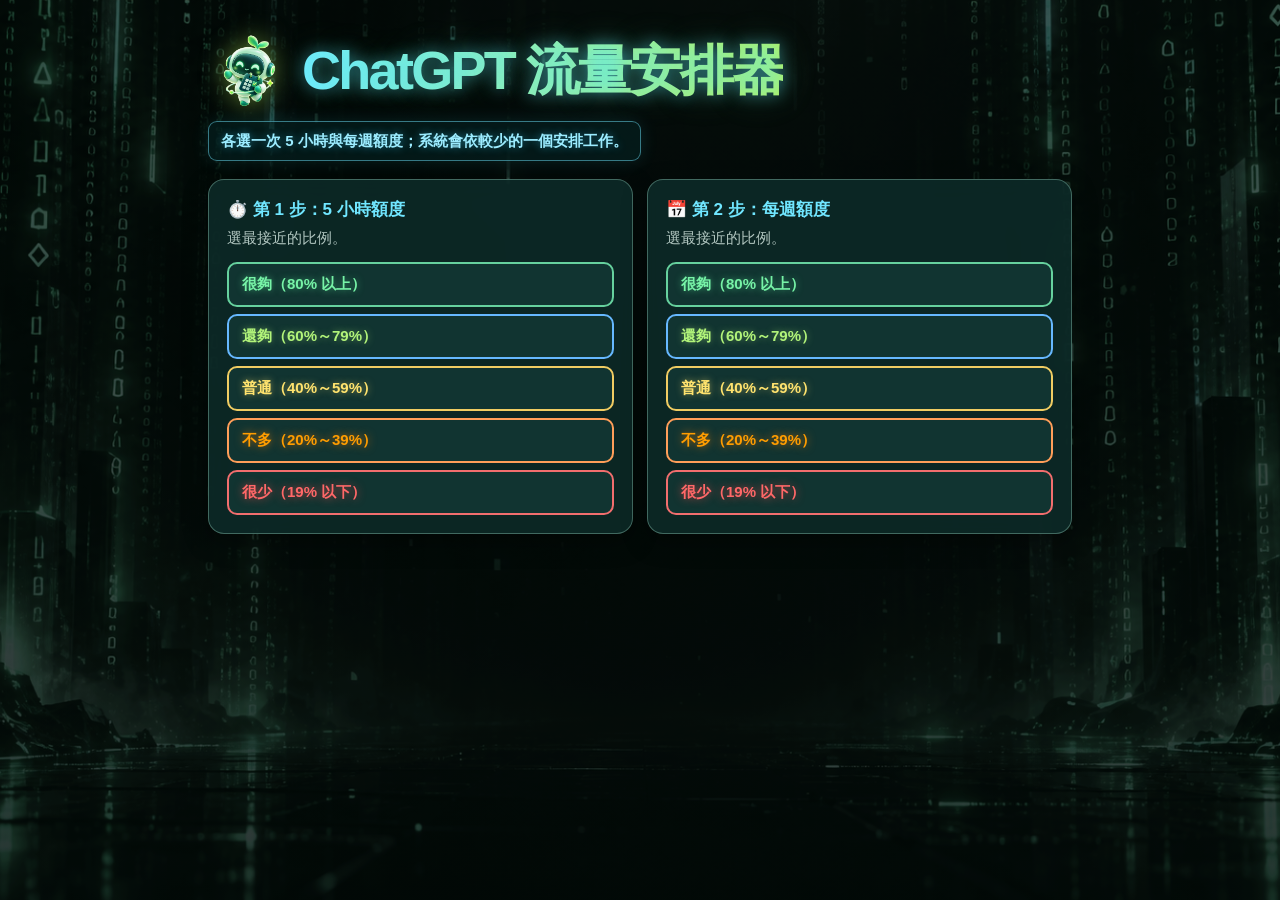
==== index.html @ ed826f5f "Add files via upload" ====
<!doctype html>
<html lang="zh-Hant">
<head>
  <meta charset="UTF-8"><meta name="viewport" content="width=device-width, initial-scale=1.0">
  <title>ChatGPT 流量安排器</title>
  <style>
    :root{--ink:#edf8f2;--paper:#061817;--panel:#0d2b29;--line:#29504b;--lime:#b8f25b;--muted:#b1c6c0}*{box-sizing:border-box}body{position:relative;isolation:isolate;margin:0;background:#061817;color:var(--ink);font-family:ui-sans-serif,-apple-system,BlinkMacSystemFont,"Noto Sans TC","Microsoft JhengHei",sans-serif;font-size:15px;line-height:1.45}body::before{content:"";position:fixed;inset:0;background:linear-gradient(rgba(2,13,10,.5),rgba(2,13,10,.68)),url('./assets/digital-rain-background.png') center/cover no-repeat;filter:saturate(.7) brightness(.75);opacity:.88;z-index:0;pointer-events:none}.page{position:relative;z-index:1;max-width:900px;margin:auto;padding:30px 18px}h1{display:flex;align-items:center;gap:12px;font-size:clamp(27px,4vw,40px);line-height:1.1;letter-spacing:-.05em;margin:0 0 6px}.title-mascot{width:82px;height:82px;object-fit:contain;filter:drop-shadow(0 0 12px rgba(184,242,91,.5))}p{margin:0;color:var(--muted)}.steps,.plans-grid{display:grid;grid-template-columns:1fr 1fr;gap:14px}.card{margin-top:18px;background:rgba(13,43,41,.87);border:1px solid rgba(90,137,126,.68);backdrop-filter:blur(12px);border-radius:16px;padding:18px;box-shadow:0 8px 24px rgba(0,0,0,.34)}h2{font-size:17px;margin:0 0 5px}.choices{display:grid;gap:7px;margin-top:13px}.choice{width:100%;text-align:left;border:2px solid var(--line);border-radius:10px;background:rgba(18,54,51,.9);padding:11px 13px;color:var(--ink);font-weight:800;font-size:15px;transition:.18s ease}.choice:nth-child(1){border-color:#66d19e}.choice:nth-child(2){border-color:#66b8ff}.choice:nth-child(3){border-color:#f0cc62}.choice:nth-child(4){border-color:#ff9e59}.choice:nth-child(5){border-color:#f26e6e}.choice.selected{background:#285747!important;border-color:#d4ff7d!important;box-shadow:0 0 0 2px rgba(184,242,91,.3),0 0 16px rgba(184,242,91,.52);transform:translateY(-1px)}.choice:hover,.choice:focus{border-color:var(--lime);background:#19443d;outline:none}.choice small{display:block;color:var(--muted);font-weight:400;font-size:13px;margin-top:2px}.result{margin-top:18px;background:rgba(3,17,16,.9);color:#fff;border:1px solid #3b7163;backdrop-filter:blur(12px);border-radius:16px;padding:18px;display:none}.result.show{display:block}.level{color:var(--lime);font-size:12px;font-weight:800;letter-spacing:.08em}.urgency{margin:9px 0 13px;border-radius:8px;padding:8px 10px;font-weight:800}.result h2{font-size:18px;margin:4px 0 10px}.result h3{font-size:16px;color:var(--lime);margin:0 0 7px}.result ul{margin:0;padding-left:19px}.result li{margin:5px 0}.plan-box{background:rgba(11,38,36,.86);border:1px solid #29504b;border-radius:10px;padding:13px}.avoid{margin-top:12px;padding-top:11px;border-top:1px solid rgba(255,255,255,.22);color:#d0ded9;font-size:14px}@media(max-width:640px){.page{padding:24px 14px}.steps,.plans-grid{grid-template-columns:1fr}.card{padding:16px}.choice{font-size:15px}}
  </style>
  <style>
    :root{--ink:#70e6ff}
    h1{font-size:clamp(34px,5vw,54px)!important;font-weight:900;text-shadow:0 0 16px rgba(85,231,255,.5),0 0 34px rgba(118,244,160,.25)}
    h1 span{background:linear-gradient(90deg,#73edff 0%,#b8f25b 100%);-webkit-background-clip:text;background-clip:text;color:transparent}
    .intro-copy{display:inline-block;margin-top:3px;padding:8px 12px;border:1px solid rgba(112,230,255,.48);border-radius:9px;background:rgba(5,34,35,.62);color:#9cecff;font-weight:800;text-shadow:0 0 8px rgba(57,207,255,.48);box-shadow:0 0 18px rgba(68,228,255,.12)}
    .choice:nth-child(1){color:#77f3a7;text-shadow:0 0 7px rgba(88,238,151,.55)}
    .choice:nth-child(2){color:#b2f47a;text-shadow:0 0 7px rgba(178,244,122,.45)}
    .choice:nth-child(3){color:#ffe36e;text-shadow:0 0 7px rgba(255,227,110,.5)}
    .choice:nth-child(4){color:#ff9d00;text-shadow:0 0 8px rgba(255,130,0,.68)}
    .choice:nth-child(5){color:#ff6868;text-shadow:0 0 8px rgba(255,75,75,.68)}
    .urgency-level-1 .plan-box:first-child h2,.urgency-level-1 .plan-box:first-child li,.urgency-level-2 .plan-box:first-child h2,.urgency-level-2 .plan-box:first-child li,.urgency-level-3 .plan-box:first-child h2,.urgency-level-3 .plan-box:first-child li{color:#70e6ff;text-shadow:0 0 8px rgba(50,203,255,.7)}
    .urgency-level-4 .plan-box:first-child h2,.urgency-level-4 .plan-box:first-child li{color:#ff9d00;text-shadow:0 0 8px rgba(255,130,0,.78)}
    .urgency-level-5 .plan-box:first-child h2,.urgency-level-5 .plan-box:first-child li{color:#ff70b7;text-shadow:0 0 8px rgba(255,62,160,.72)}
    .urgency-level-4 .urgency{color:#ffd08a;text-shadow:0 0 8px rgba(255,130,0,.78)}
    .urgency-level-5 .urgency{color:#ffd0e7;text-shadow:0 0 8px rgba(255,62,160,.72)}
  </style>
</head>
<body>
  <main class="page">
    <h1><img class="title-mascot" src="./assets/chatgpt-flow-mascot.png" alt="可愛 AI 助手"><span>ChatGPT 流量安排器</span></h1>
    <p class="intro-copy">各選一次 5 小時與每週額度；系統會依較少的一個安排工作。</p>
    <div class="steps">
    <section class="card">
      <h2>⏱️ 第 1 步：5 小時額度</h2>
      <p>選最接近的比例。</p>
      <div class="choices" id="shortChoices">
        <button class="choice" data-short="1">很夠（80% 以上）</button><button class="choice" data-short="2">還夠（60%～79%）</button><button class="choice" data-short="3">普通（40%～59%）</button><button class="choice" data-short="4">不多（20%～39%）</button><button class="choice" data-short="5">很少（19% 以下）</button>
      </div>
    </section>
    <section class="card">
      <h2>📅 第 2 步：每週額度</h2>
      <p>選最接近的比例。</p>
      <div class="choices" id="weekChoices">
        <button class="choice" data-week="1">很夠（80% 以上）</button><button class="choice" data-week="2">還夠（60%～79%）</button><button class="choice" data-week="3">普通（40%～59%）</button><button class="choice" data-week="4">不多（20%～39%）</button><button class="choice" data-week="5">很少（19% 以下）</button>
      </div>
    </section>
    </div>
    <section class="card result" id="result"></section>
  </main>
  <script>
    const plans={
      1:{title:'今天安排：先完成最難、最重要的工作',items:['主管：年度規劃、經營分析、完整簡報','財務／資料：大型報表、預算或異常趨勢分析','行銷／業務：提案、競品研究、客戶策略','人資／行政：制度文件、教育訓練教材','專案／採購：專案計畫、多份文件整合'],avoid:'完成一項大型工作後，再開始下一項。'},
      2:{title:'今天安排：完成重要日常工作',items:['主管：月報、部門 KPI、工作會議簡報','業務／客服：客戶提案、重要回覆、案件摘要','財務／採購：請款、報價或合約重點整理','人資／行政：職缺資料、公告、教育安排','行銷／專案：活動規劃、專案進度、內容草稿'],avoid:'先完成手上工作，暫時不要開太多新專案。'},
      3:{title:'今天安排：處理必要的一般工作',items:['行政：會議紀錄、週報、文件校對','業務／客服：一般 Email、客戶問題回覆','主管／專案：待辦整理、進度更新','財務／採購：小型資料整理、單據說明','人資／行銷：通知文案、社群貼文初稿'],avoid:'大型分析或長篇文件，先排到額度較充足時再做。'},
      4:{title:'今天安排：只處理今天必交的事',items:['所有部門：今天必須交付的文件','業務／客服：緊急客戶回覆','主管：臨時交辦與重要錯誤修正','財務／採購：到期付款、報價或合約急件','人資／行政：當日公告或必須回覆事項'],avoid:'不要做研究、長文件或新的大型專案。'},
      5:{title:'今天安排：先不使用 AI 做大工作',items:['行政／專案：整理待辦、蒐集資料、排明日工作','所有部門：人工審閱已完成的文件','業務／行銷：整理客戶或素材，暫不產生新內容','財務／人資：確認資料完整性與需補資料項目'],avoid:'除非是今天不能延後的急件，否則先等待額度重設。'}
    };
    const weekPlans={1:['週一至週二：安排大型分析、提案或跨部門文件','週三：集中處理重要報告與資料驗證','週四至週五：保留時間給修改、會議與臨時急件'],2:['本週先完成既有的重要工作，不新增大型專案','每天保留一段時間處理客戶、主管或跨部門回覆','週五整理進度與下週待辦'],3:['本週以會議紀錄、Email、例行報表與文件修改為主','大型工作只先列大綱或蒐集資料，留待額度較多時','每天只安排一項需要 AI 協助的重點工作'],4:['本週只處理有明確交期的工作','其他分析、研究、長文件與新企劃全部延後','每天先確認急件，再決定是否使用 AI'],5:['本週以人工整理、審閱與資料蒐集為主','建立下次可直接使用的提示詞與工作清單','等待額度重設後再安排 AI 協助的工作']};
    const urgency={1:{text:'🟢 不急｜可安排深度或大型工作',color:'#173e31'},2:{text:'🔵 一般｜優先完成重要日常工作',color:'#17354b'},3:{text:'🟡 優先｜先完成必要的一般工作',color:'#4b4215'},4:{text:'🟠 急件｜只處理有明確交期的工作',color:'#51331b'},5:{text:'🔴 很急｜僅保留給無法延後的急件',color:'#4d2022'}};
    let shortLevel=null,weekLevel=null;
    function choose(group,value,button){document.querySelectorAll(`#${group} .choice`).forEach(x=>x.classList.remove('selected'));button.classList.add('selected');if(group==='shortChoices')shortLevel=value;else weekLevel=value;if(shortLevel&&weekLevel){const active=Math.max(shortLevel,weekLevel),p=plans[active],u=urgency[active],r=document.getElementById('result');r.innerHTML=`<div class="level">🎯 工作安排｜今日採用較少的額度</div><div class="urgency" style="background:${u.color}">${u.text}</div><div class="plans-grid"><section class="plan-box"><h3>📌 今天工作安排</h3><h2>${p.title}</h2><ul>${p.items.map(x=>`<li>${x}</li>`).join('')}</ul><div class="avoid">⚠️ ${p.avoid}</div></section><section class="plan-box"><h3>📅 本週工作安排</h3><ul>${weekPlans[weekLevel].map(x=>`<li>${x}</li>`).join('')}</ul></section></div>`;r.className=`card result show urgency-level-${active}`;r.scrollIntoView({behavior:'smooth',block:'nearest'});}}
    document.querySelectorAll('[data-short]').forEach(b=>b.addEventListener('click',()=>choose('shortChoices',+b.dataset.short,b)));
    document.querySelectorAll('[data-week]').forEach(b=>b.addEventListener('click',()=>choose('weekChoices',+b.dataset.week,b)));
  </script>
</body>
</html>
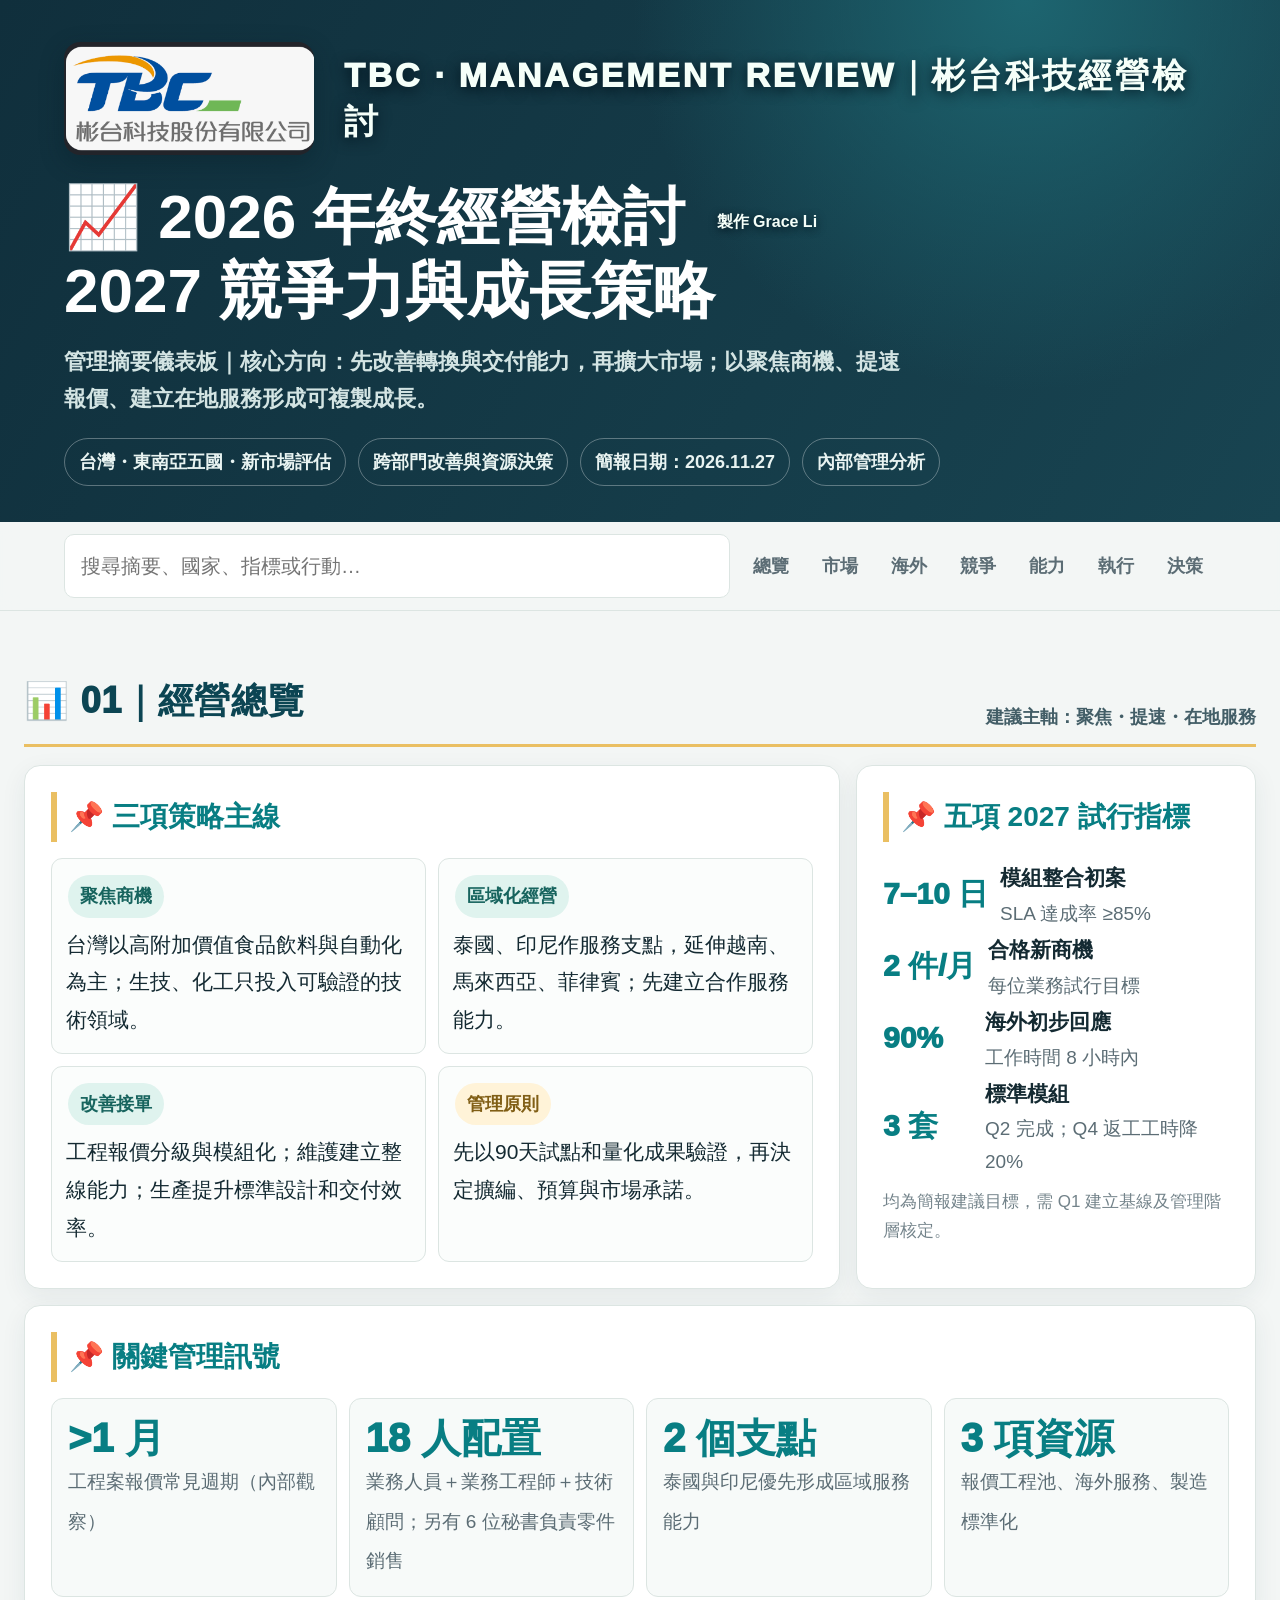
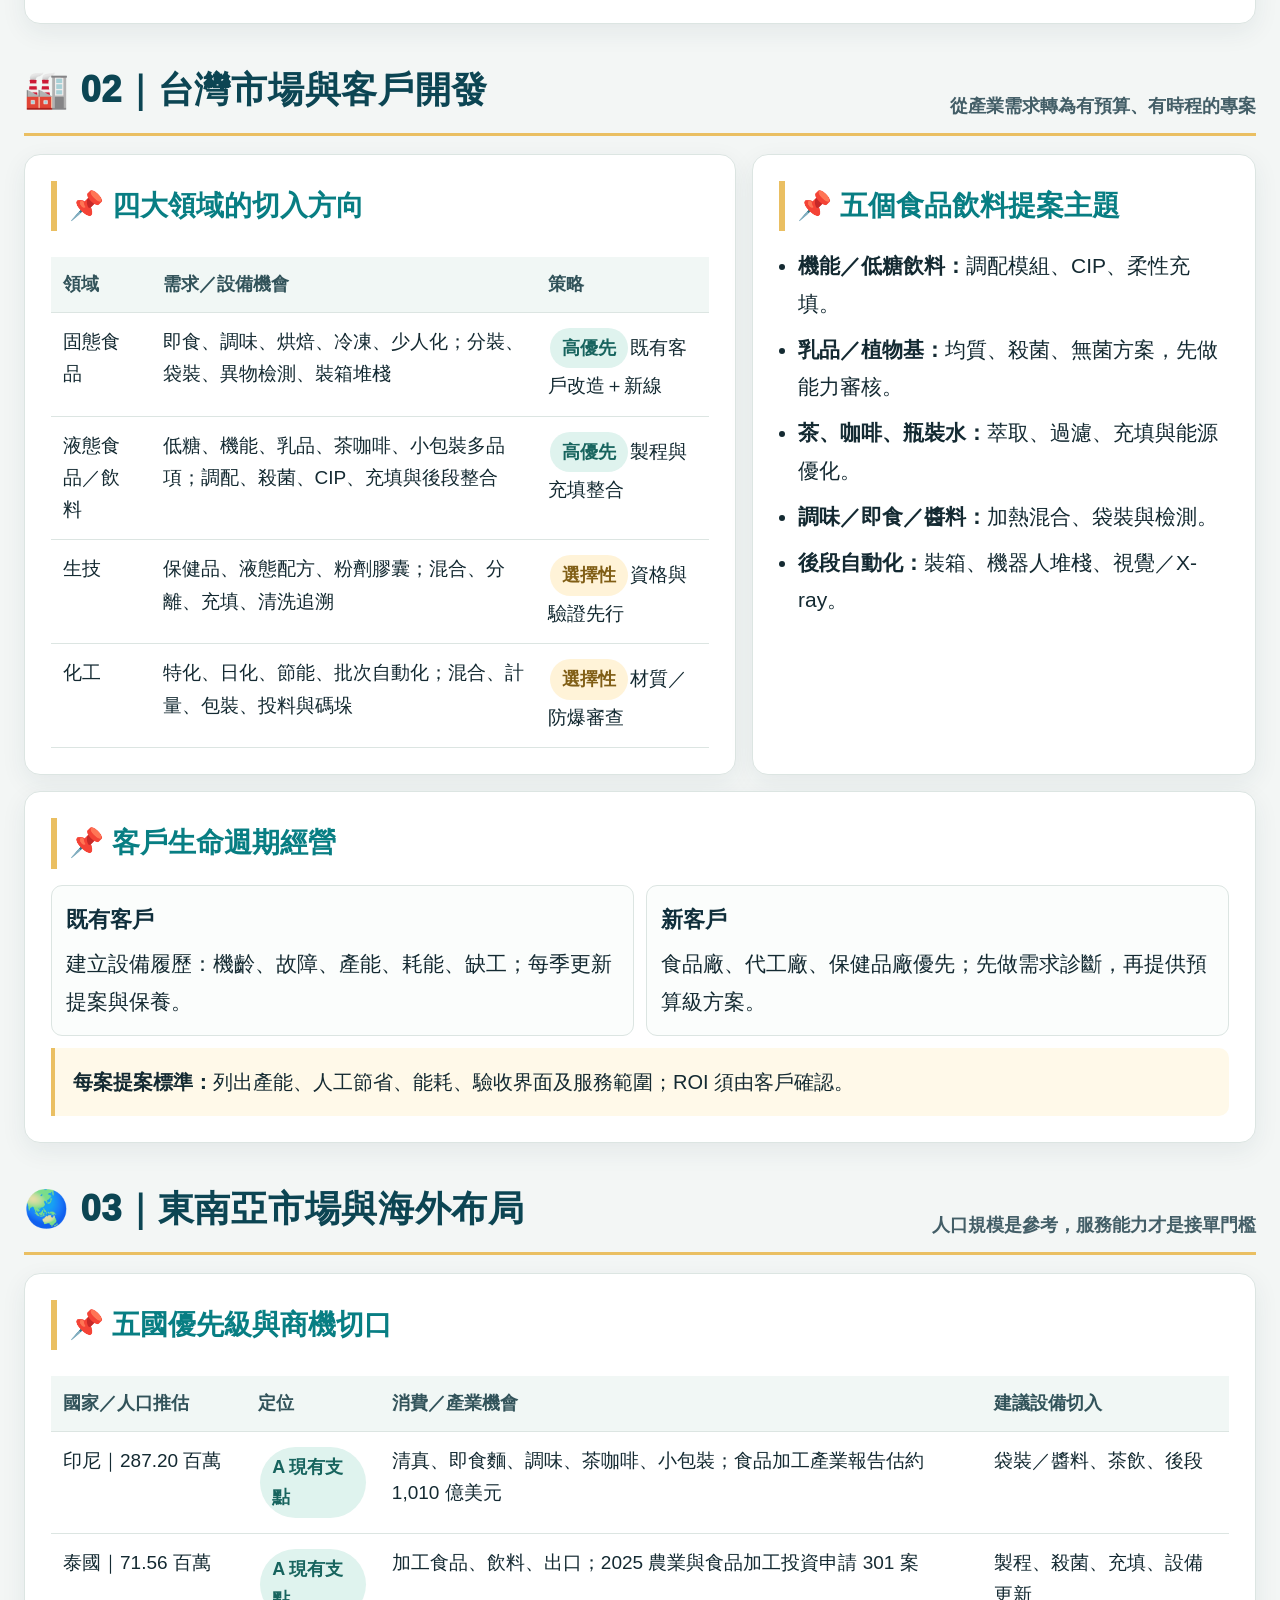
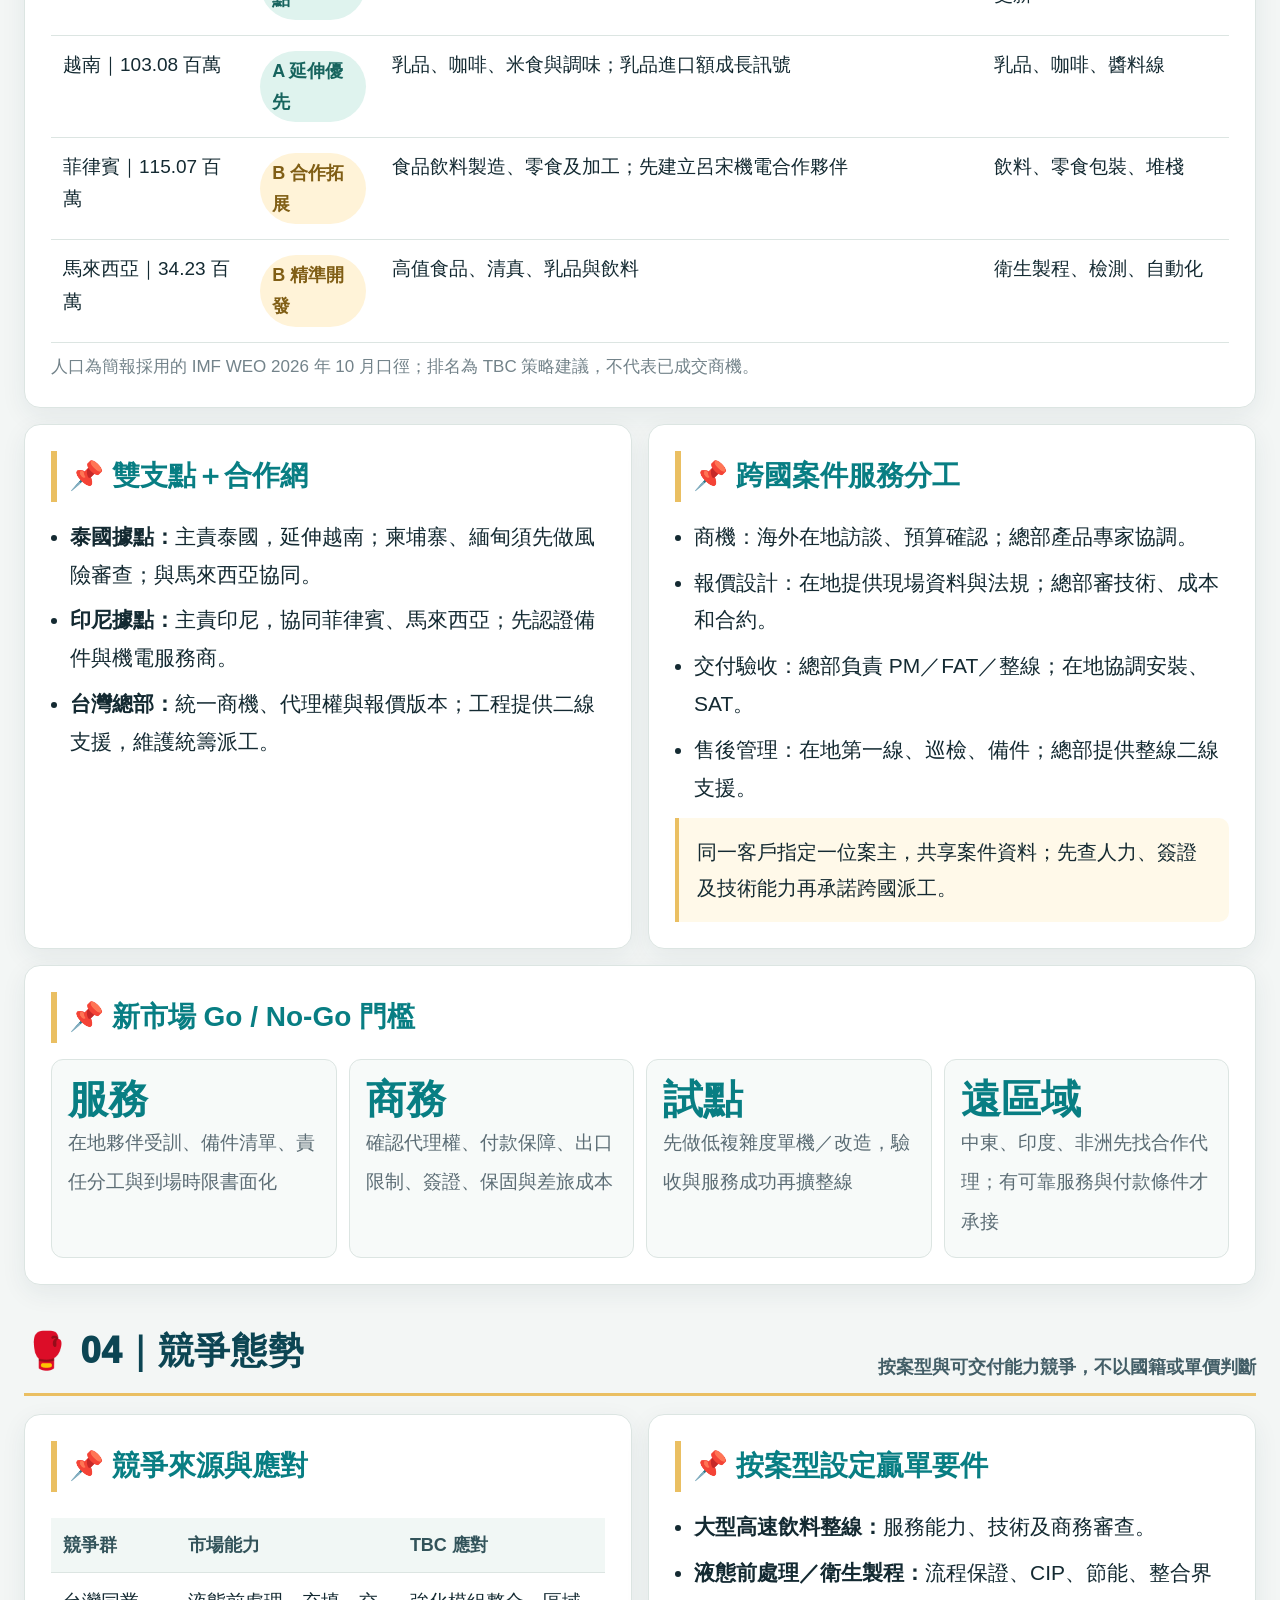
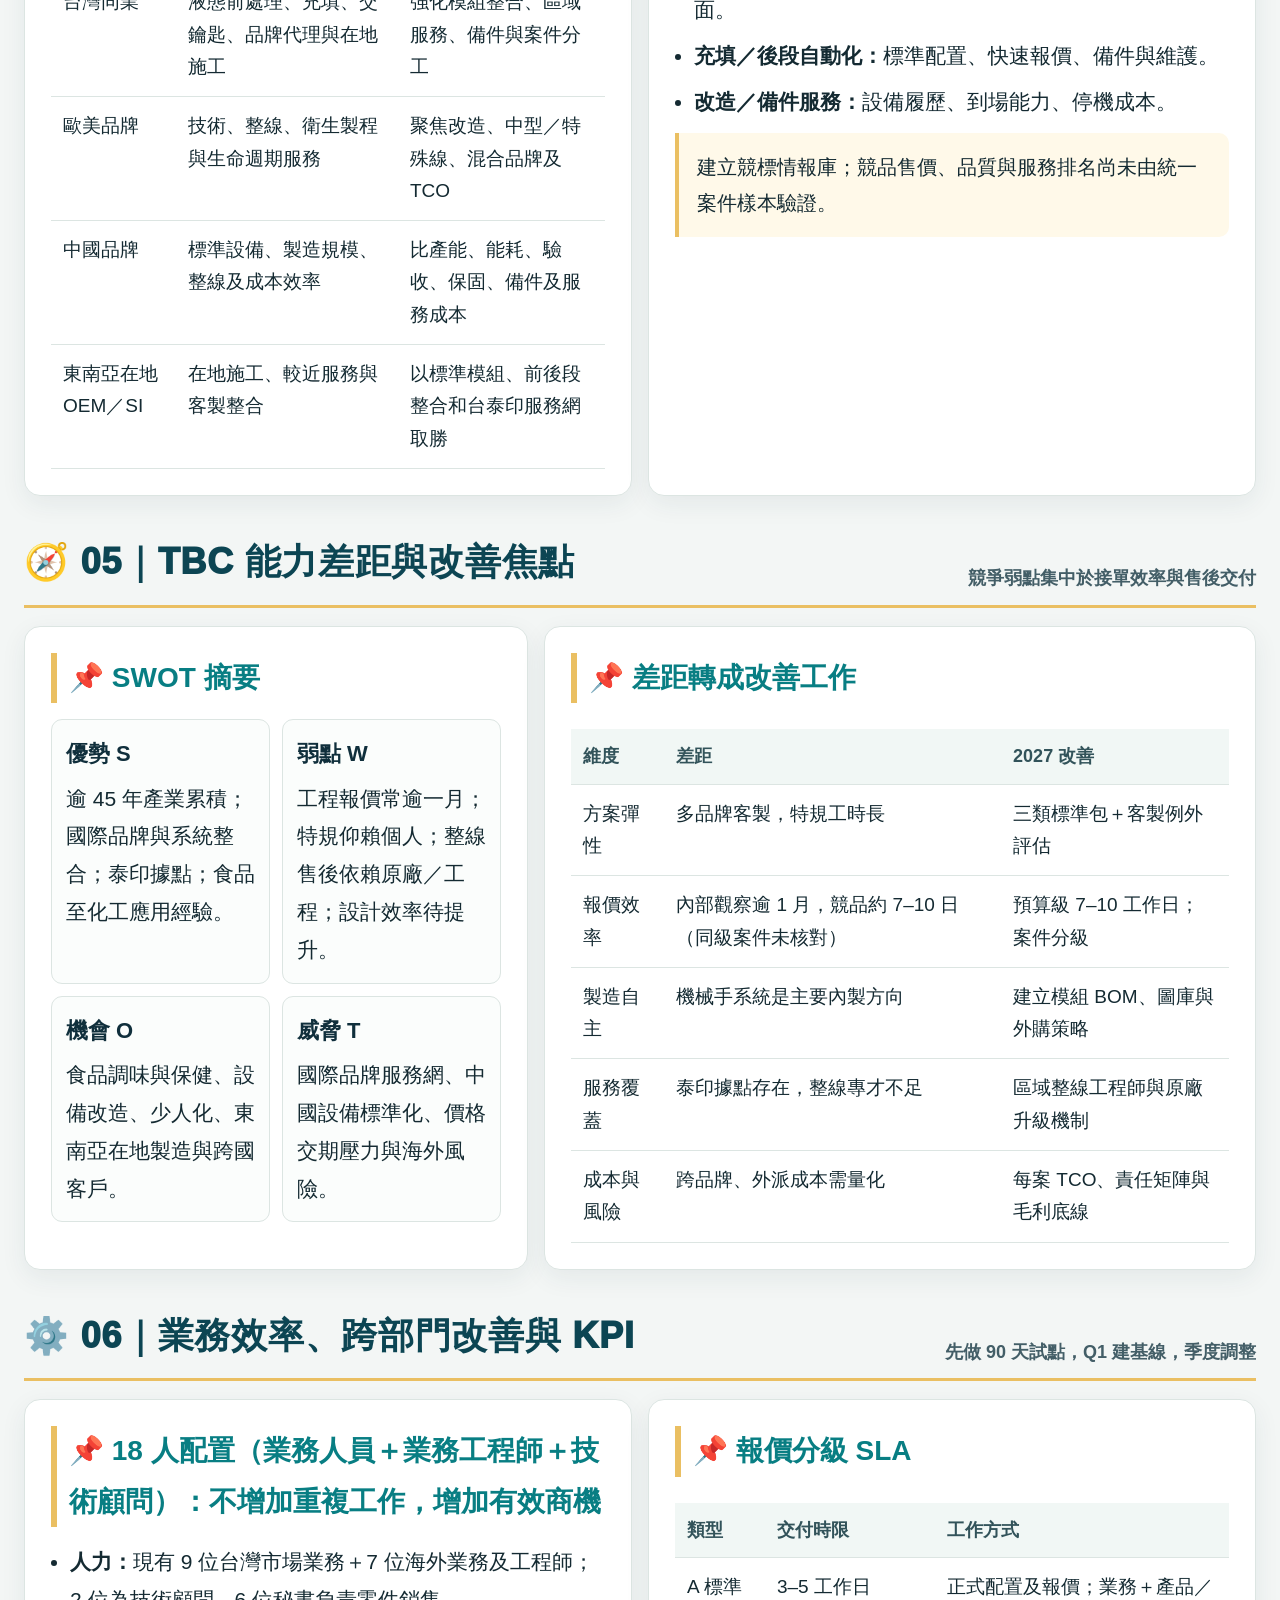
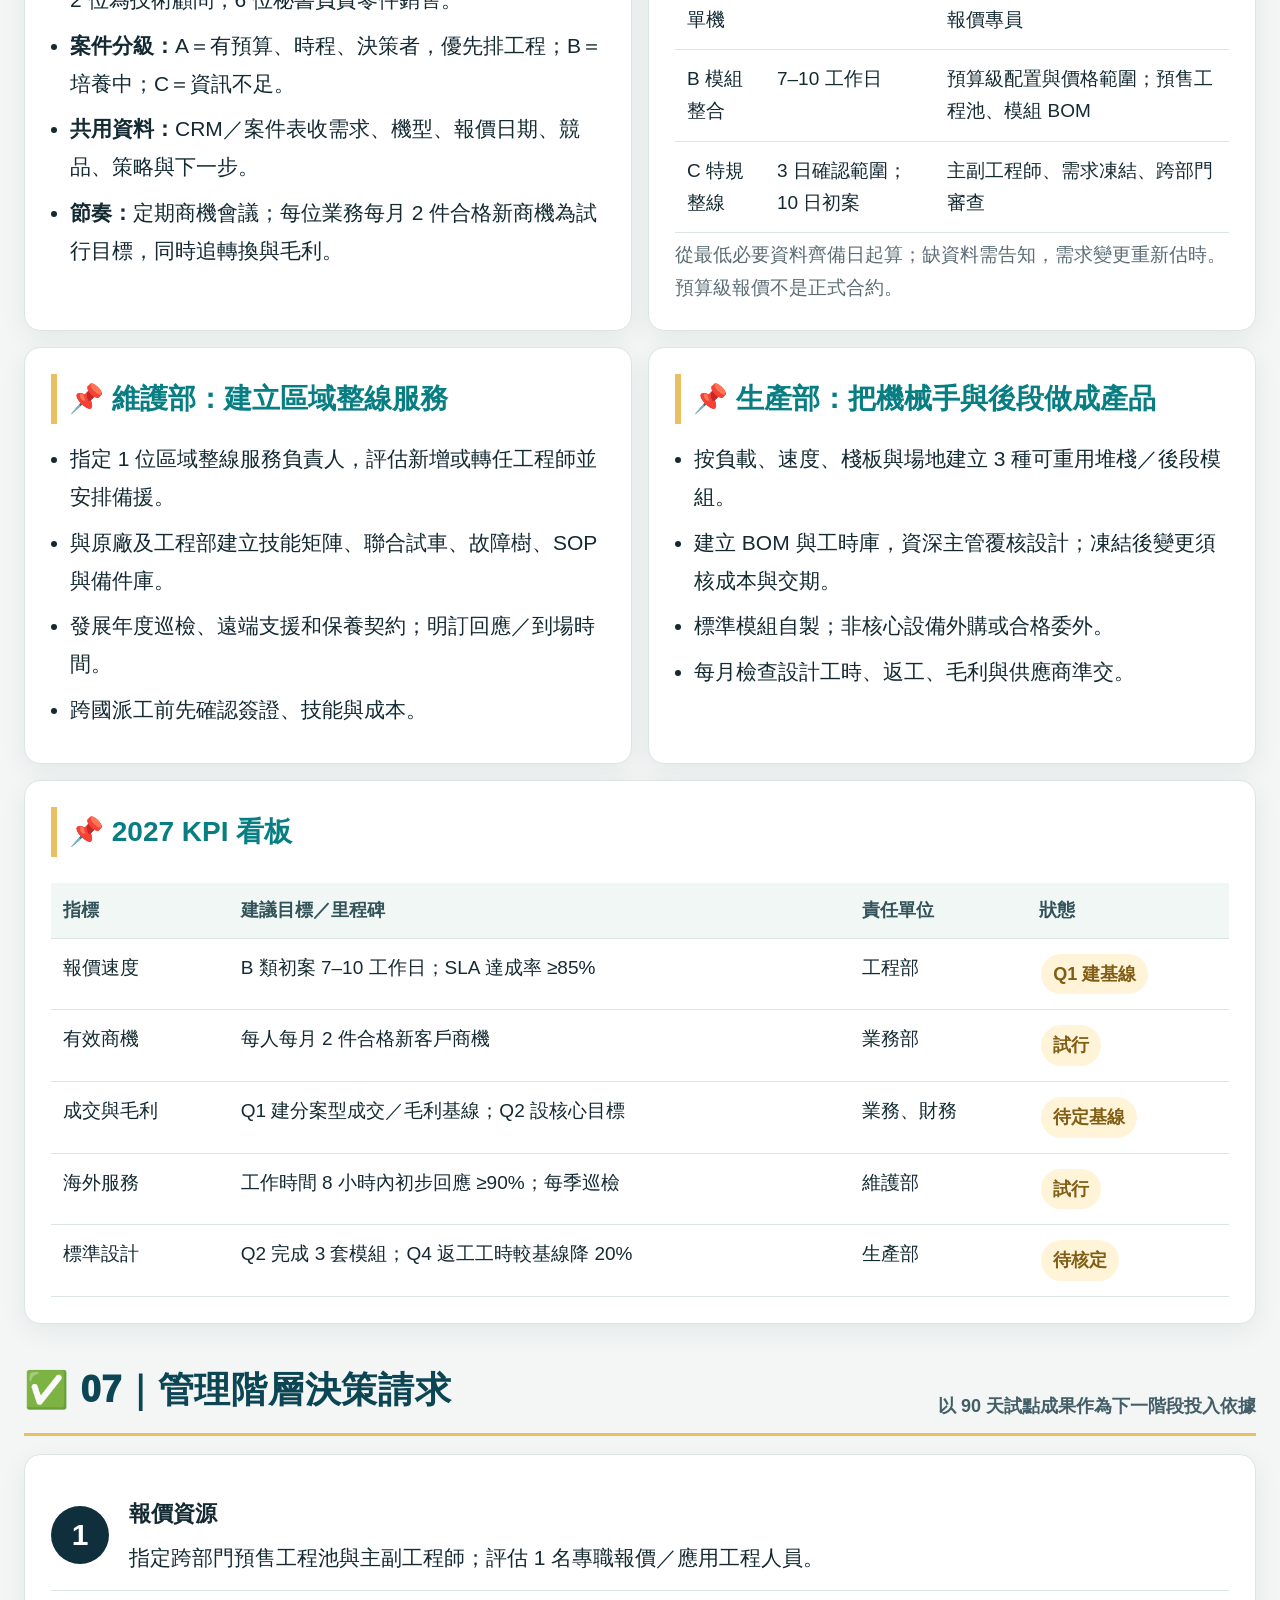
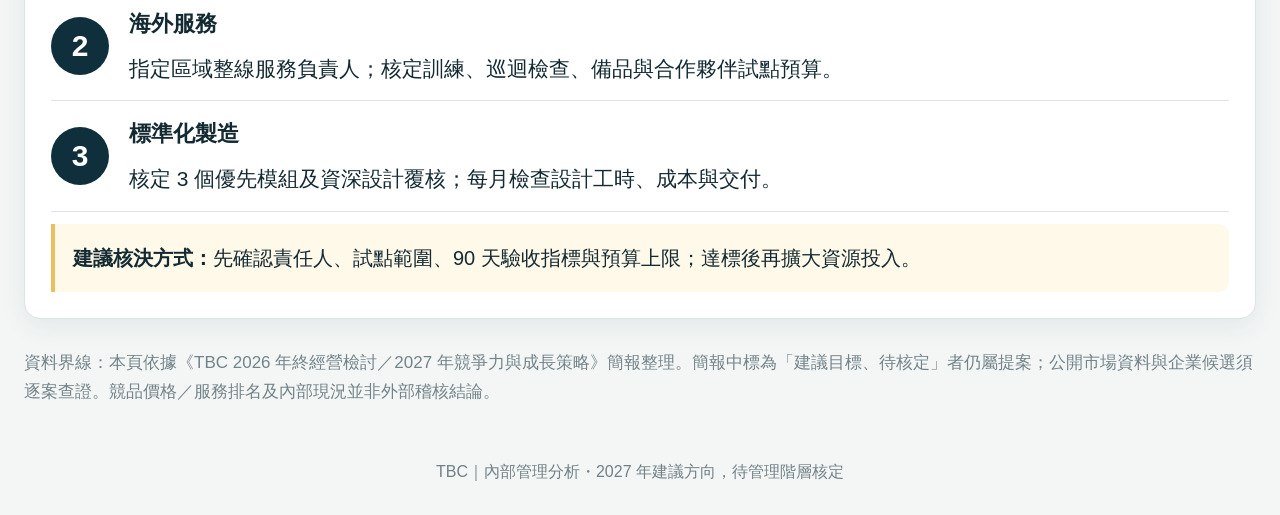
==== commit 04631031: "上傳 TBC Management Dashboard 原始部署檔" ====
--- a/index.html
+++ b/index.html
@@ -1,64 +1,98 @@
 <!doctype html>
 <html lang="zh-Hant">
 <head>
-  <meta charset="UTF-8"><meta name="viewport" content="width=device-width, initial-scale=1.0">
-  <title>ChatGPT 流量安排器</title>
-  <style>
-    :root{--ink:#edf8f2;--paper:#061817;--panel:#0d2b29;--line:#29504b;--lime:#b8f25b;--muted:#b1c6c0}*{box-sizing:border-box}body{position:relative;isolation:isolate;margin:0;background:#061817;color:var(--ink);font-family:ui-sans-serif,-apple-system,BlinkMacSystemFont,"Noto Sans TC","Microsoft JhengHei",sans-serif;font-size:15px;line-height:1.45}body::before{content:"";position:fixed;inset:0;background:linear-gradient(rgba(2,13,10,.5),rgba(2,13,10,.68)),url('./assets/digital-rain-background.png') center/cover no-repeat;filter:saturate(.7) brightness(.75);opacity:.88;z-index:0;pointer-events:none}.page{position:relative;z-index:1;max-width:900px;margin:auto;padding:30px 18px}h1{display:flex;align-items:center;gap:12px;font-size:clamp(27px,4vw,40px);line-height:1.1;letter-spacing:-.05em;margin:0 0 6px}.title-mascot{width:82px;height:82px;object-fit:contain;filter:drop-shadow(0 0 12px rgba(184,242,91,.5))}p{margin:0;color:var(--muted)}.steps,.plans-grid{display:grid;grid-template-columns:1fr 1fr;gap:14px}.card{margin-top:18px;background:rgba(13,43,41,.87);border:1px solid rgba(90,137,126,.68);backdrop-filter:blur(12px);border-radius:16px;padding:18px;box-shadow:0 8px 24px rgba(0,0,0,.34)}h2{font-size:17px;margin:0 0 5px}.choices{display:grid;gap:7px;margin-top:13px}.choice{width:100%;text-align:left;border:2px solid var(--line);border-radius:10px;background:rgba(18,54,51,.9);padding:11px 13px;color:var(--ink);font-weight:800;font-size:15px;transition:.18s ease}.choice:nth-child(1){border-color:#66d19e}.choice:nth-child(2){border-color:#66b8ff}.choice:nth-child(3){border-color:#f0cc62}.choice:nth-child(4){border-color:#ff9e59}.choice:nth-child(5){border-color:#f26e6e}.choice.selected{background:#285747!important;border-color:#d4ff7d!important;box-shadow:0 0 0 2px rgba(184,242,91,.3),0 0 16px rgba(184,242,91,.52);transform:translateY(-1px)}.choice:hover,.choice:focus{border-color:var(--lime);background:#19443d;outline:none}.choice small{display:block;color:var(--muted);font-weight:400;font-size:13px;margin-top:2px}.result{margin-top:18px;background:rgba(3,17,16,.9);color:#fff;border:1px solid #3b7163;backdrop-filter:blur(12px);border-radius:16px;padding:18px;display:none}.result.show{display:block}.level{color:var(--lime);font-size:12px;font-weight:800;letter-spacing:.08em}.urgency{margin:9px 0 13px;border-radius:8px;padding:8px 10px;font-weight:800}.result h2{font-size:18px;margin:4px 0 10px}.result h3{font-size:16px;color:var(--lime);margin:0 0 7px}.result ul{margin:0;padding-left:19px}.result li{margin:5px 0}.plan-box{background:rgba(11,38,36,.86);border:1px solid #29504b;border-radius:10px;padding:13px}.avoid{margin-top:12px;padding-top:11px;border-top:1px solid rgba(255,255,255,.22);color:#d0ded9;font-size:14px}@media(max-width:640px){.page{padding:24px 14px}.steps,.plans-grid{grid-template-columns:1fr}.card{padding:16px}.choice{font-size:15px}}
-  </style>
-  <style>
-    :root{--ink:#70e6ff}
-    h1{font-size:clamp(34px,5vw,54px)!important;font-weight:900;text-shadow:0 0 16px rgba(85,231,255,.5),0 0 34px rgba(118,244,160,.25)}
-    h1 span{background:linear-gradient(90deg,#73edff 0%,#b8f25b 100%);-webkit-background-clip:text;background-clip:text;color:transparent}
-    .intro-copy{display:inline-block;margin-top:3px;padding:8px 12px;border:1px solid rgba(112,230,255,.48);border-radius:9px;background:rgba(5,34,35,.62);color:#9cecff;font-weight:800;text-shadow:0 0 8px rgba(57,207,255,.48);box-shadow:0 0 18px rgba(68,228,255,.12)}
-    .choice:nth-child(1){color:#77f3a7;text-shadow:0 0 7px rgba(88,238,151,.55)}
-    .choice:nth-child(2){color:#b2f47a;text-shadow:0 0 7px rgba(178,244,122,.45)}
-    .choice:nth-child(3){color:#ffe36e;text-shadow:0 0 7px rgba(255,227,110,.5)}
-    .choice:nth-child(4){color:#ff9d00;text-shadow:0 0 8px rgba(255,130,0,.68)}
-    .choice:nth-child(5){color:#ff6868;text-shadow:0 0 8px rgba(255,75,75,.68)}
-    .urgency-level-1 .plan-box:first-child h2,.urgency-level-1 .plan-box:first-child li,.urgency-level-2 .plan-box:first-child h2,.urgency-level-2 .plan-box:first-child li,.urgency-level-3 .plan-box:first-child h2,.urgency-level-3 .plan-box:first-child li{color:#70e6ff;text-shadow:0 0 8px rgba(50,203,255,.7)}
-    .urgency-level-4 .plan-box:first-child h2,.urgency-level-4 .plan-box:first-child li{color:#ff9d00;text-shadow:0 0 8px rgba(255,130,0,.78)}
-    .urgency-level-5 .plan-box:first-child h2,.urgency-level-5 .plan-box:first-child li{color:#ff70b7;text-shadow:0 0 8px rgba(255,62,160,.72)}
-    .urgency-level-4 .urgency{color:#ffd08a;text-shadow:0 0 8px rgba(255,130,0,.78)}
-    .urgency-level-5 .urgency{color:#ffd0e7;text-shadow:0 0 8px rgba(255,62,160,.72)}
-  </style>
-</head>
+<meta charset="utf-8"><meta name="viewport" content="width=device-width,initial-scale=1">
+<title>TBC｜2026 年終經營檢討暨 2027 策略儀表板</title>
+<style>
+:root{--ink:#17252d;--muted:#5c6d75;--navy:#102f3c;--teal:#087e83;--mint:#dff3ee;--gold:#eabf62;--bg:#f3f6f5;--line:#dce5e2;--white:#fff;--red:#a53d3d;--shadow:0 8px 26px #18394612}*{box-sizing:border-box}body{margin:0;background:var(--bg);color:var(--ink);font-family:Arial,"Noto Sans TC","Microsoft JhengHei",sans-serif;line-height:1.55}.brand-row{display:flex;align-items:center;gap:30px;margin:0 0 25px}.brand-logo{display:block;width:min(250px,28vw);height:auto;margin:0;border-radius:16px;box-shadow:0 8px 24px #061c2455;flex:0 0 auto}
+@media(max-width:700px){.brand-row{align-items:flex-start;gap:16px}.brand-logo{width:min(210px,32vw)}.hero .eyebrow{font-size:19px;letter-spacing:.06em}}
+@media(max-width:560px){.brand-row{flex-direction:column;gap:14px}.brand-logo{width:min(210px,70vw)}.hero .eyebrow{margin-bottom:0;font-size:18px}}
+.hero{background:radial-gradient(circle at 80% 0,#1d6570,transparent 34%),linear-gradient(120deg,#102f3c,#184451);color:white;padding:36px max(5vw,24px) 28px}.eyebrow{display:block;font-size:28px;line-height:1.25;letter-spacing:.09em;text-transform:none;color:#e5fff8;font-weight:900;padding:0;margin:0;border:0;border-radius:0;background:transparent;text-shadow:0 2px 10px #031b24aa;box-shadow:none}.hero h1{font-size:clamp(27px,4vw,43px);line-height:1.15;margin:12px 0}.hero p{color:#d3e4e3;max-width:850px;margin:0}.hero-meta{display:flex;gap:10px;flex-wrap:wrap;margin-top:20px}.pill{border:1px solid #ffffff50;border-radius:99px;padding:5px 11px;font-size:14px;color:#e8f3f1}.wrap{max-width:1440px;margin:auto;padding:24px}.toolbar{position:sticky;top:0;z-index:5;background:#f3f6f5ed;backdrop-filter:blur(10px);border-bottom:1px solid var(--line);padding:12px max(5vw,24px);display:flex;gap:10px;align-items:center;flex-wrap:wrap}.toolbar input{flex:1;min-width:210px;padding:10px 14px;border:1px solid var(--line);border-radius:10px;background:white;font:inherit}.nav{display:flex;gap:7px;overflow:auto}.nav a{white-space:nowrap;text-decoration:none;color:var(--muted);font-size:15px;padding:9px 11px;border-radius:8px}.nav a:hover{background:var(--mint);color:var(--navy)}.grid{display:grid;grid-template-columns:repeat(12,1fr);gap:16px}.card{background:var(--white);border:1px solid var(--line);border-radius:15px;padding:20px;box-shadow:var(--shadow);min-width:0}.span12{grid-column:span 12}.span8{grid-column:span 8}.span7{grid-column:span 7}.span6{grid-column:span 6}.span5{grid-column:span 5}.span4{grid-column:span 4}.section{scroll-margin-top:96px;margin:14px 0 22px}.section-title{display:flex;align-items:flex-end;justify-content:space-between;gap:15px;margin:28px 0 12px}.section-title h2{font-size:27px;font-weight:800;margin:0;color:var(--navy)}.section-title small{color:var(--muted)}h3{font-size:20px;font-weight:800;margin:0 0 12px;color:var(--navy)}p{margin:6px 0 0}.lead{font-size:17px;color:var(--navy);font-weight:700}.muted{color:var(--muted);font-size:15px}.statrow{display:grid;grid-template-columns:repeat(4,1fr);gap:12px}.stat{padding:16px;border-radius:12px;background:#f7faf9;border:1px solid var(--line)}.stat strong{display:block;font-size:25px;color:var(--teal);line-height:1.15}.stat span{font-size:14px;color:var(--muted)}.tag{display:inline-block;padding:3px 8px;border-radius:99px;font-size:13px;font-weight:700;background:var(--mint);color:#17645e;margin:2px}.tag.gold{background:#fff3d8;color:#805e15}.tag.red{background:#fae8e6;color:#8c3030}.twocol{display:grid;grid-template-columns:1fr 1fr;gap:12px}.mini{padding:14px;border:1px solid var(--line);border-radius:11px;background:#fbfdfc}.mini b{color:var(--navy)}ul{padding-left:19px;margin:8px 0 0}li{margin:4px 0}.callout{border-left:4px solid var(--gold);padding:12px 15px;background:#fff9e9;border-radius:0 10px 10px 0;margin-top:12px;font-size:15px}table{width:100%;border-collapse:collapse;font-size:15px;margin-top:10px}th,td{text-align:left;padding:9px 10px;border-bottom:1px solid var(--line);vertical-align:top}th{background:#f1f7f5;color:#32535a;font-size:14px}tbody tr:hover{background:#fbfdfc}.table-wrap{overflow:auto} .kpi{display:flex;align-items:center;gap:12px}.kpi .num{font-size:22px;font-weight:800;color:var(--teal);min-width:90px}.kpi .bar{height:8px;background:#e5eeeb;border-radius:10px;flex:1;overflow:hidden}.kpi .bar i{display:block;height:100%;background:linear-gradient(90deg,#087e83,#69bbaa);border-radius:10px}.decision{counter-reset:dec}.decision-item{display:grid;grid-template-columns:38px 1fr;gap:12px;padding:13px 0;border-bottom:1px solid var(--line)}.decision-item:last-child{border:0}.decision-item:before{counter-increment:dec;content:counter(dec);width:32px;height:32px;border-radius:50%;display:grid;place-items:center;background:var(--navy);color:#fff;font-weight:700}.foot{color:#718087;font-size:13px;text-align:center;padding:28px}.hidden{display:none!important}.source{color:#73838a;font-size:13px;margin-top:10px} @media(max-width:900px){.span8,.span7,.span6,.span5,.span4{grid-column:span 12}.statrow{grid-template-columns:repeat(2,1fr)}}@media(max-width:560px){.wrap{padding:14px}.twocol{grid-template-columns:1fr}.toolbar{padding:10px 14px}.stat strong{font-size:21px}}
+
+/* High-visibility typography update */
+body{font-size:22px;line-height:1.8;color:#142a32}
+.hero{padding-top:42px;padding-bottom:36px}
+.hero .eyebrow{font-size:34px;line-height:1.35;letter-spacing:.08em;color:#f5fff9;font-weight:950;text-shadow:0 3px 14px #00141e}
+.hero h1{font-size:clamp(42px,5vw,62px);font-weight:900;line-height:1.18;margin:20px 0 16px}
+.hero p{font-size:22px;font-weight:600;line-height:1.7}
+.hero-meta{gap:12px}.pill{font-size:18px;font-weight:700;padding:7px 14px}
+.toolbar input{font-size:20px;padding:13px 16px}.nav a{font-size:18px;font-weight:700;padding:10px 13px}
+.section{margin:20px 0 30px;scroll-margin-top:110px}
+.section-title{margin:34px 0 18px;padding-bottom:10px;border-bottom:3px solid #eabf62}
+.section-title h2{font-size:36px;font-weight:950;letter-spacing:.02em;color:#0c4553}
+.section-title small{font-size:18px;font-weight:700;color:#435e67}
+.card{padding:26px;border-radius:16px}
+h3{font-size:28px;font-weight:900;color:#087e83;border-left:6px solid #eabf62;padding-left:12px;margin-bottom:16px}
+p,li{font-size:21px;line-height:1.8}
+li{margin:8px 0}
+.lead{font-size:24px}.muted{font-size:19px;line-height:1.7}
+.tag{font-size:18px;font-weight:800;padding:5px 12px}
+table{font-size:19px;line-height:1.7}th{font-size:18px;font-weight:900;padding:12px}
+td{padding:13px 12px}
+.stat strong{font-size:40px;font-weight:950}.stat span{font-size:19px;line-height:1.65}
+.kpi .num{font-size:30px;font-weight:950}.kpi b{font-size:21px}
+.callout{font-size:20px;line-height:1.8;padding:16px 18px}
+.source{font-size:17px;line-height:1.7}
+.foot{font-size:16px}
+@media(max-width:700px){.hero .eyebrow{font-size:25px}.section-title h2{font-size:30px}h3{font-size:24px}.card{padding:20px}}
+@media(max-width:560px){.hero .eyebrow{font-size:22px}.hero h1{font-size:40px}body{font-size:20px}p,li{font-size:19px}.section-title h2{font-size:27px}}
+
+/* Center decision number badges precisely */
+.decision-item{grid-template-columns:58px minmax(0,1fr);align-items:center;gap:20px}
+.decision-item::before{display:flex;align-items:center;justify-content:center;box-sizing:border-box;width:58px;height:58px;min-width:58px;padding:0;line-height:1;text-align:center;font-size:30px;font-weight:900}
+
+
+/* Creator credit at the right of the main title */
+.hero-title-row{display:flex;align-items:center;justify-content:space-between;gap:24px}
+.hero-title-row h1{flex:1;min-width:0}
+.creator-credit{flex:0 0 auto;color:#f5fff9;font-size:12pt;font-weight:700;white-space:nowrap;text-align:right;text-shadow:0 2px 8px #00141e}
+@media(max-width:700px){.hero-title-row{align-items:flex-end;gap:14px}.creator-credit{font-size:12pt}}
+@media(max-width:560px){.hero-title-row{display:block}.creator-credit{text-align:right;margin:-4px 0 14px}}
+
+
+/* Place creator credit immediately after the main title */
+.hero-title-row{display:block}
+.hero-title-row h1{display:block;flex:none}
+.creator-credit{display:inline-block;vertical-align:middle;margin-left:14px;color:#f5fff9;font-size:12pt;font-weight:700;white-space:nowrap;text-align:left;text-shadow:0 2px 8px #00141e}
+
+</style></head>
 <body>
-  <main class="page">
-    <h1><img class="title-mascot" src="./assets/chatgpt-flow-mascot.png" alt="可愛 AI 助手"><span>ChatGPT 流量安排器</span></h1>
-    <p class="intro-copy">各選一次 5 小時與每週額度；系統會依較少的一個安排工作。</p>
-    <div class="steps">
-    <section class="card">
-      <h2>⏱️ 第 1 步：5 小時額度</h2>
-      <p>選最接近的比例。</p>
-      <div class="choices" id="shortChoices">
-        <button class="choice" data-short="1">很夠（80% 以上）</button><button class="choice" data-short="2">還夠（60%～79%）</button><button class="choice" data-short="3">普通（40%～59%）</button><button class="choice" data-short="4">不多（20%～39%）</button><button class="choice" data-short="5">很少（19% 以下）</button>
-      </div>
-    </section>
-    <section class="card">
-      <h2>📅 第 2 步：每週額度</h2>
-      <p>選最接近的比例。</p>
-      <div class="choices" id="weekChoices">
-        <button class="choice" data-week="1">很夠（80% 以上）</button><button class="choice" data-week="2">還夠（60%～79%）</button><button class="choice" data-week="3">普通（40%～59%）</button><button class="choice" data-week="4">不多（20%～39%）</button><button class="choice" data-week="5">很少（19% 以下）</button>
-      </div>
-    </section>
-    </div>
-    <section class="card result" id="result"></section>
-  </main>
-  <script>
-    const plans={
-      1:{title:'今天安排：先完成最難、最重要的工作',items:['主管：年度規劃、經營分析、完整簡報','財務／資料：大型報表、預算或異常趨勢分析','行銷／業務：提案、競品研究、客戶策略','人資／行政：制度文件、教育訓練教材','專案／採購：專案計畫、多份文件整合'],avoid:'完成一項大型工作後，再開始下一項。'},
-      2:{title:'今天安排：完成重要日常工作',items:['主管：月報、部門 KPI、工作會議簡報','業務／客服：客戶提案、重要回覆、案件摘要','財務／採購：請款、報價或合約重點整理','人資／行政：職缺資料、公告、教育安排','行銷／專案：活動規劃、專案進度、內容草稿'],avoid:'先完成手上工作，暫時不要開太多新專案。'},
-      3:{title:'今天安排：處理必要的一般工作',items:['行政：會議紀錄、週報、文件校對','業務／客服：一般 Email、客戶問題回覆','主管／專案：待辦整理、進度更新','財務／採購：小型資料整理、單據說明','人資／行銷：通知文案、社群貼文初稿'],avoid:'大型分析或長篇文件，先排到額度較充足時再做。'},
-      4:{title:'今天安排：只處理今天必交的事',items:['所有部門：今天必須交付的文件','業務／客服：緊急客戶回覆','主管：臨時交辦與重要錯誤修正','財務／採購：到期付款、報價或合約急件','人資／行政：當日公告或必須回覆事項'],avoid:'不要做研究、長文件或新的大型專案。'},
-      5:{title:'今天安排：先不使用 AI 做大工作',items:['行政／專案：整理待辦、蒐集資料、排明日工作','所有部門：人工審閱已完成的文件','業務／行銷：整理客戶或素材，暫不產生新內容','財務／人資：確認資料完整性與需補資料項目'],avoid:'除非是今天不能延後的急件，否則先等待額度重設。'}
-    };
-    const weekPlans={1:['週一至週二：安排大型分析、提案或跨部門文件','週三：集中處理重要報告與資料驗證','週四至週五：保留時間給修改、會議與臨時急件'],2:['本週先完成既有的重要工作，不新增大型專案','每天保留一段時間處理客戶、主管或跨部門回覆','週五整理進度與下週待辦'],3:['本週以會議紀錄、Email、例行報表與文件修改為主','大型工作只先列大綱或蒐集資料，留待額度較多時','每天只安排一項需要 AI 協助的重點工作'],4:['本週只處理有明確交期的工作','其他分析、研究、長文件與新企劃全部延後','每天先確認急件，再決定是否使用 AI'],5:['本週以人工整理、審閱與資料蒐集為主','建立下次可直接使用的提示詞與工作清單','等待額度重設後再安排 AI 協助的工作']};
-    const urgency={1:{text:'🟢 不急｜可安排深度或大型工作',color:'#173e31'},2:{text:'🔵 一般｜優先完成重要日常工作',color:'#17354b'},3:{text:'🟡 優先｜先完成必要的一般工作',color:'#4b4215'},4:{text:'🟠 急件｜只處理有明確交期的工作',color:'#51331b'},5:{text:'🔴 很急｜僅保留給無法延後的急件',color:'#4d2022'}};
-    let shortLevel=null,weekLevel=null;
-    function choose(group,value,button){document.querySelectorAll(`#${group} .choice`).forEach(x=>x.classList.remove('selected'));button.classList.add('selected');if(group==='shortChoices')shortLevel=value;else weekLevel=value;if(shortLevel&&weekLevel){const active=Math.max(shortLevel,weekLevel),p=plans[active],u=urgency[active],r=document.getElementById('result');r.innerHTML=`<div class="level">🎯 工作安排｜今日採用較少的額度</div><div class="urgency" style="background:${u.color}">${u.text}</div><div class="plans-grid"><section class="plan-box"><h3>📌 今天工作安排</h3><h2>${p.title}</h2><ul>${p.items.map(x=>`<li>${x}</li>`).join('')}</ul><div class="avoid">⚠️ ${p.avoid}</div></section><section class="plan-box"><h3>📅 本週工作安排</h3><ul>${weekPlans[weekLevel].map(x=>`<li>${x}</li>`).join('')}</ul></section></div>`;r.className=`card result show urgency-level-${active}`;r.scrollIntoView({behavior:'smooth',block:'nearest'});}}
-    document.querySelectorAll('[data-short]').forEach(b=>b.addEventListener('click',()=>choose('shortChoices',+b.dataset.short,b)));
-    document.querySelectorAll('[data-week]').forEach(b=>b.addEventListener('click',()=>choose('weekChoices',+b.dataset.week,b)));
-  </script>
-</body>
-</html>
+<header class="hero"><div class="brand-row"><img class="brand-logo" src="[data-uri]" alt="彬台科技股份有限公司 TBC 標誌"><div class="eyebrow">TBC · MANAGEMENT REVIEW｜彬台科技經營檢討</div></div><div class="hero-title-row"><h1>📈 2026 年終經營檢討 <span class="creator-credit">製作 Grace Li</span><br>2027 競爭力與成長策略</h1></div><p>管理摘要儀表板｜核心方向：先改善轉換與交付能力，再擴大市場；以聚焦商機、提速報價、建立在地服務形成可複製成長。</p><div class="hero-meta"><span class="pill">台灣・東南亞五國・新市場評估</span><span class="pill">跨部門改善與資源決策</span><span class="pill">簡報日期：2026.11.27</span><span class="pill">內部管理分析</span></div></header>
+<div class="toolbar"><input id="search" type="search" placeholder="搜尋摘要、國家、指標或行動…"><nav class="nav"><a href="#summary">總覽</a><a href="#market">市場</a><a href="#region">海外</a><a href="#competition">競爭</a><a href="#capability">能力</a><a href="#execution">執行</a><a href="#decision">決策</a></nav></div>
+<main class="wrap">
+<section id="summary" class="section"><div class="section-title"><h2>📊 01｜經營總覽</h2><small>建議主軸：聚焦・提速・在地服務</small></div><div class="grid">
+<div class="card span8"><h3>📌 三項策略主線</h3><div class="twocol"><div class="mini"><span class="tag">聚焦商機</span><p>台灣以高附加價值食品飲料與自動化為主；生技、化工只投入可驗證的技術領域。</p></div><div class="mini"><span class="tag">區域化經營</span><p>泰國、印尼作服務支點，延伸越南、馬來西亞、菲律賓；先建立合作服務能力。</p></div><div class="mini"><span class="tag">改善接單</span><p>工程報價分級與模組化；維護建立整線能力；生產提升標準設計和交付效率。</p></div><div class="mini"><span class="tag gold">管理原則</span><p>先以90天試點和量化成果驗證，再決定擴編、預算與市場承諾。</p></div></div></div>
+<div class="card span4"><h3>📌 五項 2027 試行指標</h3><div class="kpi"><div class="num">7–10 日</div><div><b>模組整合初案</b><div class="muted">SLA 達成率 ≥85%</div></div></div><div class="kpi"><div class="num">2 件/月</div><div><b>合格新商機</b><div class="muted">每位業務試行目標</div></div></div><div class="kpi"><div class="num">90%</div><div><b>海外初步回應</b><div class="muted">工作時間 8 小時內</div></div></div><div class="kpi"><div class="num">3 套</div><div><b>標準模組</b><div class="muted">Q2 完成；Q4 返工工時降 20%</div></div></div><p class="source">均為簡報建議目標，需 Q1 建立基線及管理階層核定。</p></div>
+<div class="card span12"><h3>📌 關鍵管理訊號</h3><div class="statrow"><div class="stat"><strong>&gt;1 月</strong><span>工程案報價常見週期（內部觀察）</span></div><div class="stat"><strong>18 人配置</strong><span>業務人員＋業務工程師＋技術顧問；另有 6 位秘書負責零件銷售</span></div><div class="stat"><strong>2 個支點</strong><span>泰國與印尼優先形成區域服務能力</span></div><div class="stat"><strong>3 項資源</strong><span>報價工程池、海外服務、製造標準化</span></div></div></div>
+</div></section>
+<section id="market" class="section"><div class="section-title"><h2>🏭 02｜台灣市場與客戶開發</h2><small>從產業需求轉為有預算、有時程的專案</small></div><div class="grid">
+<div class="card span7"><h3>📌 四大領域的切入方向</h3><div class="table-wrap"><table><thead><tr><th>領域</th><th>需求／設備機會</th><th>策略</th></tr></thead><tbody><tr><td>固態食品</td><td>即食、調味、烘焙、冷凍、少人化；分裝、袋裝、異物檢測、裝箱堆棧</td><td><span class="tag">高優先</span>既有客戶改造＋新線</td></tr><tr><td>液態食品／飲料</td><td>低糖、機能、乳品、茶咖啡、小包裝多品項；調配、殺菌、CIP、充填與後段整合</td><td><span class="tag">高優先</span>製程與充填整合</td></tr><tr><td>生技</td><td>保健品、液態配方、粉劑膠囊；混合、分離、充填、清洗追溯</td><td><span class="tag gold">選擇性</span>資格與驗證先行</td></tr><tr><td>化工</td><td>特化、日化、節能、批次自動化；混合、計量、包裝、投料與碼垛</td><td><span class="tag gold">選擇性</span>材質／防爆審查</td></tr></tbody></table></div></div>
+<div class="card span5"><h3>📌 五個食品飲料提案主題</h3><ul><li><b>機能／低糖飲料：</b>調配模組、CIP、柔性充填。</li><li><b>乳品／植物基：</b>均質、殺菌、無菌方案，先做能力審核。</li><li><b>茶、咖啡、瓶裝水：</b>萃取、過濾、充填與能源優化。</li><li><b>調味／即食／醬料：</b>加熱混合、袋裝與檢測。</li><li><b>後段自動化：</b>裝箱、機器人堆棧、視覺／X-ray。</li></ul></div>
+<div class="card span12"><h3>📌 客戶生命週期經營</h3><div class="twocol"><div class="mini"><b>既有客戶</b><p>建立設備履歷：機齡、故障、產能、耗能、缺工；每季更新提案與保養。</p></div><div class="mini"><b>新客戶</b><p>食品廠、代工廠、保健品廠優先；先做需求診斷，再提供預算級方案。</p></div></div><div class="callout"><b>每案提案標準：</b>列出產能、人工節省、能耗、驗收界面及服務範圍；ROI 須由客戶確認。</div></div>
+</div></section>
+<section id="region" class="section"><div class="section-title"><h2>🌏 03｜東南亞市場與海外布局</h2><small>人口規模是參考，服務能力才是接單門檻</small></div><div class="grid">
+<div class="card span12"><h3>📌 五國優先級與商機切口</h3><div class="table-wrap"><table><thead><tr><th>國家／人口推估</th><th>定位</th><th>消費／產業機會</th><th>建議設備切入</th></tr></thead><tbody><tr><td>印尼｜287.20 百萬</td><td><span class="tag">A 現有支點</span></td><td>清真、即食麵、調味、茶咖啡、小包裝；食品加工產業報告估約 1,010 億美元</td><td>袋裝／醬料、茶飲、後段</td></tr><tr><td>泰國｜71.56 百萬</td><td><span class="tag">A 現有支點</span></td><td>加工食品、飲料、出口；2025 農業與食品加工投資申請 301 案</td><td>製程、殺菌、充填、設備更新</td></tr><tr><td>越南｜103.08 百萬</td><td><span class="tag">A 延伸優先</span></td><td>乳品、咖啡、米食與調味；乳品進口額成長訊號</td><td>乳品、咖啡、醬料線</td></tr><tr><td>菲律賓｜115.07 百萬</td><td><span class="tag gold">B 合作拓展</span></td><td>食品飲料製造、零食及加工；先建立呂宋機電合作夥伴</td><td>飲料、零食包裝、堆棧</td></tr><tr><td>馬來西亞｜34.23 百萬</td><td><span class="tag gold">B 精準開發</span></td><td>高值食品、清真、乳品與飲料</td><td>衛生製程、檢測、自動化</td></tr></tbody></table></div><p class="source">人口為簡報採用的 IMF WEO 2026 年 10 月口徑；排名為 TBC 策略建議，不代表已成交商機。</p></div>
+<div class="card span6"><h3>📌 雙支點＋合作網</h3><ul><li><b>泰國據點：</b>主責泰國，延伸越南；柬埔寨、緬甸須先做風險審查；與馬來西亞協同。</li><li><b>印尼據點：</b>主責印尼，協同菲律賓、馬來西亞；先認證備件與機電服務商。</li><li><b>台灣總部：</b>統一商機、代理權與報價版本；工程提供二線支援，維護統籌派工。</li></ul></div>
+<div class="card span6"><h3>📌 跨國案件服務分工</h3><ul><li>商機：海外在地訪談、預算確認；總部產品專家協調。</li><li>報價設計：在地提供現場資料與法規；總部審技術、成本和合約。</li><li>交付驗收：總部負責 PM／FAT／整線；在地協調安裝、SAT。</li><li>售後管理：在地第一線、巡檢、備件；總部提供整線二線支援。</li></ul><div class="callout">同一客戶指定一位案主，共享案件資料；先查人力、簽證及技術能力再承諾跨國派工。</div></div>
+<div class="card span12"><h3>📌 新市場 Go / No-Go 門檻</h3><div class="statrow"><div class="stat"><strong>服務</strong><span>在地夥伴受訓、備件清單、責任分工與到場時限書面化</span></div><div class="stat"><strong>商務</strong><span>確認代理權、付款保障、出口限制、簽證、保固與差旅成本</span></div><div class="stat"><strong>試點</strong><span>先做低複雜度單機／改造，驗收與服務成功再擴整線</span></div><div class="stat"><strong>遠區域</strong><span>中東、印度、非洲先找合作代理；有可靠服務與付款條件才承接</span></div></div></div>
+</div></section>
+<section id="competition" class="section"><div class="section-title"><h2>🥊 04｜競爭態勢</h2><small>按案型與可交付能力競爭，不以國籍或單價判斷</small></div><div class="grid">
+<div class="card span6"><h3>📌 競爭來源與應對</h3><div class="table-wrap"><table><thead><tr><th>競爭群</th><th>市場能力</th><th>TBC 應對</th></tr></thead><tbody><tr><td>台灣同業</td><td>液態前處理、充填、交鑰匙、品牌代理與在地施工</td><td>強化模組整合、區域服務、備件與案件分工</td></tr><tr><td>歐美品牌</td><td>技術、整線、衛生製程與生命週期服務</td><td>聚焦改造、中型／特殊線、混合品牌及 TCO</td></tr><tr><td>中國品牌</td><td>標準設備、製造規模、整線及成本效率</td><td>比產能、能耗、驗收、保固、備件及服務成本</td></tr><tr><td>東南亞在地 OEM／SI</td><td>在地施工、較近服務與客製整合</td><td>以標準模組、前後段整合和台泰印服務網取勝</td></tr></tbody></table></div></div>
+<div class="card span6"><h3>📌 按案型設定贏單要件</h3><ul><li><b>大型高速飲料整線：</b>服務能力、技術及商務審查。</li><li><b>液態前處理／衛生製程：</b>流程保證、CIP、節能、整合界面。</li><li><b>充填／後段自動化：</b>標準配置、快速報價、備件與維護。</li><li><b>改造／備件服務：</b>設備履歷、到場能力、停機成本。</li></ul><div class="callout">建立競標情報庫；競品售價、品質與服務排名尚未由統一案件樣本驗證。</div></div>
+</div></section>
+<section id="capability" class="section"><div class="section-title"><h2>🧭 05｜TBC 能力差距與改善焦點</h2><small>競爭弱點集中於接單效率與售後交付</small></div><div class="grid">
+<div class="card span5"><h3>📌 SWOT 摘要</h3><div class="twocol"><div class="mini"><b>優勢 S</b><p>逾 45 年產業累積；國際品牌與系統整合；泰印據點；食品至化工應用經驗。</p></div><div class="mini"><b>弱點 W</b><p>工程報價常逾一月；特規仰賴個人；整線售後依賴原廠／工程；設計效率待提升。</p></div><div class="mini"><b>機會 O</b><p>食品調味與保健、設備改造、少人化、東南亞在地製造與跨國客戶。</p></div><div class="mini"><b>威脅 T</b><p>國際品牌服務網、中國設備標準化、價格交期壓力與海外風險。</p></div></div></div>
+<div class="card span7"><h3>📌 差距轉成改善工作</h3><div class="table-wrap"><table><thead><tr><th>維度</th><th>差距</th><th>2027 改善</th></tr></thead><tbody><tr><td>方案彈性</td><td>多品牌客製，特規工時長</td><td>三類標準包＋客製例外評估</td></tr><tr><td>報價效率</td><td>內部觀察逾 1 月，競品約 7–10 日（同級案件未核對）</td><td>預算級 7–10 工作日；案件分級</td></tr><tr><td>製造自主</td><td>機械手系統是主要內製方向</td><td>建立模組 BOM、圖庫與外購策略</td></tr><tr><td>服務覆蓋</td><td>泰印據點存在，整線專才不足</td><td>區域整線工程師與原廠升級機制</td></tr><tr><td>成本與風險</td><td>跨品牌、外派成本需量化</td><td>每案 TCO、責任矩陣與毛利底線</td></tr></tbody></table></div></div>
+</div></section>
+<section id="execution" class="section"><div class="section-title"><h2>⚙️ 06｜業務效率、跨部門改善與 KPI</h2><small>先做 90 天試點，Q1 建基線，季度調整</small></div><div class="grid">
+<div class="card span6"><h3>📌 18 人配置（業務人員＋業務工程師＋技術顧問）：不增加重複工作，增加有效商機</h3><ul><li><b>人力：</b>現有 9 位台灣市場業務＋7 位海外業務及工程師；2 位為技術顧問，6 位秘書負責零件銷售。</li><li><b>案件分級：</b>A＝有預算、時程、決策者，優先排工程；B＝培養中；C＝資訊不足。</li><li><b>共用資料：</b>CRM／案件表收需求、機型、報價日期、競品、策略與下一步。</li><li><b>節奏：</b>定期商機會議；每位業務每月 2 件合格新商機為試行目標，同時追轉換與毛利。</li></ul></div>
+<div class="card span6"><h3>📌 報價分級 SLA</h3><div class="table-wrap"><table><thead><tr><th>類型</th><th>交付時限</th><th>工作方式</th></tr></thead><tbody><tr><td>A 標準單機</td><td>3–5 工作日</td><td>正式配置及報價；業務＋產品／報價專員</td></tr><tr><td>B 模組整合</td><td>7–10 工作日</td><td>預算級配置與價格範圍；預售工程池、模組 BOM</td></tr><tr><td>C 特規整線</td><td>3 日確認範圍；10 日初案</td><td>主副工程師、需求凍結、跨部門審查</td></tr></tbody></table></div><p class="muted">從最低必要資料齊備日起算；缺資料需告知，需求變更重新估時。預算級報價不是正式合約。</p></div>
+<div class="card span6"><h3>📌 維護部：建立區域整線服務</h3><ul><li>指定 1 位區域整線服務負責人，評估新增或轉任工程師並安排備援。</li><li>與原廠及工程部建立技能矩陣、聯合試車、故障樹、SOP 與備件庫。</li><li>發展年度巡檢、遠端支援和保養契約；明訂回應／到場時間。</li><li>跨國派工前先確認簽證、技能與成本。</li></ul></div>
+<div class="card span6"><h3>📌 生產部：把機械手與後段做成產品</h3><ul><li>按負載、速度、棧板與場地建立 3 種可重用堆棧／後段模組。</li><li>建立 BOM 與工時庫，資深主管覆核設計；凍結後變更須核成本與交期。</li><li>標準模組自製；非核心設備外購或合格委外。</li><li>每月檢查設計工時、返工、毛利與供應商準交。</li></ul></div>
+<div class="card span12"><h3>📌 2027 KPI 看板</h3><div class="table-wrap"><table><thead><tr><th>指標</th><th>建議目標／里程碑</th><th>責任單位</th><th>狀態</th></tr></thead><tbody><tr><td>報價速度</td><td>B 類初案 7–10 工作日；SLA 達成率 ≥85%</td><td>工程部</td><td><span class="tag gold">Q1 建基線</span></td></tr><tr><td>有效商機</td><td>每人每月 2 件合格新客戶商機</td><td>業務部</td><td><span class="tag gold">試行</span></td></tr><tr><td>成交與毛利</td><td>Q1 建分案型成交／毛利基線；Q2 設核心目標</td><td>業務、財務</td><td><span class="tag gold">待定基線</span></td></tr><tr><td>海外服務</td><td>工作時間 8 小時內初步回應 ≥90%；每季巡檢</td><td>維護部</td><td><span class="tag gold">試行</span></td></tr><tr><td>標準設計</td><td>Q2 完成 3 套模組；Q4 返工工時較基線降 20%</td><td>生產部</td><td><span class="tag gold">待核定</span></td></tr></tbody></table></div></div>
+</div></section>
+<section id="decision" class="section"><div class="section-title"><h2>✅ 07｜管理階層決策請求</h2><small>以 90 天試點成果作為下一階段投入依據</small></div><div class="card decision"><div class="decision-item"><div><b>報價資源</b><p>指定跨部門預售工程池與主副工程師；評估 1 名專職報價／應用工程人員。</p></div></div><div class="decision-item"><div><b>海外服務</b><p>指定區域整線服務負責人；核定訓練、巡迴檢查、備品與合作夥伴試點預算。</p></div></div><div class="decision-item"><div><b>標準化製造</b><p>核定 3 個優先模組及資深設計覆核；每月檢查設計工時、成本與交付。</p></div></div><div class="callout"><b>建議核決方式：</b>先確認責任人、試點範圍、90 天驗收指標與預算上限；達標後再擴大資源投入。</div></div></section>
+<p class="source">資料界線：本頁依據《TBC 2026 年終經營檢討／2027 年競爭力與成長策略》簡報整理。簡報中標為「建議目標、待核定」者仍屬提案；公開市場資料與企業候選須逐案查證。競品價格／服務排名及內部現況並非外部稽核結論。</p>
+</main><footer class="foot">TBC｜內部管理分析・2027 年建議方向，待管理階層核定</footer>
+<script>const q=document.getElementById('search');q.addEventListener('input',()=>{const term=q.value.trim().toLowerCase();document.querySelectorAll('main .card, main .section-title').forEach(el=>{el.classList.toggle('hidden',!!term&&!el.innerText.toLowerCase().includes(term))});document.querySelectorAll('main .section').forEach(s=>{const any=[...s.querySelectorAll('.card,.section-title')].some(x=>!x.classList.contains('hidden'));s.classList.toggle('hidden',!any)})});</script>
+</body></html>
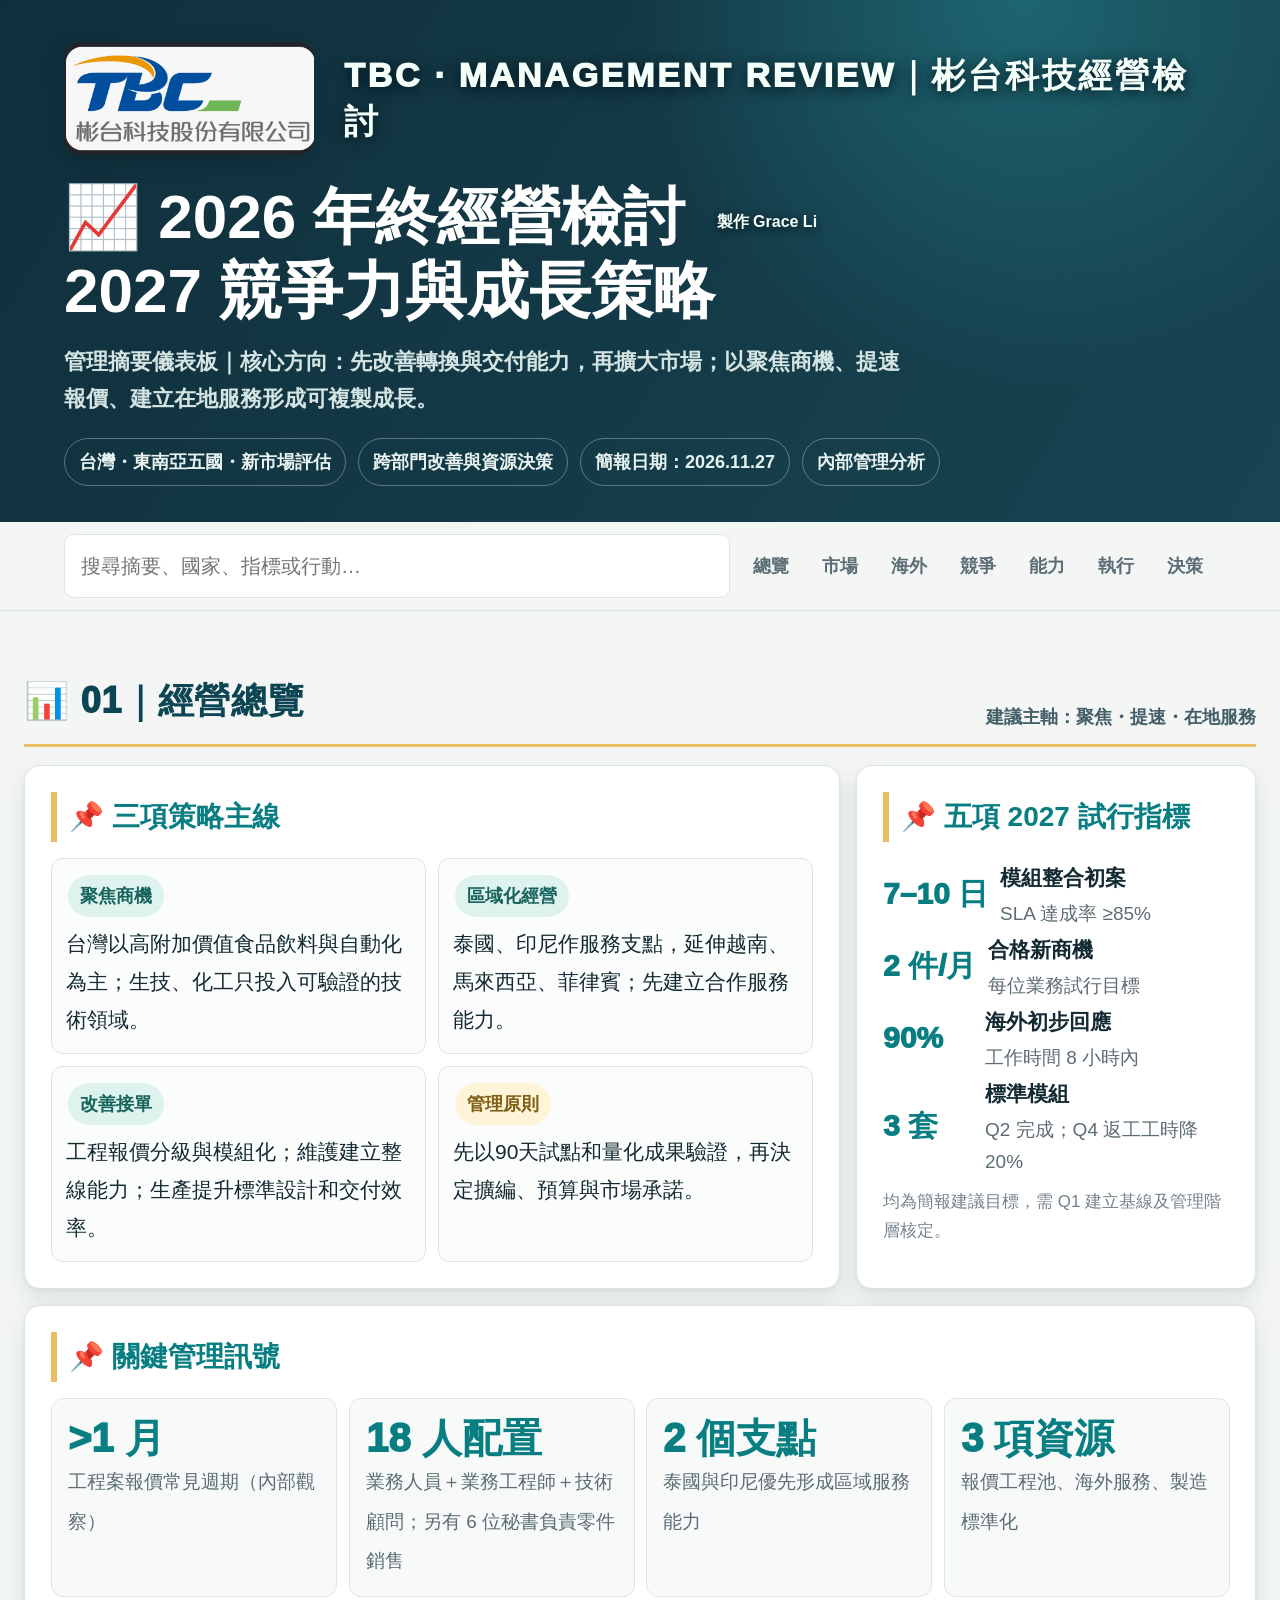
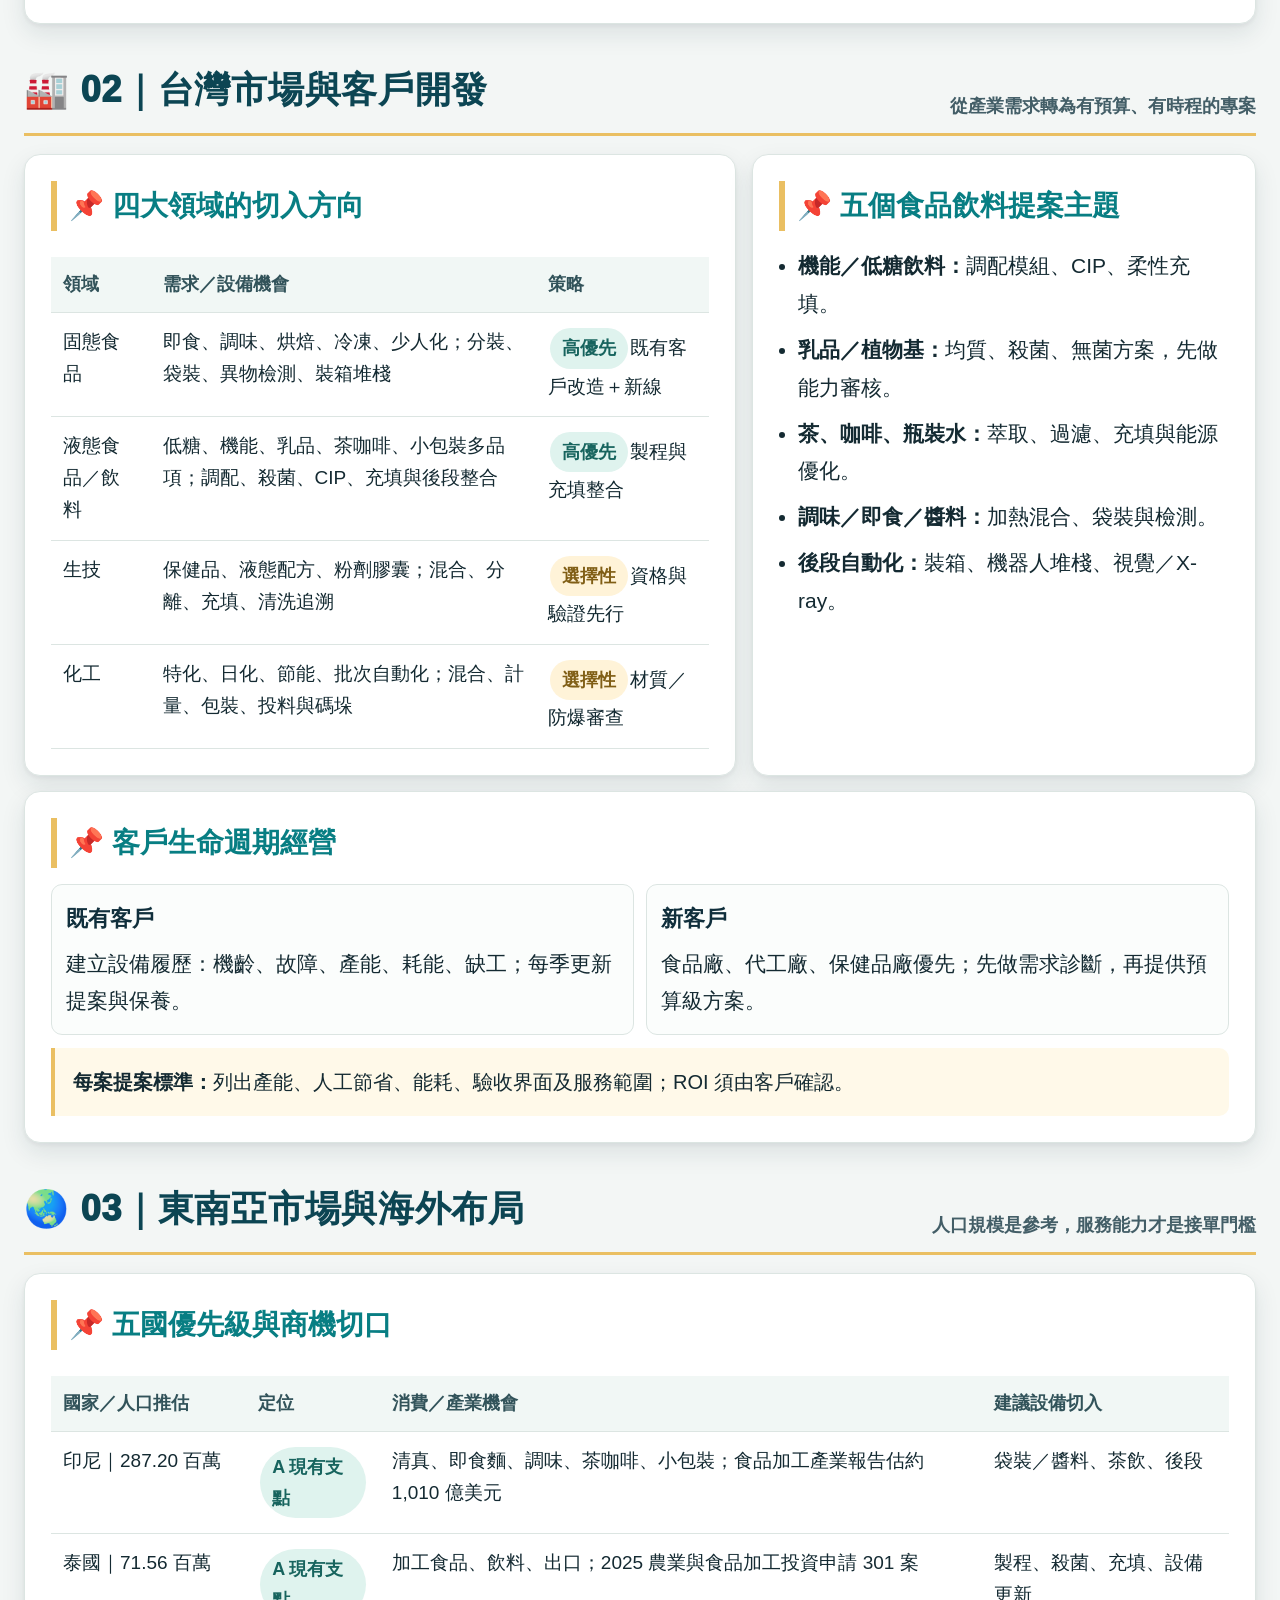
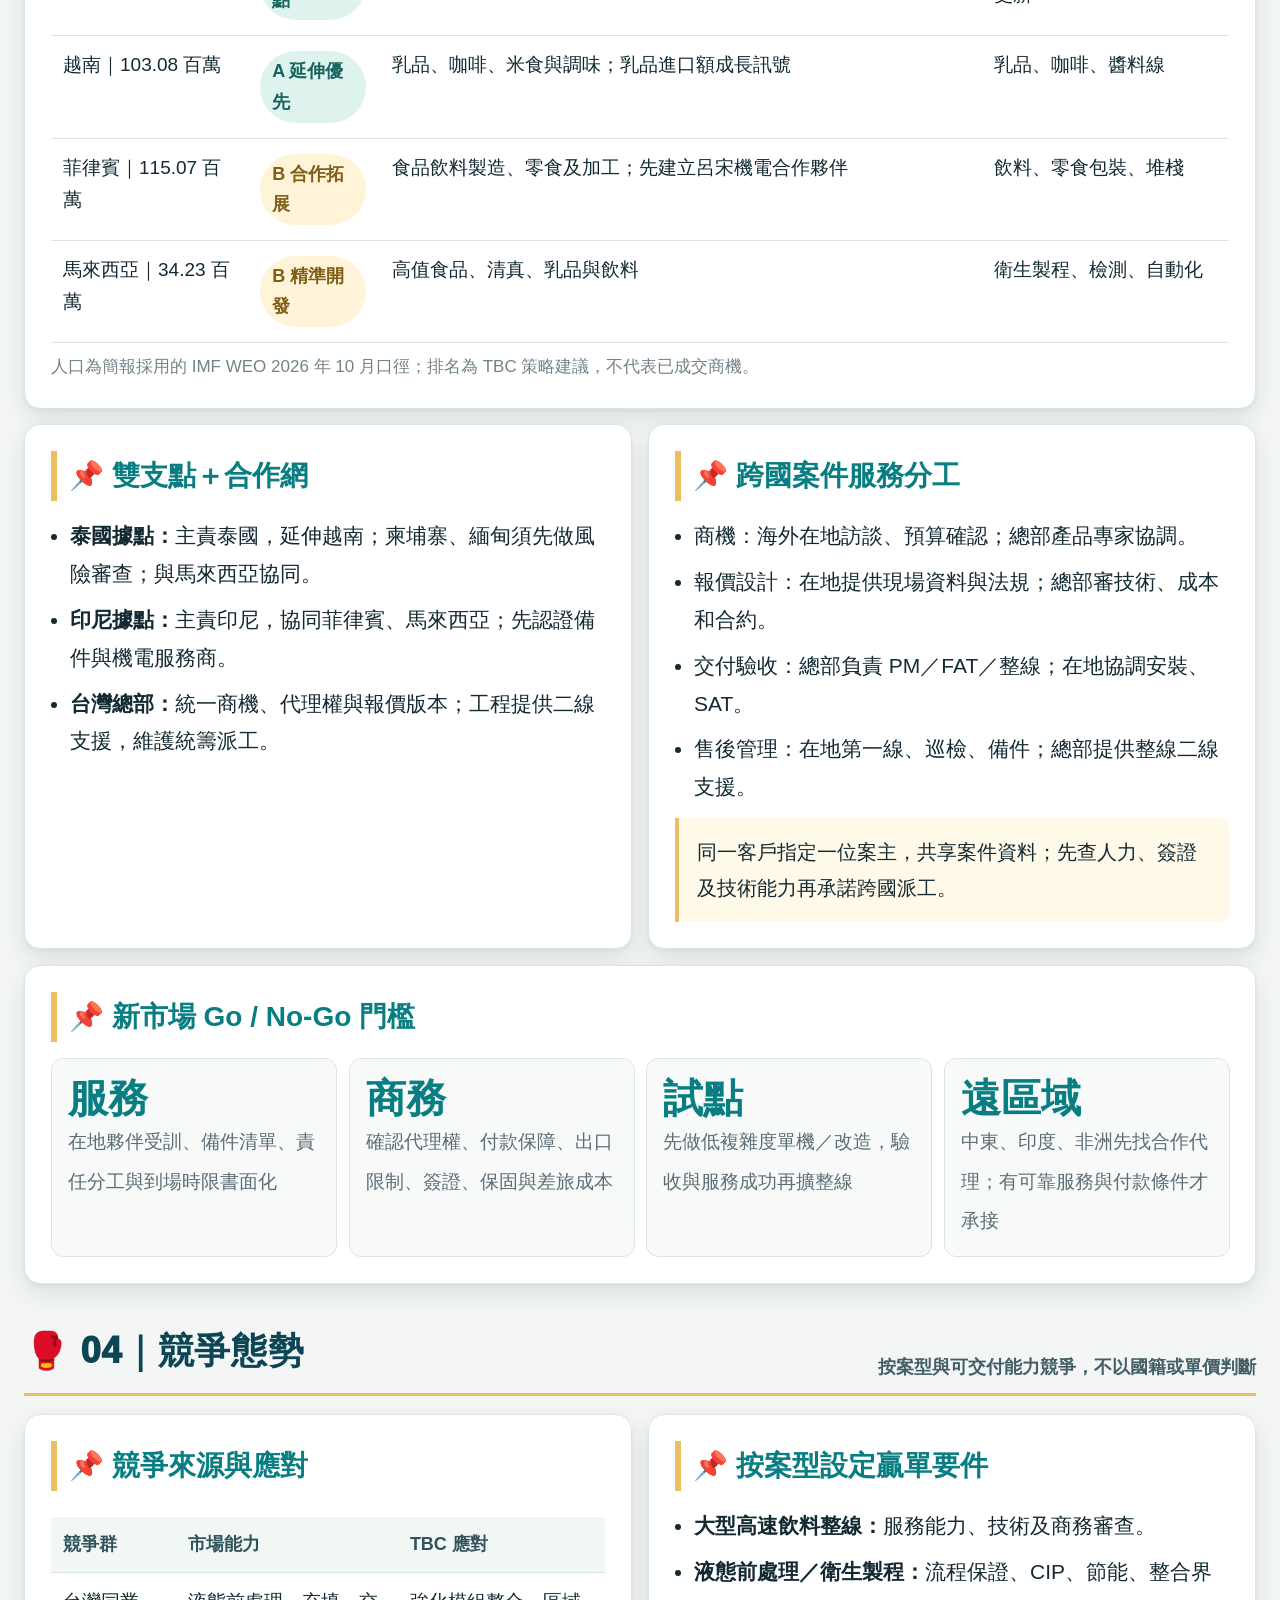
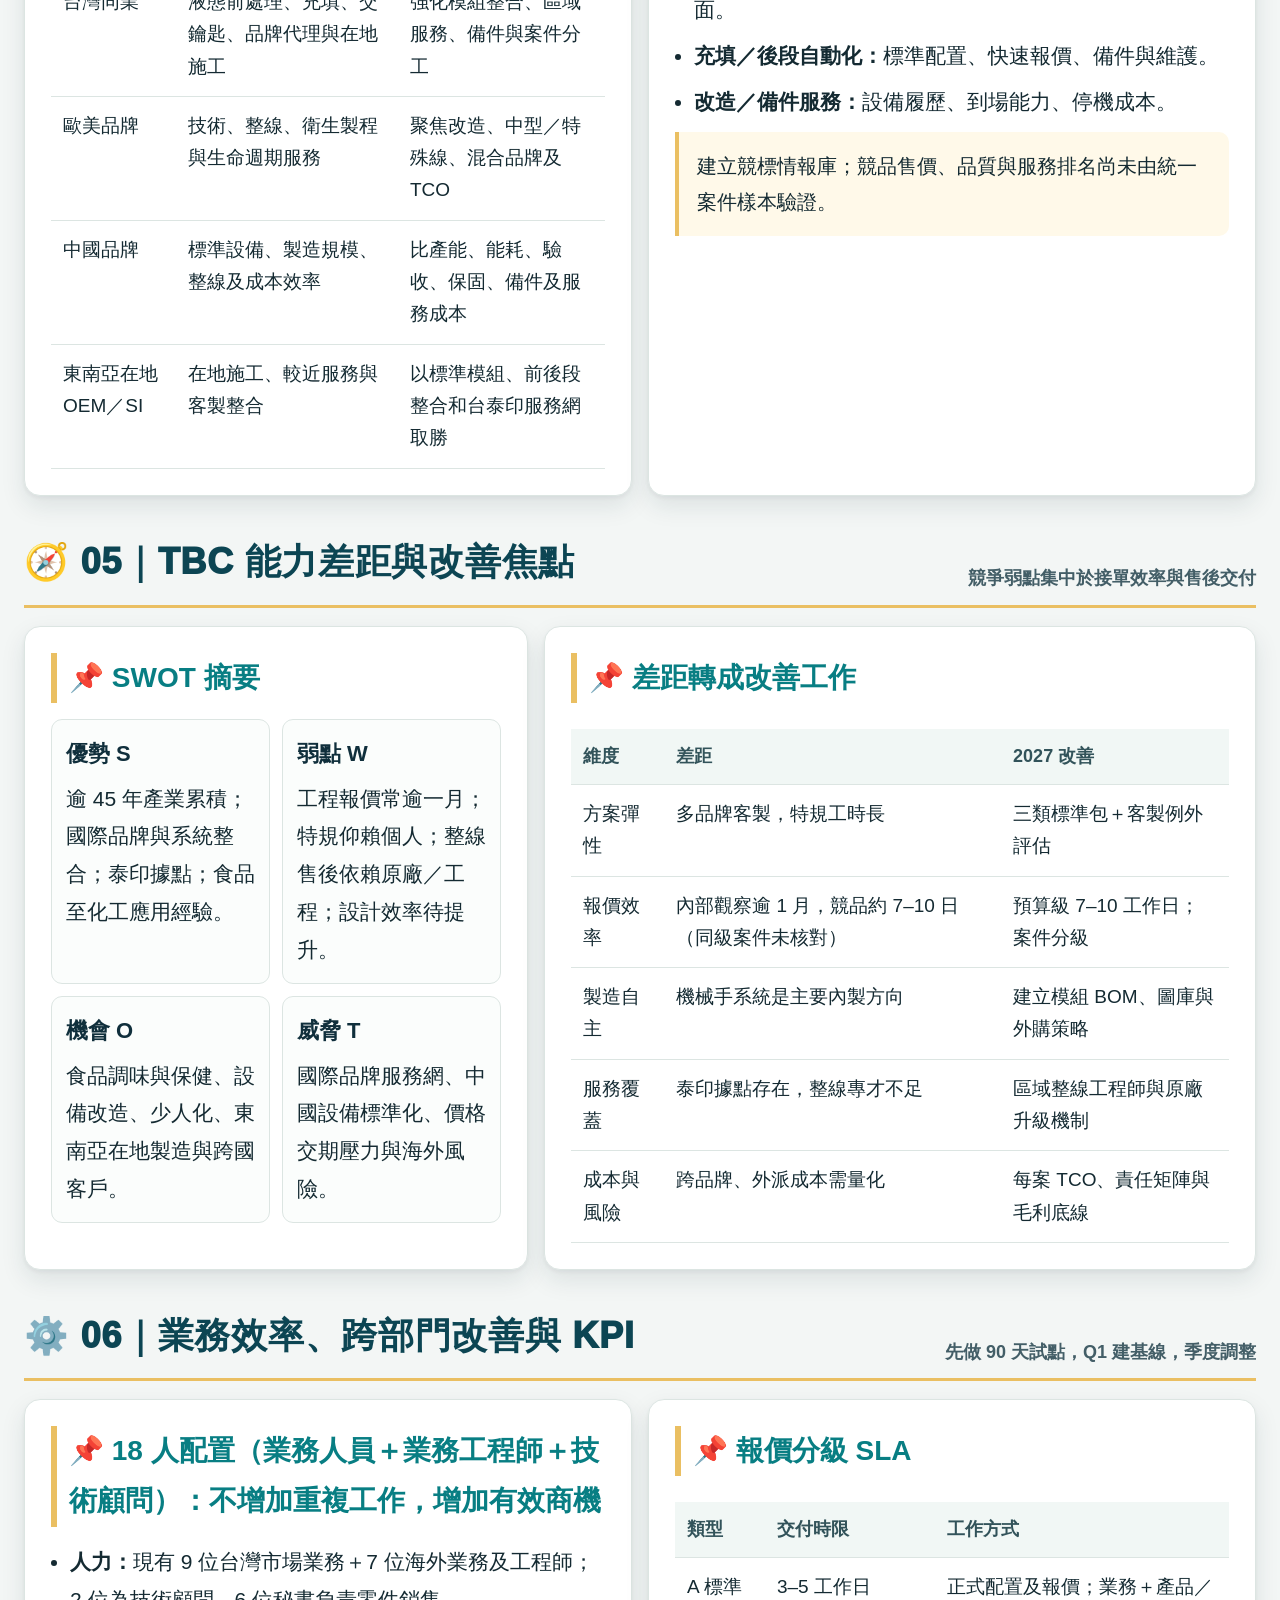
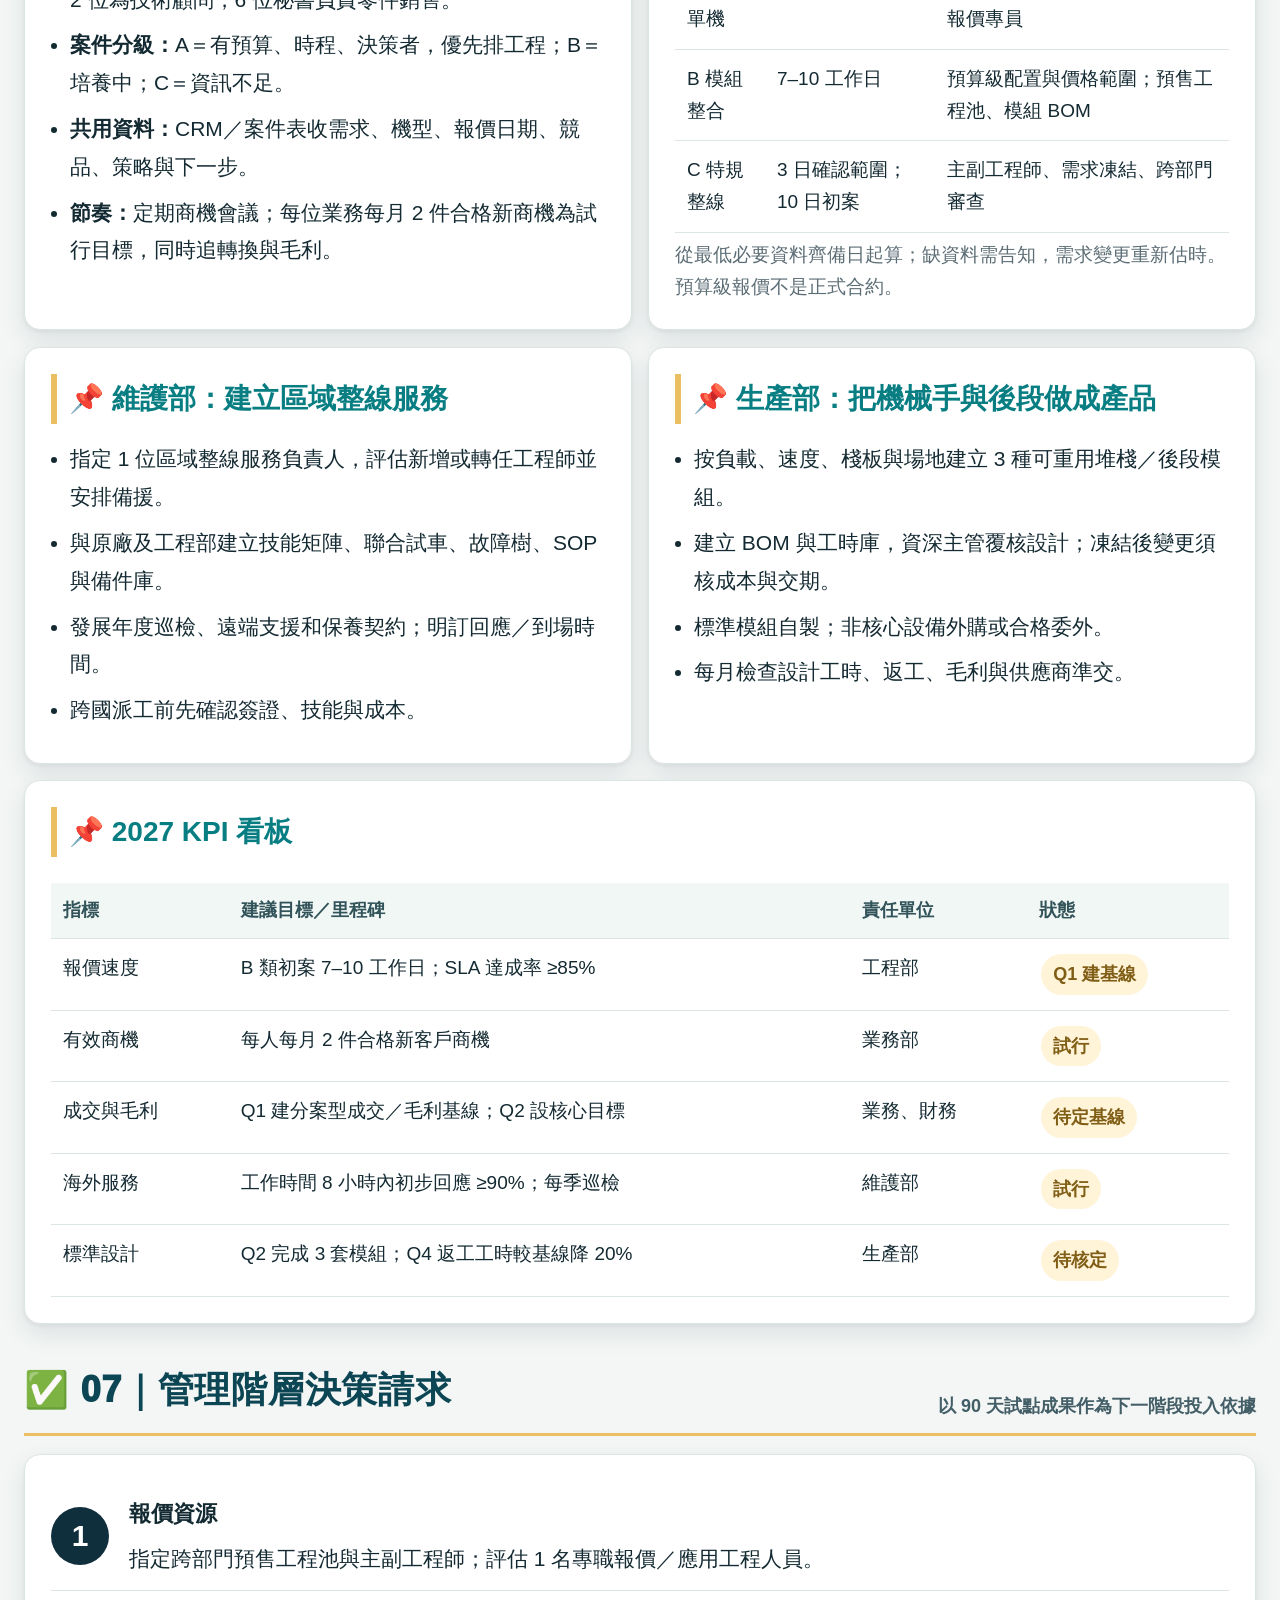
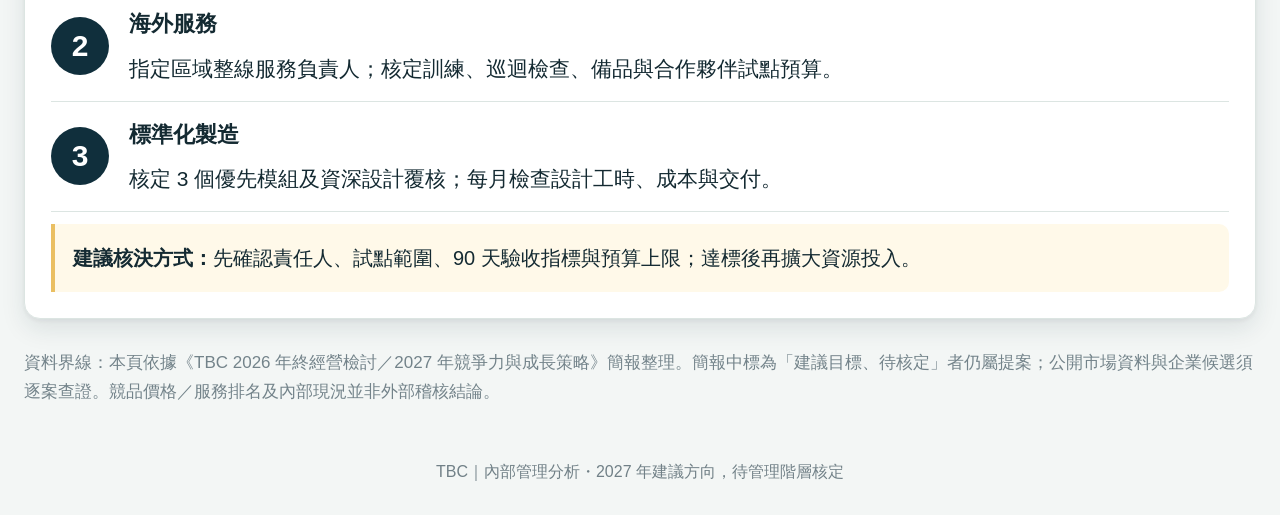
==== commit ee014953: "新增區塊立體浮動與滑入加粗效果" ====
--- a/index.html
+++ b/index.html
@@ -55,6 +55,15 @@
 .hero-title-row h1{display:block;flex:none}
 .creator-credit{display:inline-block;vertical-align:middle;margin-left:14px;color:#f5fff9;font-size:12pt;font-weight:700;white-space:nowrap;text-align:left;text-shadow:0 2px 8px #00141e}
 
+</style>
+<style>
+/* 3D hover cards: clear depth and stronger text on pointer hover */
+.card,.mini,.stat{position:relative;transition:transform .22s ease,box-shadow .22s ease,border-color .22s ease;transform:translateY(0);will-change:transform,box-shadow}
+.card{box-shadow:0 10px 24px rgba(16,47,60,.10),0 2px 5px rgba(16,47,60,.06)}
+.card:hover,.mini:hover,.stat:hover{transform:translateY(-8px);border-color:#8fc8c1;box-shadow:0 18px 34px rgba(16,47,60,.20),0 5px 10px rgba(16,47,60,.10);z-index:2}
+.card:hover p,.card:hover li,.card:hover td,.card:hover th,.card:hover b,.card:hover span,.mini:hover p,.mini:hover b,.mini:hover span,.stat:hover span,.stat:hover strong{font-weight:800}
+.card:hover h3,.card:hover .section-title h2{font-weight:950}
+@media (prefers-reduced-motion:reduce){.card,.mini,.stat{transition:none}.card:hover,.mini:hover,.stat:hover{transform:none}}
 </style></head>
 <body>
 <header class="hero"><div class="brand-row"><img class="brand-logo" src="[data-uri]" alt="彬台科技股份有限公司 TBC 標誌"><div class="eyebrow">TBC · MANAGEMENT REVIEW｜彬台科技經營檢討</div></div><div class="hero-title-row"><h1>📈 2026 年終經營檢討 <span class="creator-credit">製作 Grace Li</span><br>2027 競爭力與成長策略</h1></div><p>管理摘要儀表板｜核心方向：先改善轉換與交付能力，再擴大市場；以聚焦商機、提速報價、建立在地服務形成可複製成長。</p><div class="hero-meta"><span class="pill">台灣・東南亞五國・新市場評估</span><span class="pill">跨部門改善與資源決策</span><span class="pill">簡報日期：2026.11.27</span><span class="pill">內部管理分析</span></div></header>
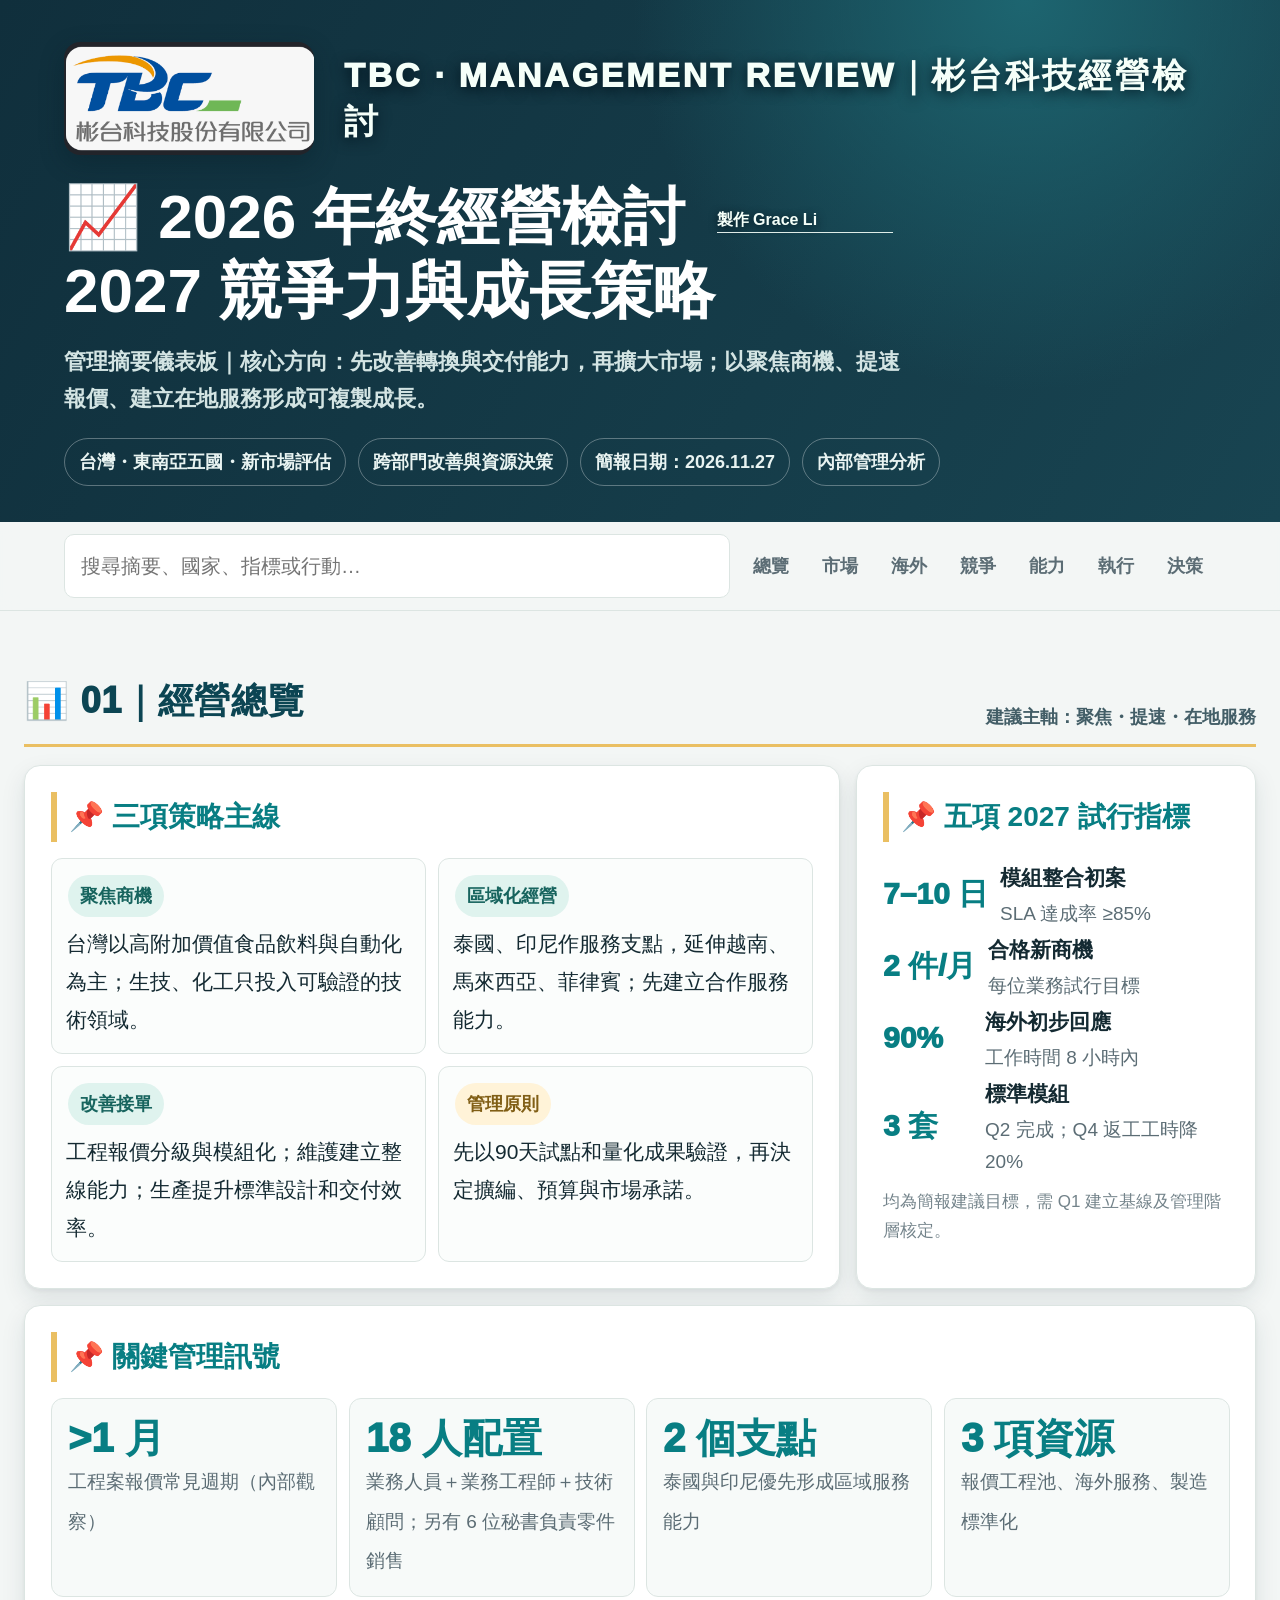
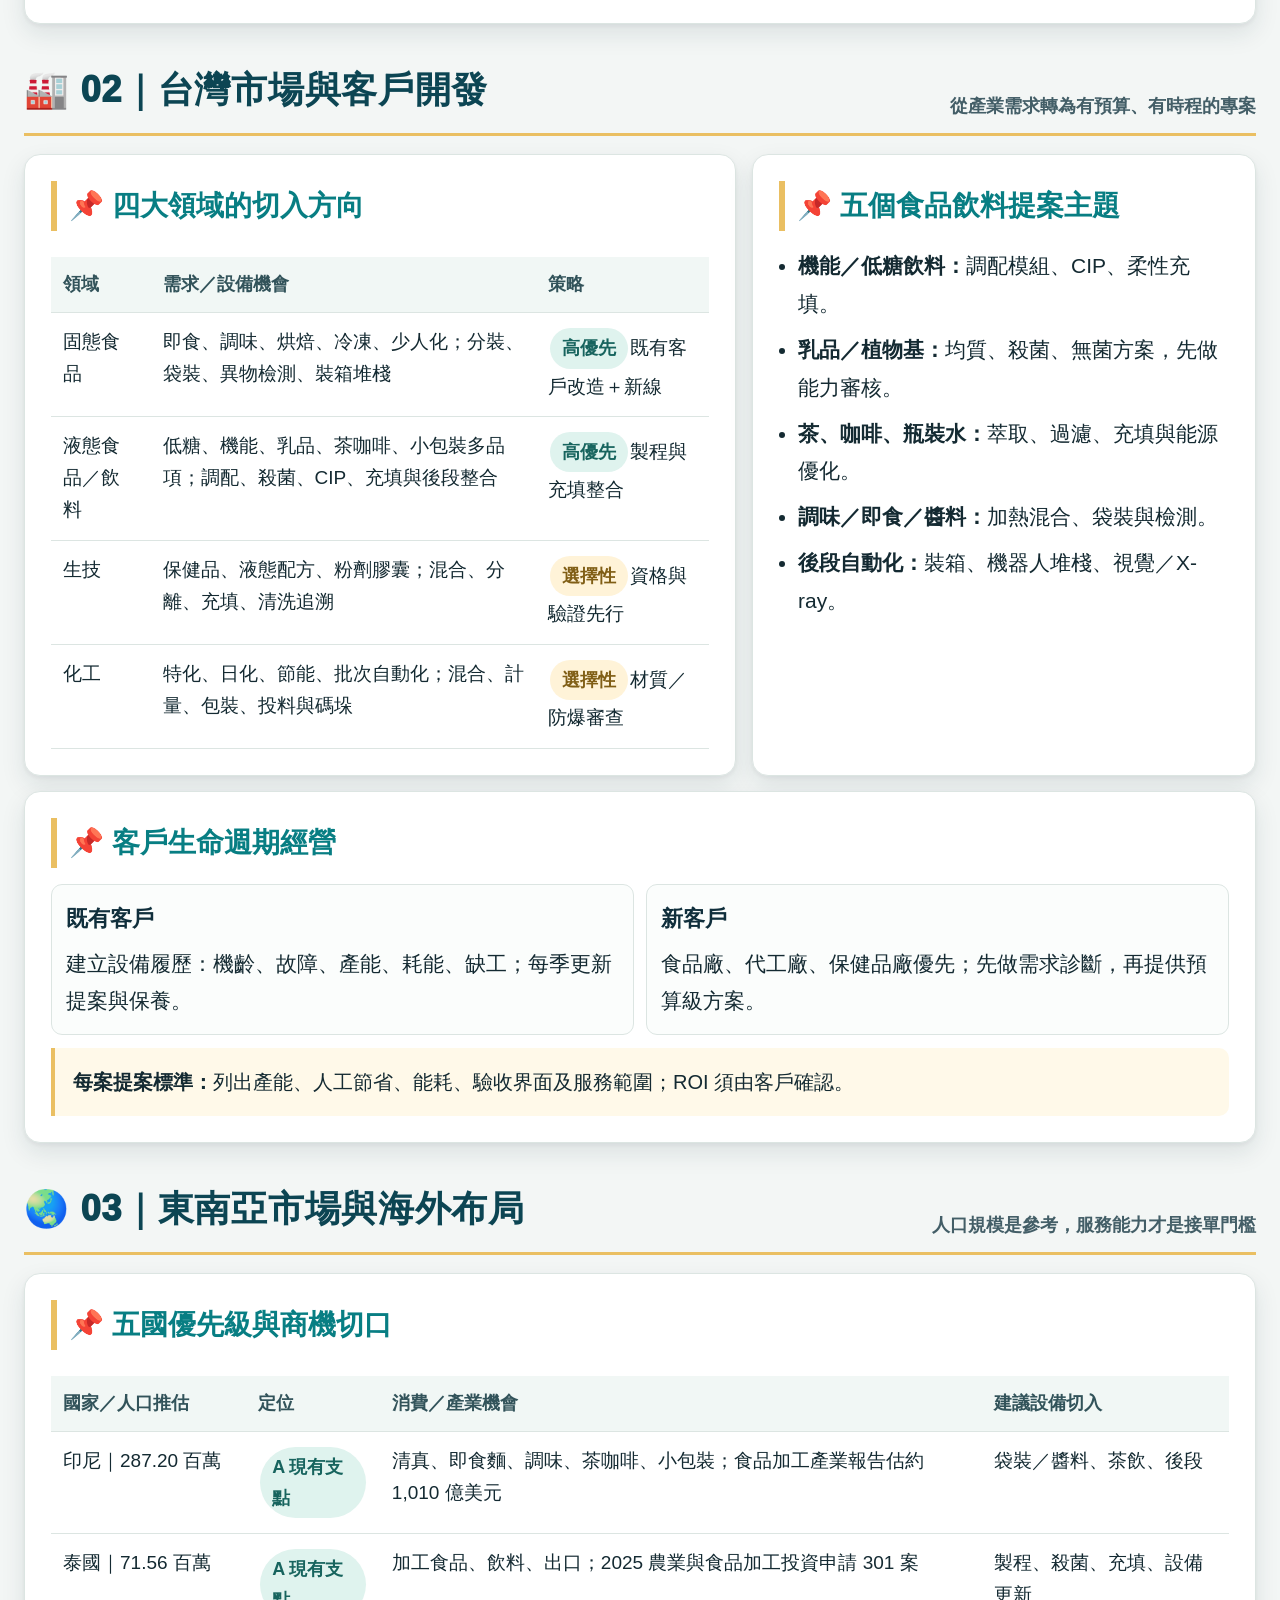
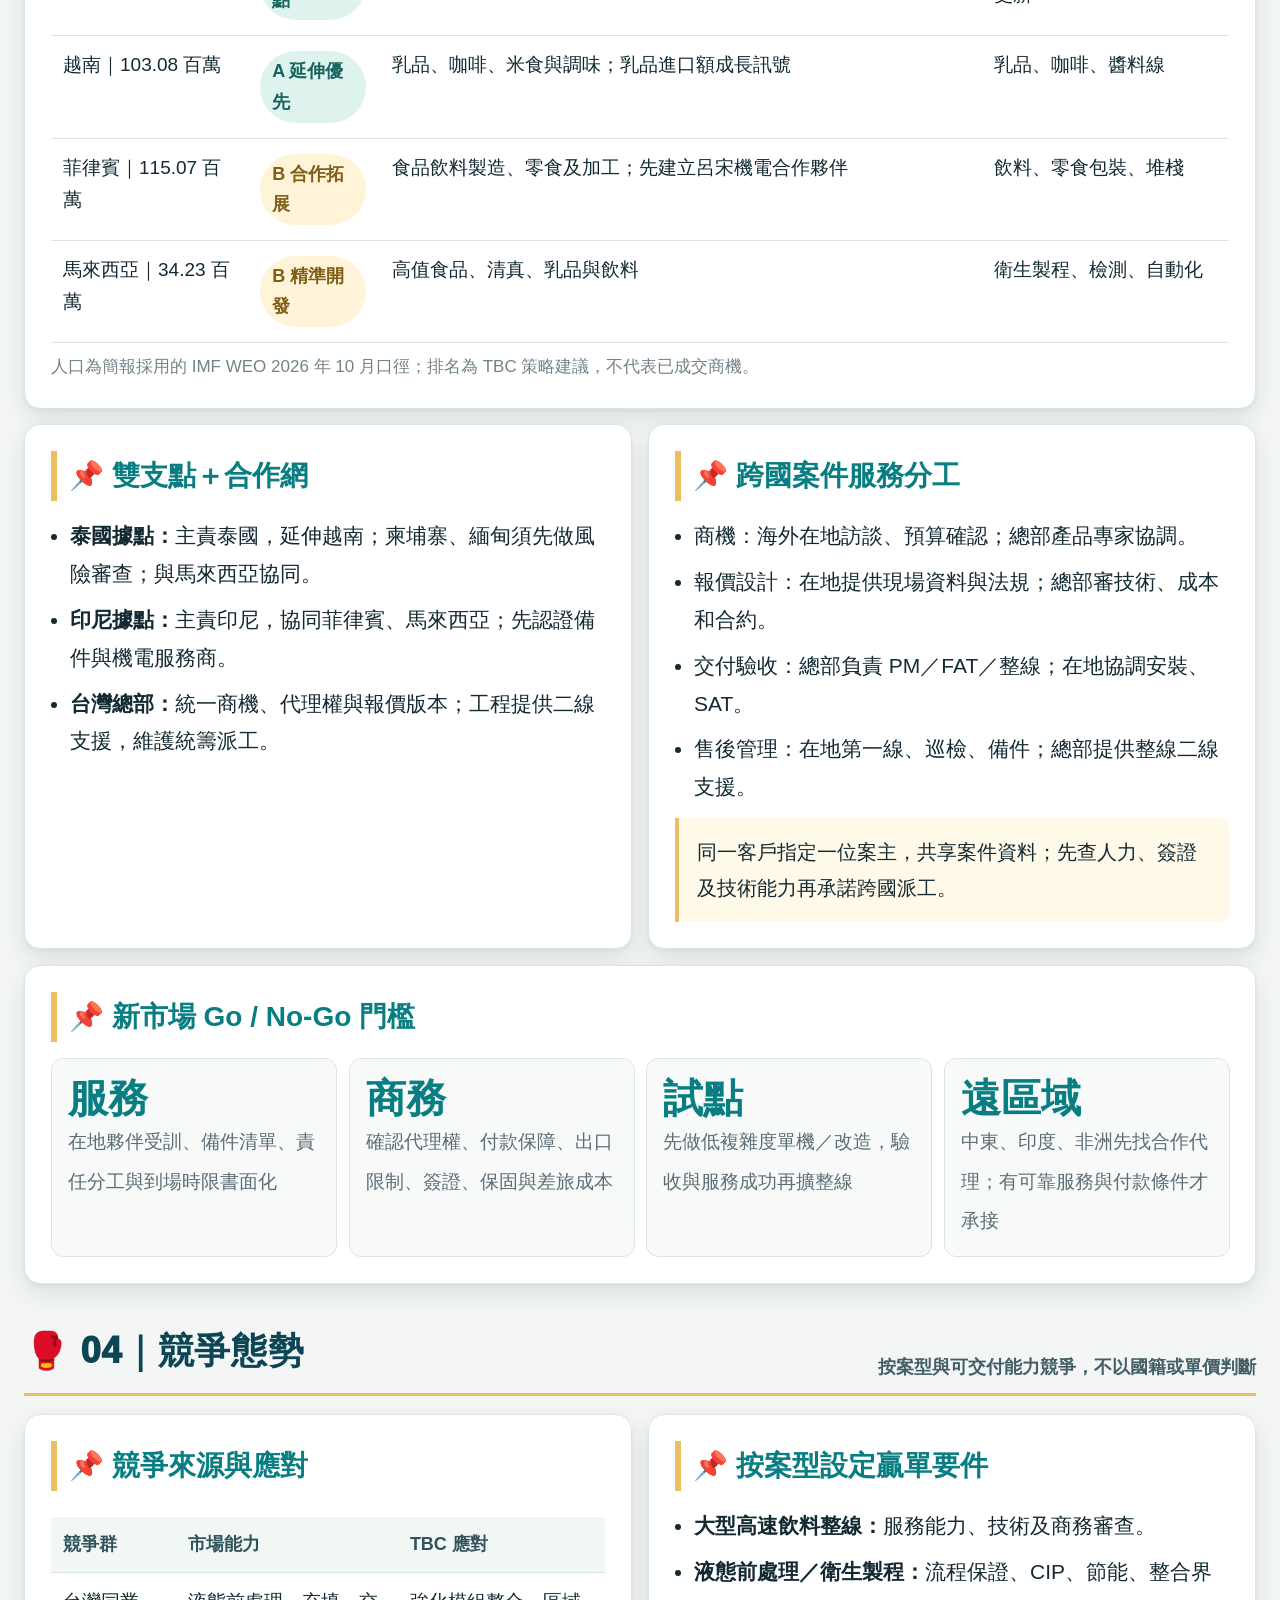
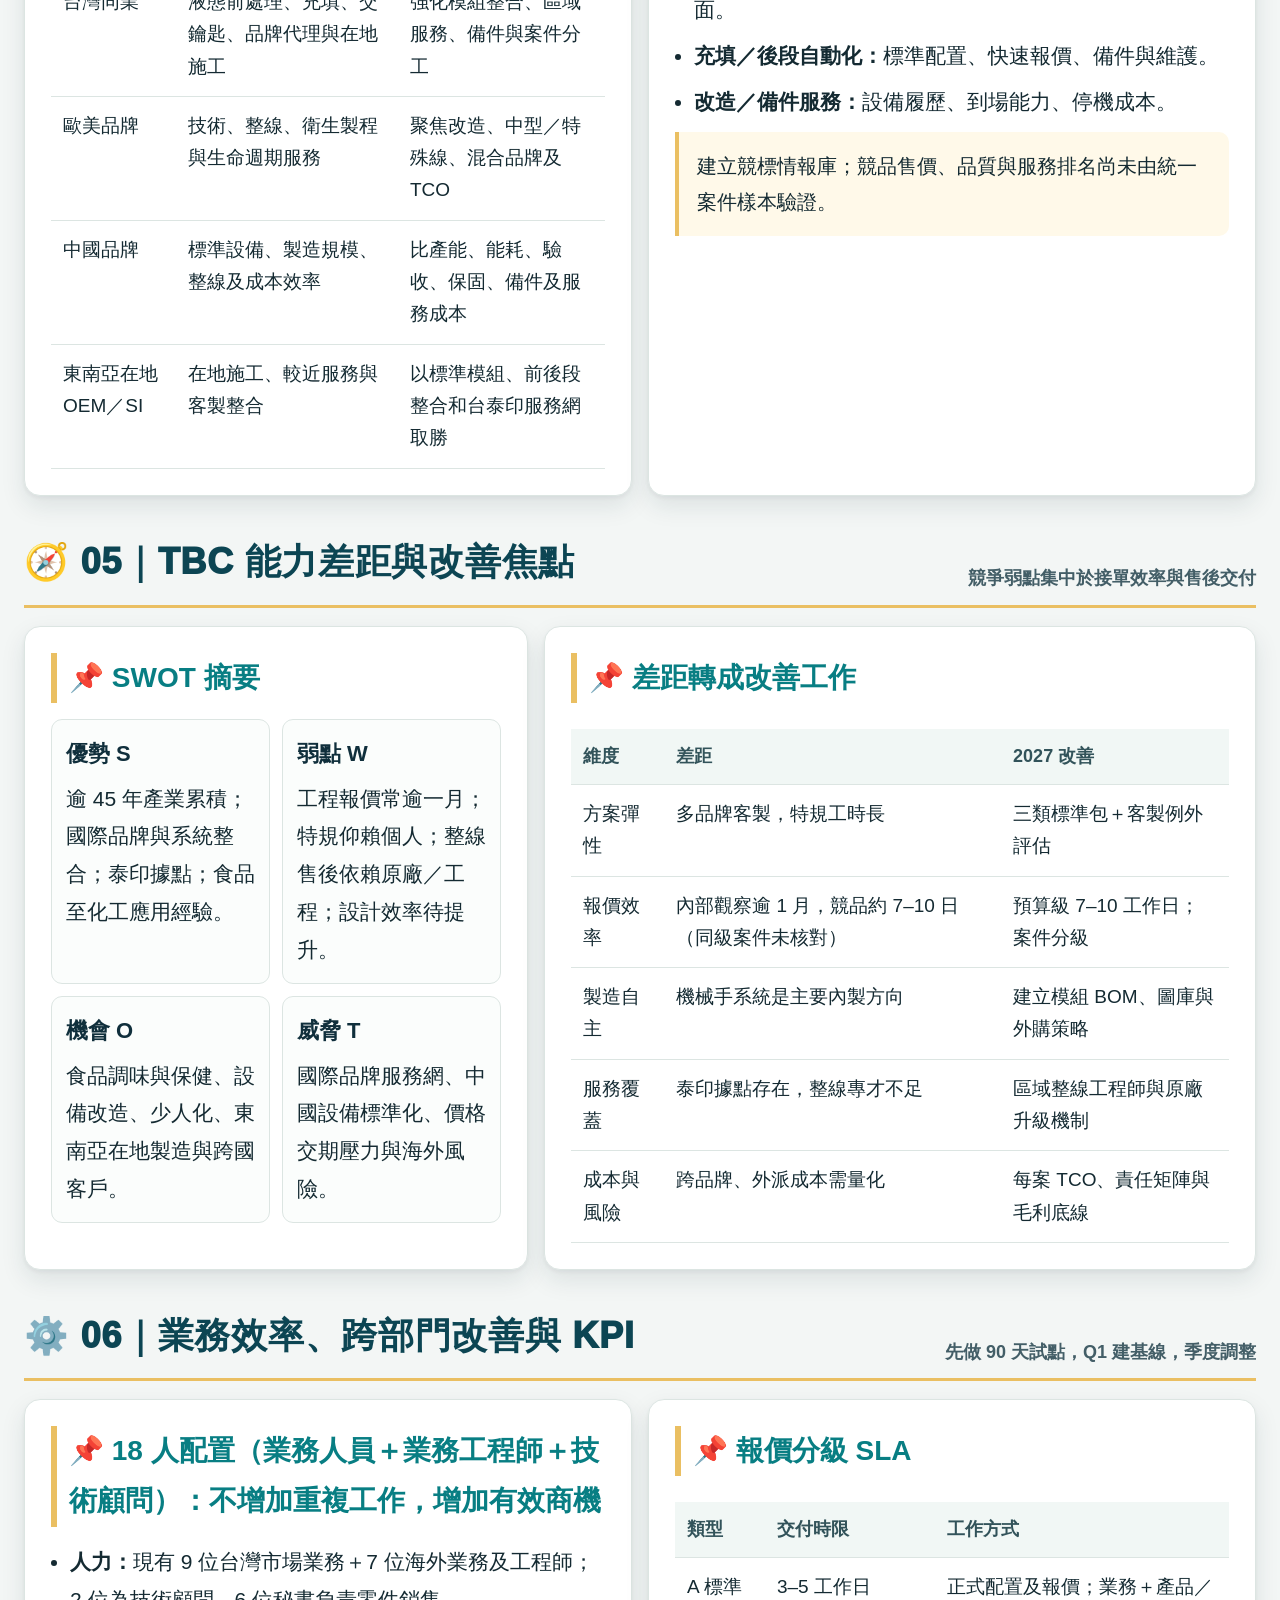
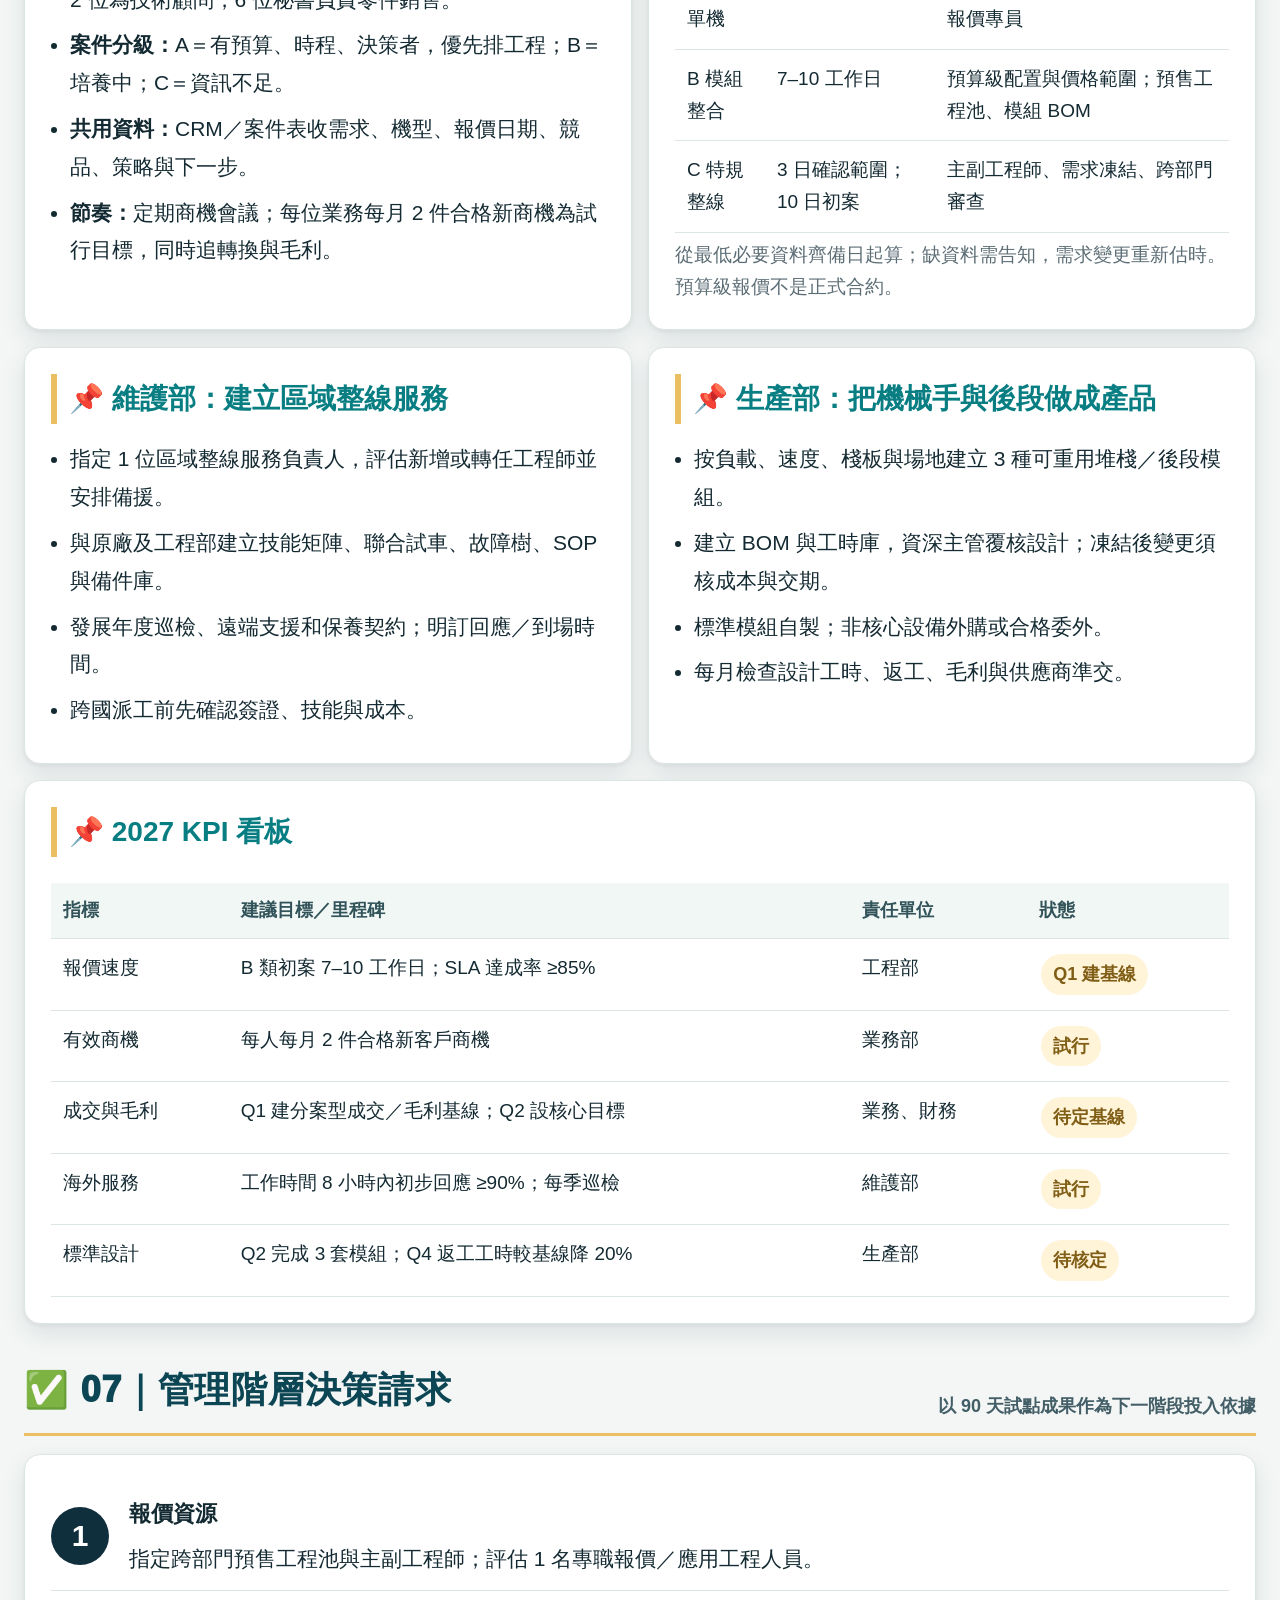
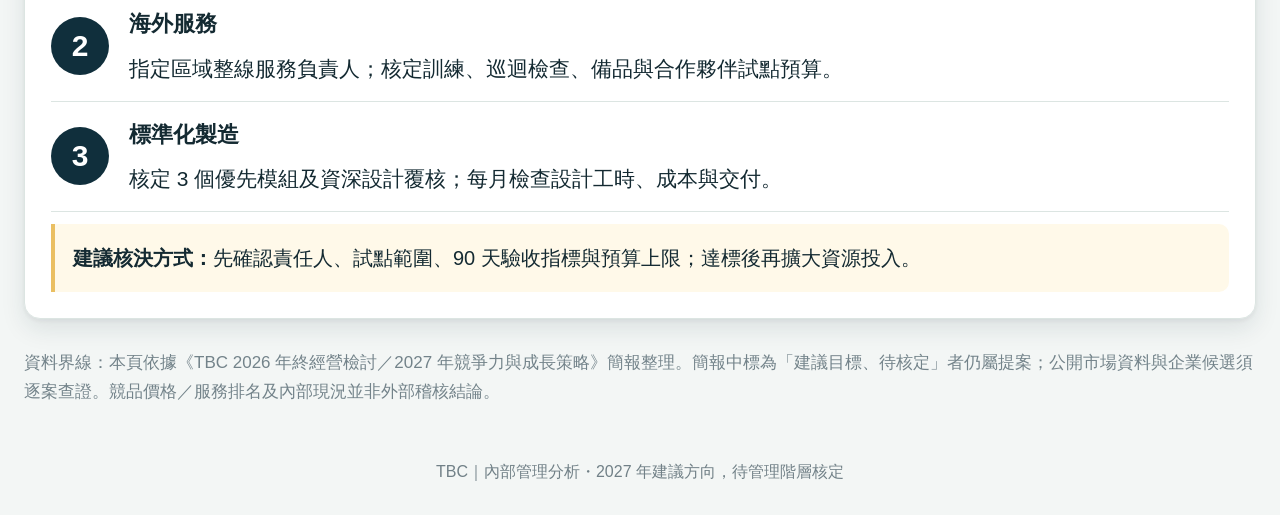
==== commit 640458ba: "為製作 Grace Li 加入延長細底線" ====
--- a/index.html
+++ b/index.html
@@ -48,6 +48,8 @@
 .creator-credit{flex:0 0 auto;color:#f5fff9;font-size:12pt;font-weight:700;white-space:nowrap;text-align:right;text-shadow:0 2px 8px #00141e}
 @media(max-width:700px){.hero-title-row{align-items:flex-end;gap:14px}.creator-credit{font-size:12pt}}
 @media(max-width:560px){.hero-title-row{display:block}.creator-credit{text-align:right;margin:-4px 0 14px}}
+.creator-credit{position:relative;padding-bottom:3px}
+.creator-credit::after{content:"";position:absolute;left:0;right:-2cm;bottom:0;height:1px;background:currentColor;opacity:.9}
 
 
 /* Place creator credit immediately after the main title */
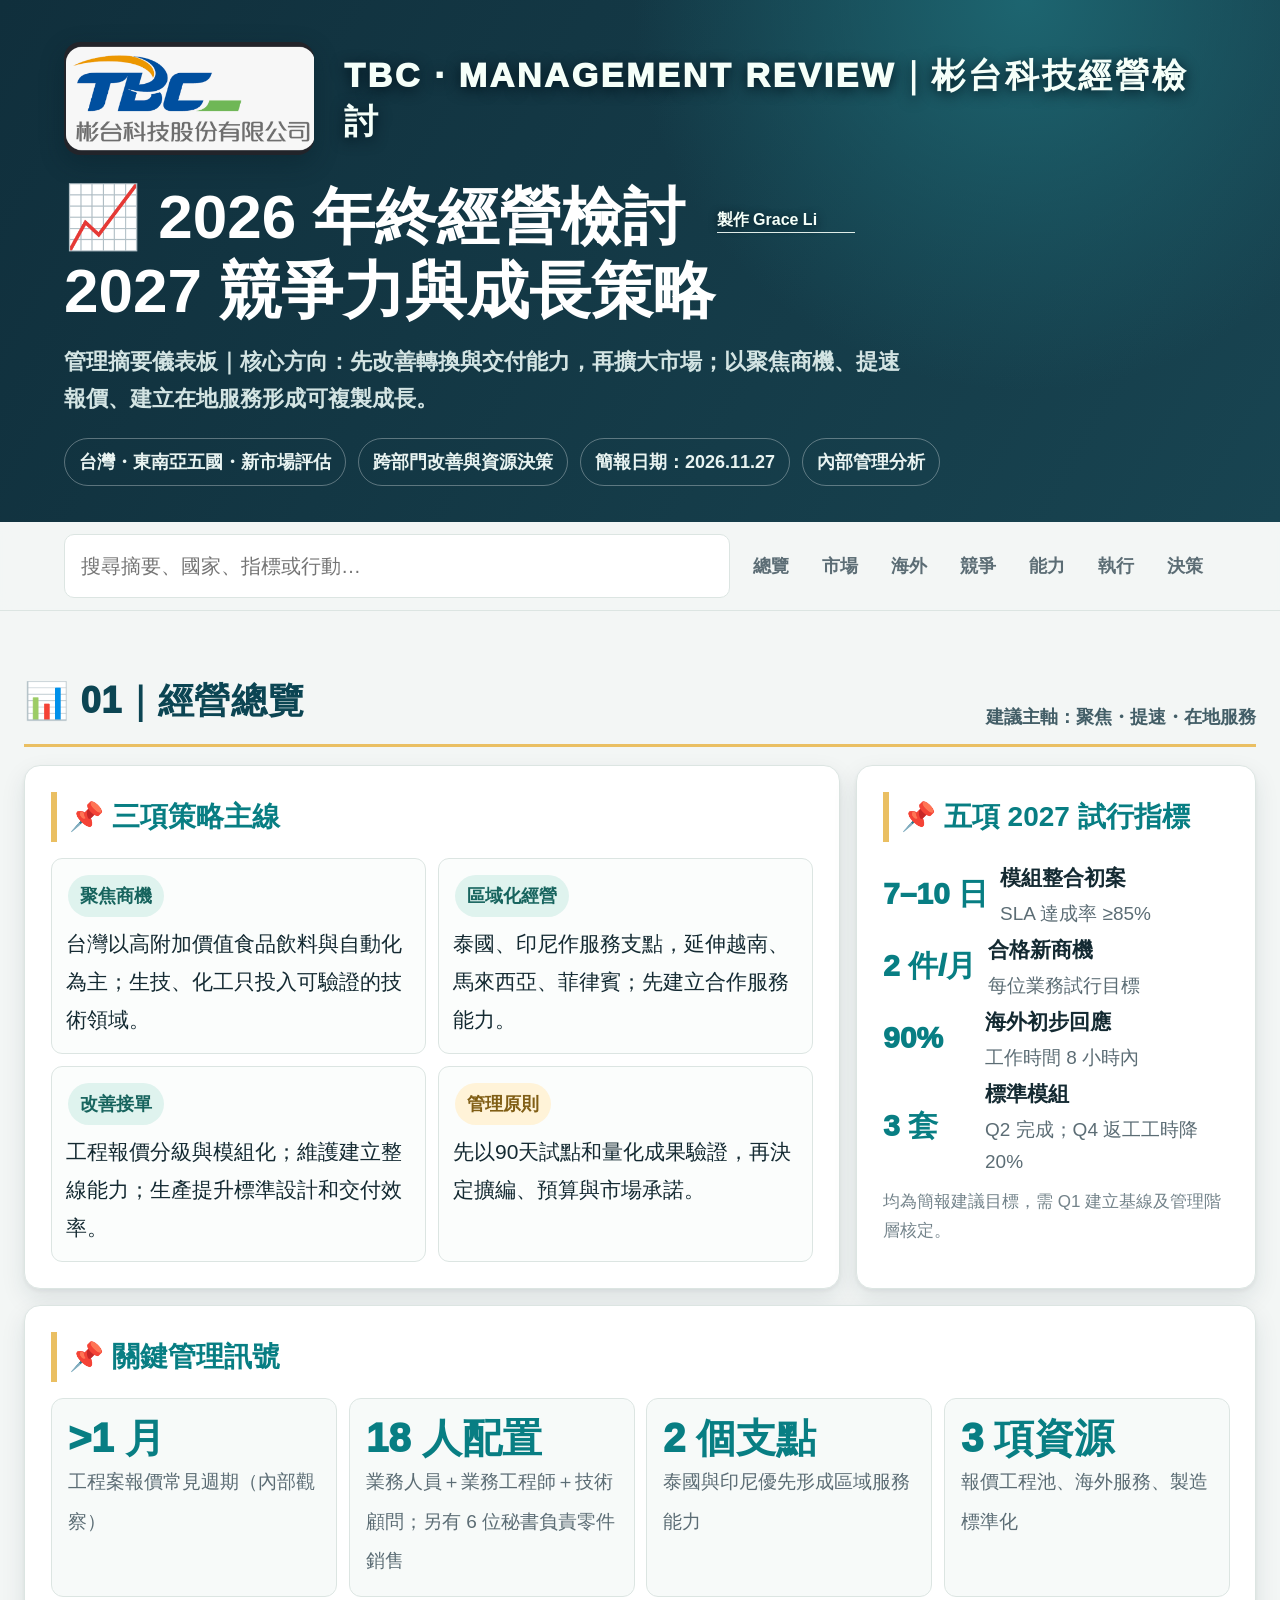
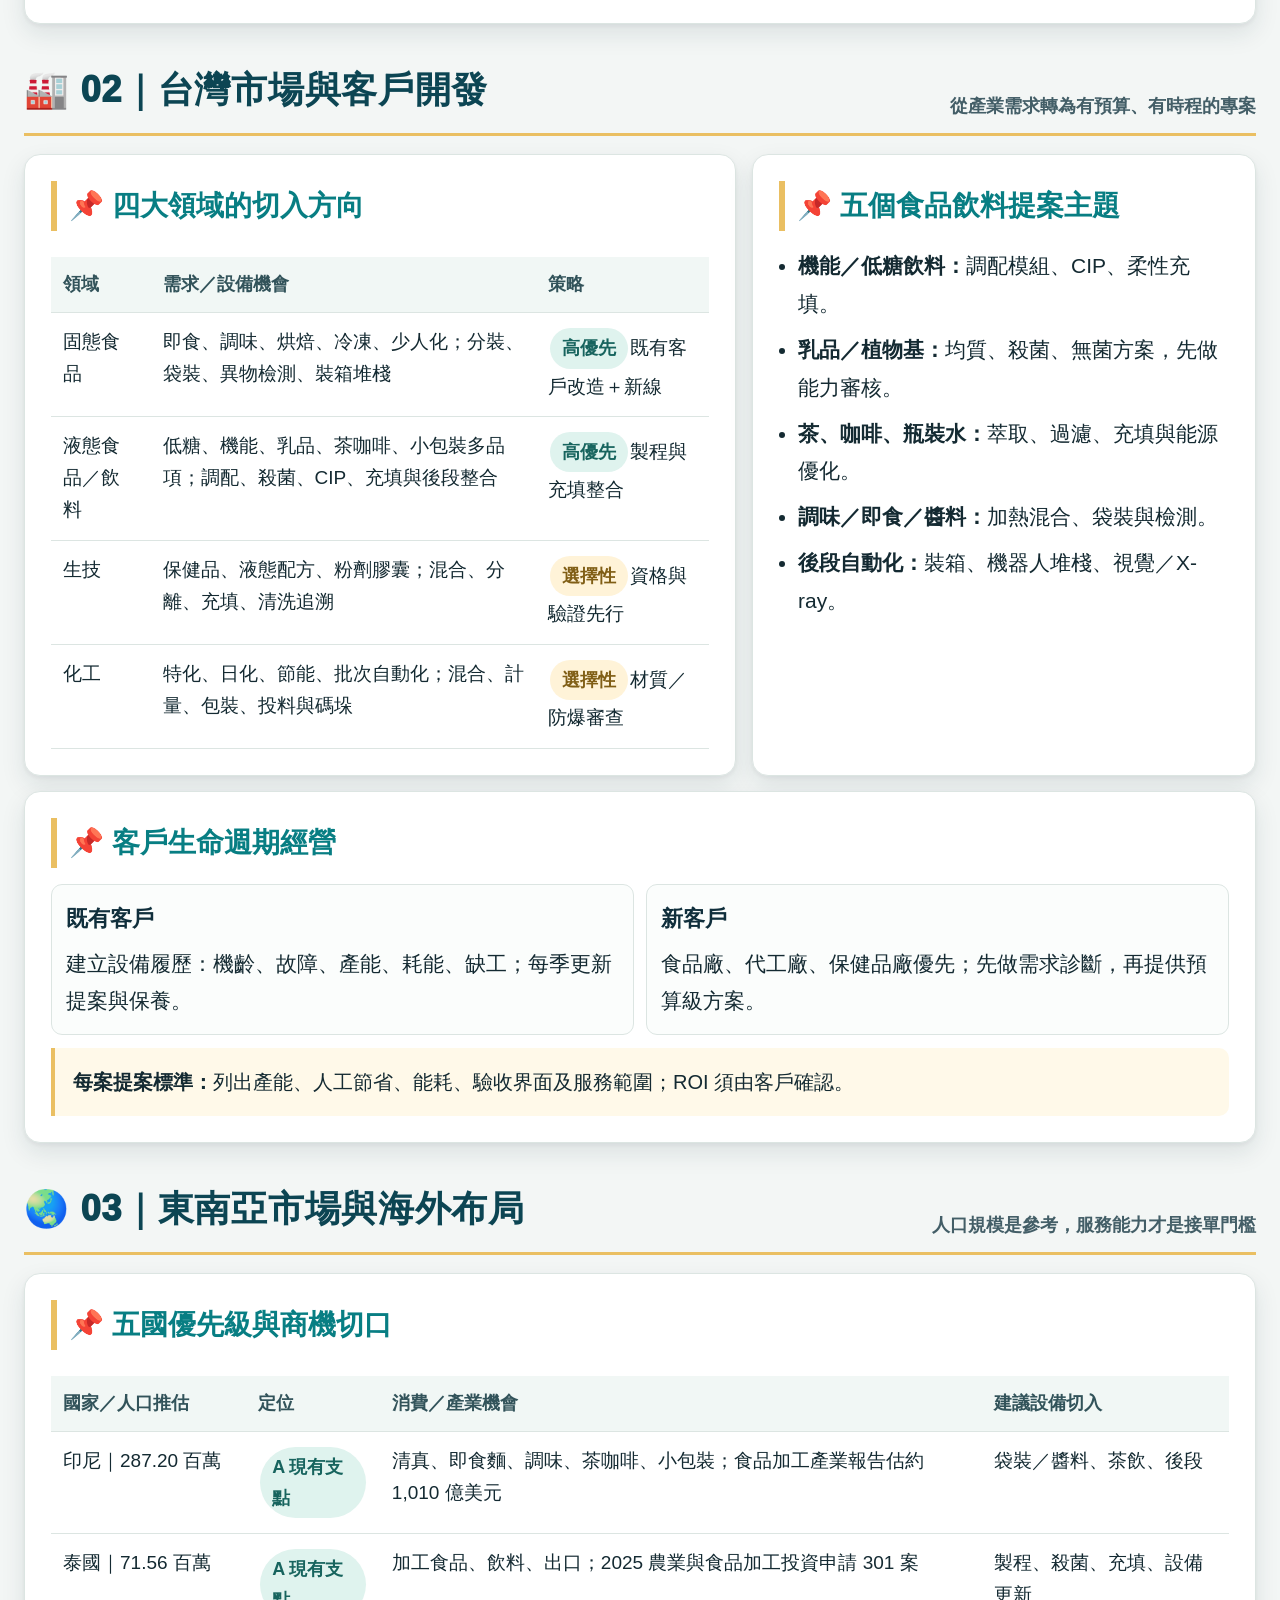
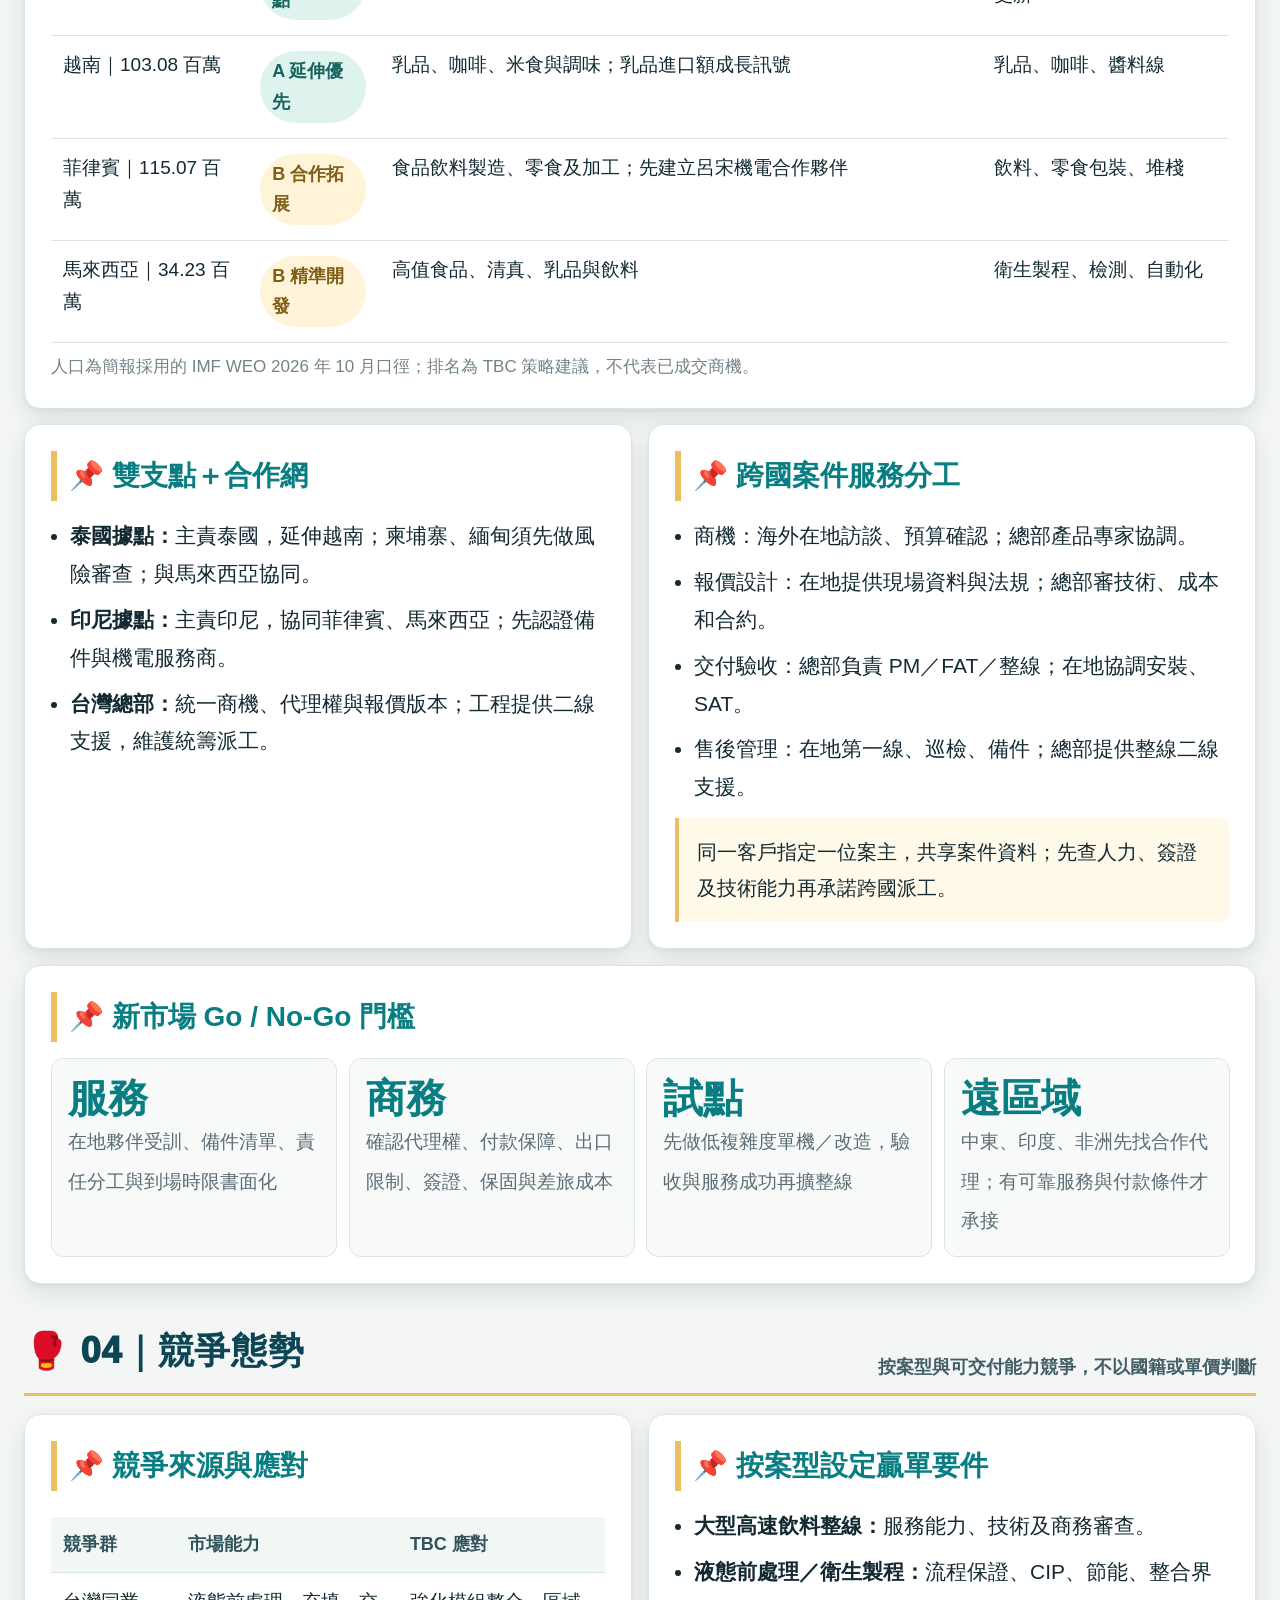
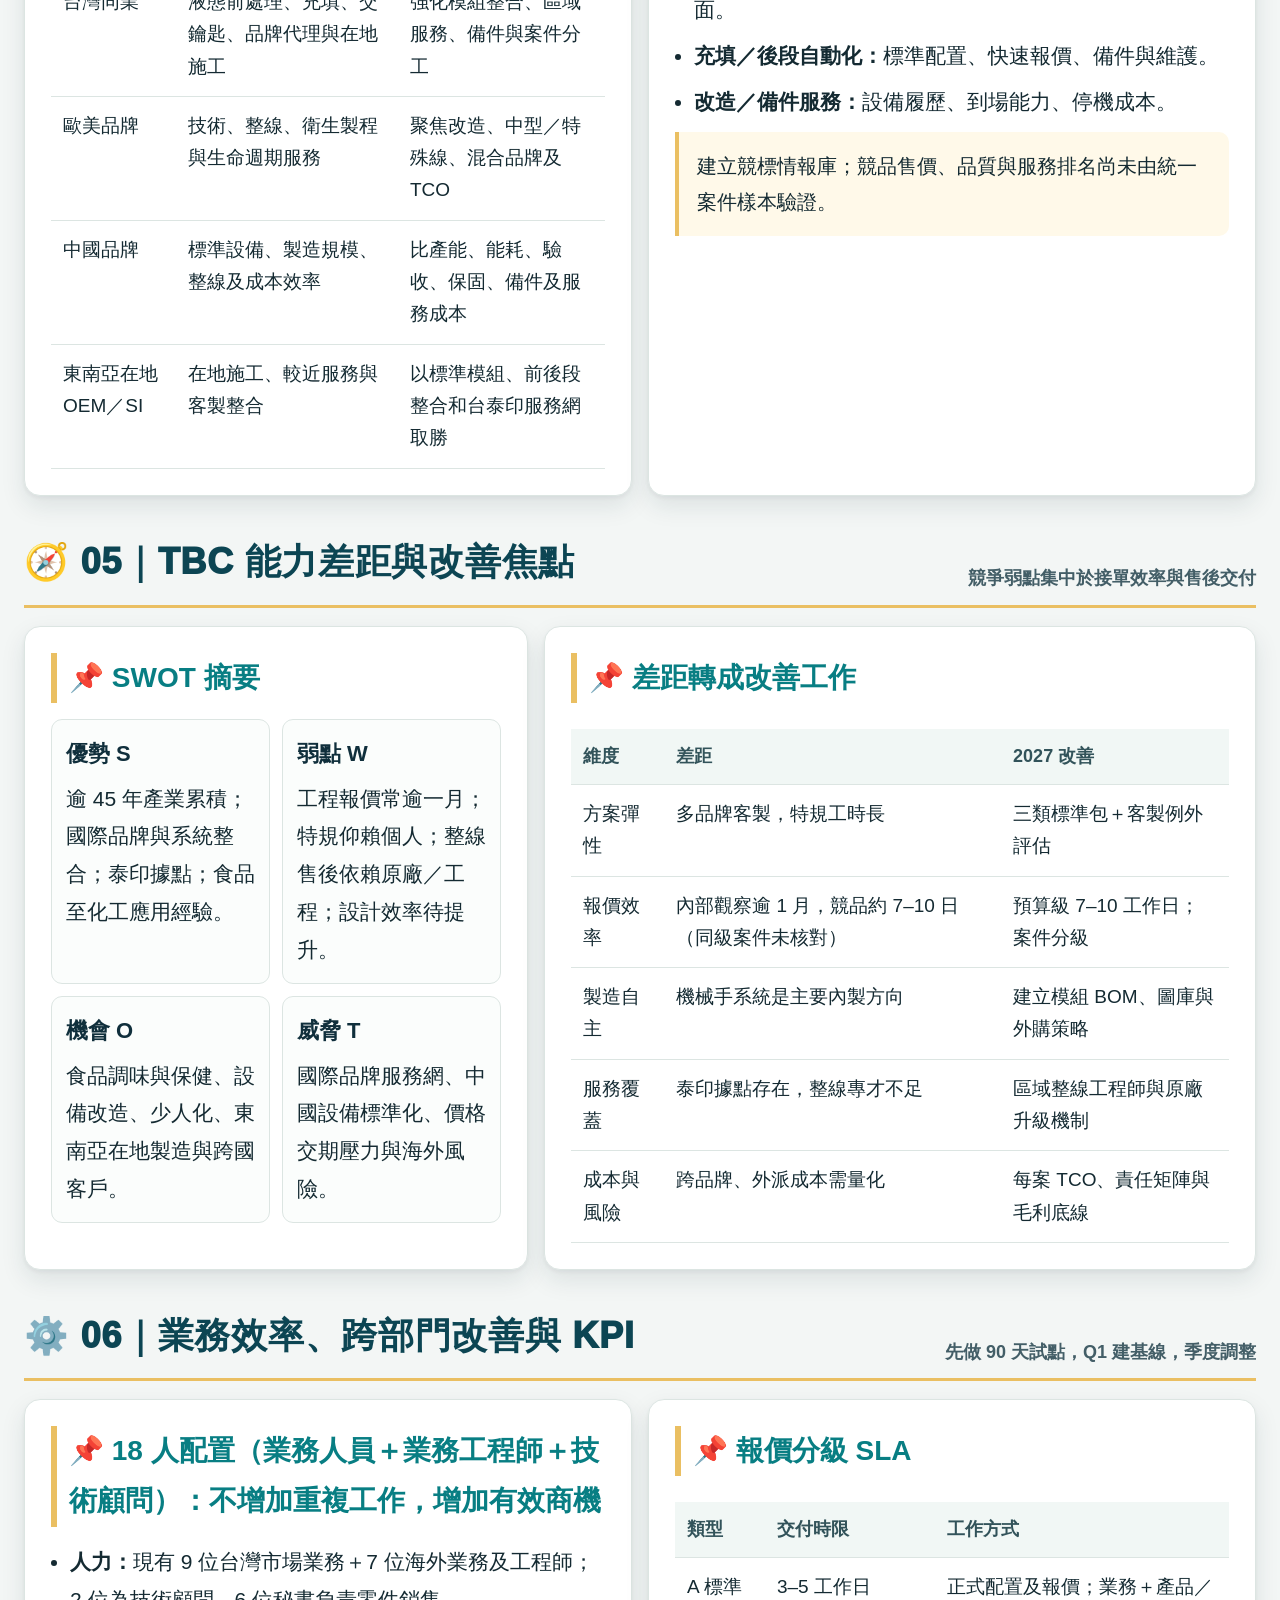
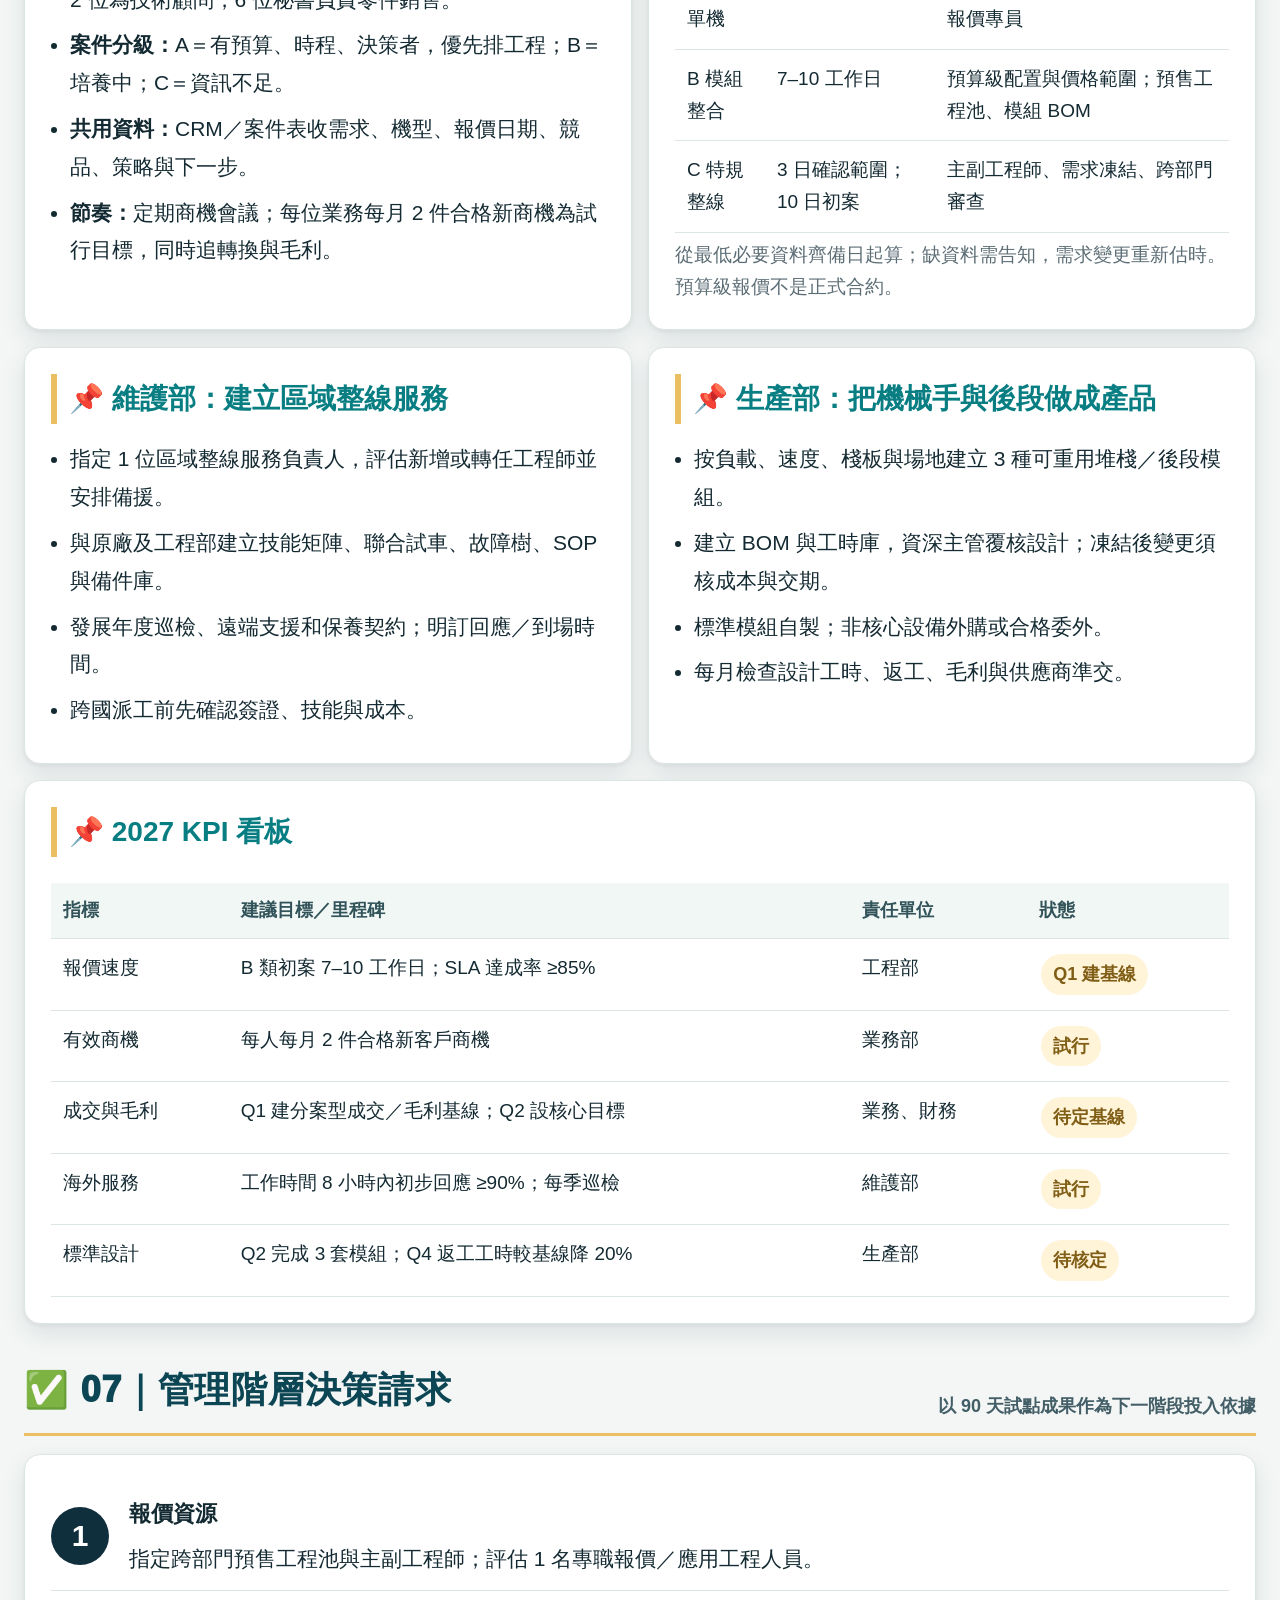
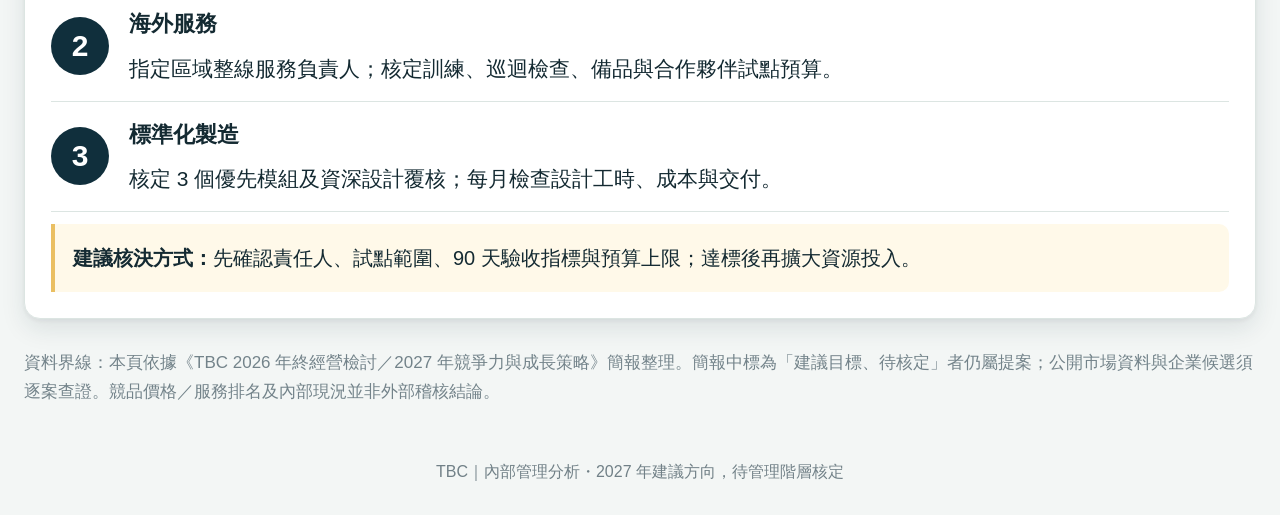
==== commit 21413be6: "將 Grace Li 底線延長調整為 1 公分" ====
--- a/index.html
+++ b/index.html
@@ -49,7 +49,7 @@
 @media(max-width:700px){.hero-title-row{align-items:flex-end;gap:14px}.creator-credit{font-size:12pt}}
 @media(max-width:560px){.hero-title-row{display:block}.creator-credit{text-align:right;margin:-4px 0 14px}}
 .creator-credit{position:relative;padding-bottom:3px}
-.creator-credit::after{content:"";position:absolute;left:0;right:-2cm;bottom:0;height:1px;background:currentColor;opacity:.9}
+.creator-credit::after{content:"";position:absolute;left:0;right:-1cm;bottom:0;height:1px;background:currentColor;opacity:.9}
 
 
 /* Place creator credit immediately after the main title */
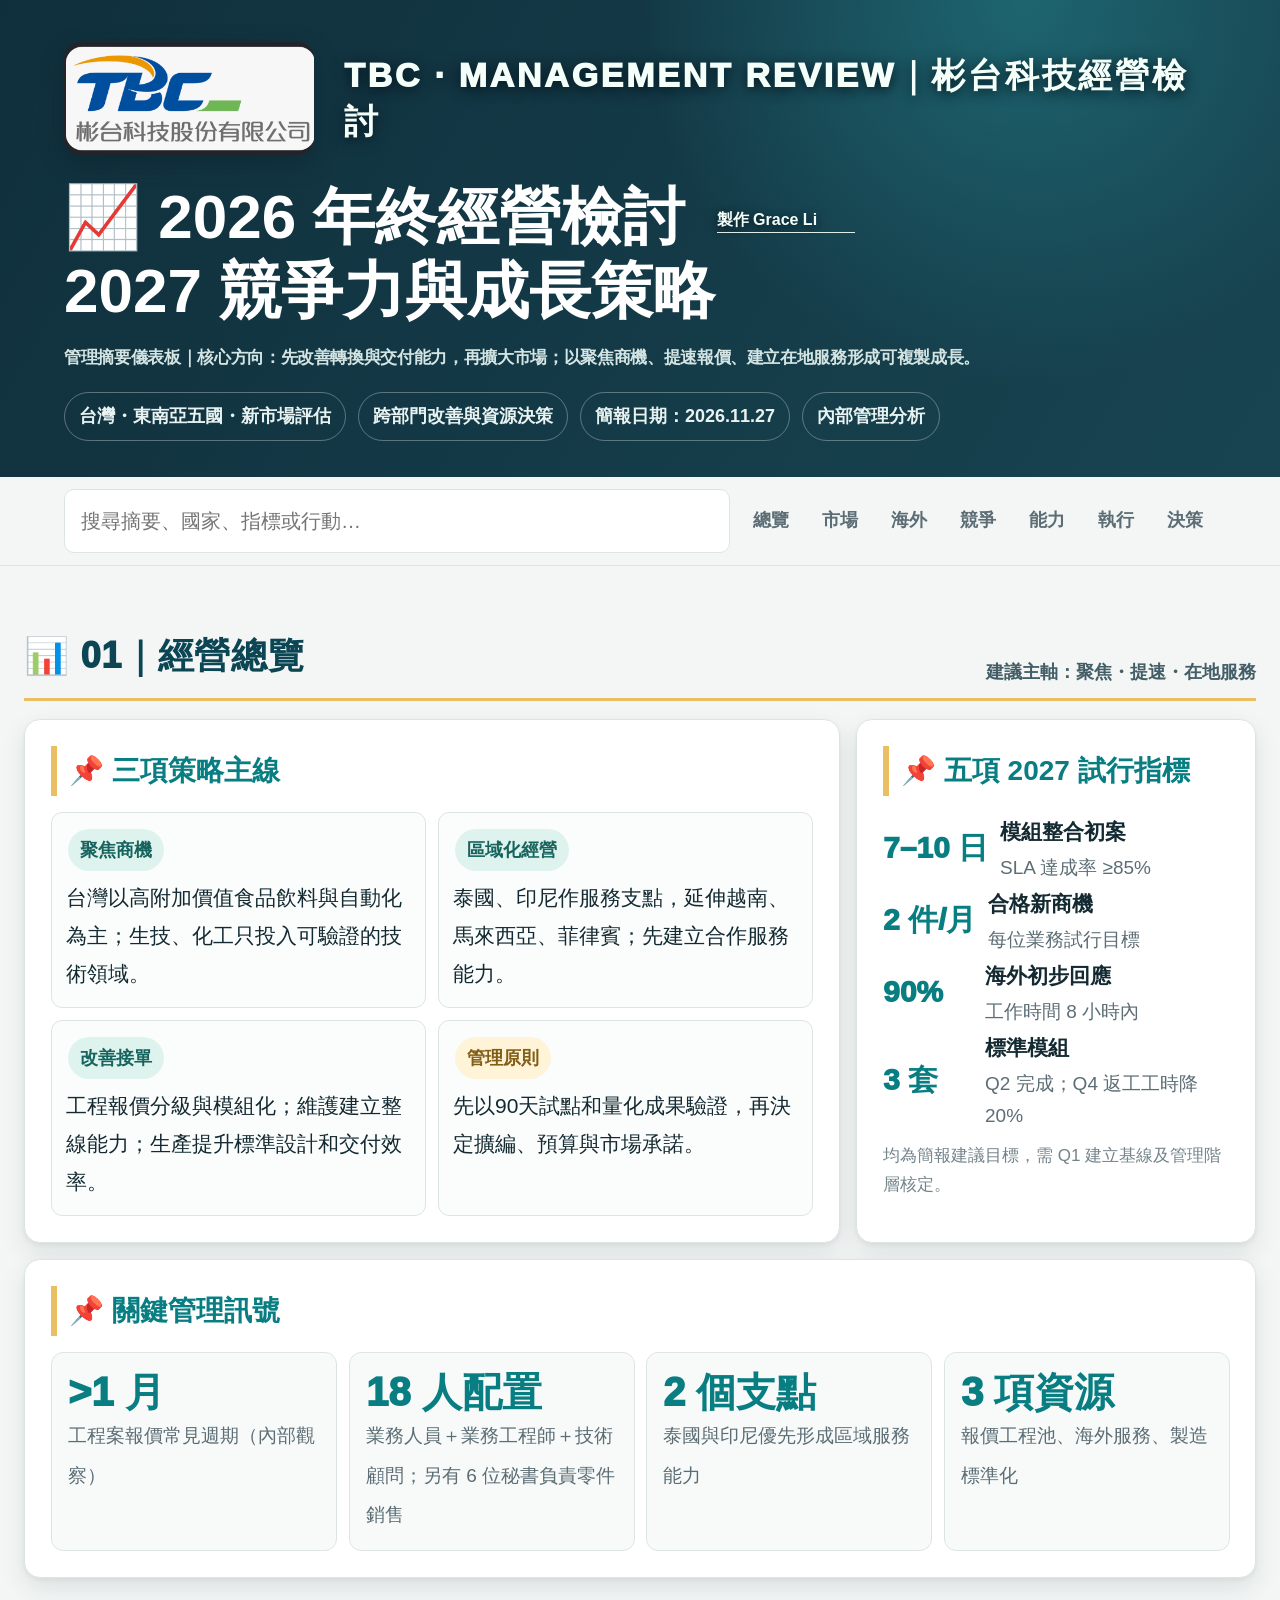
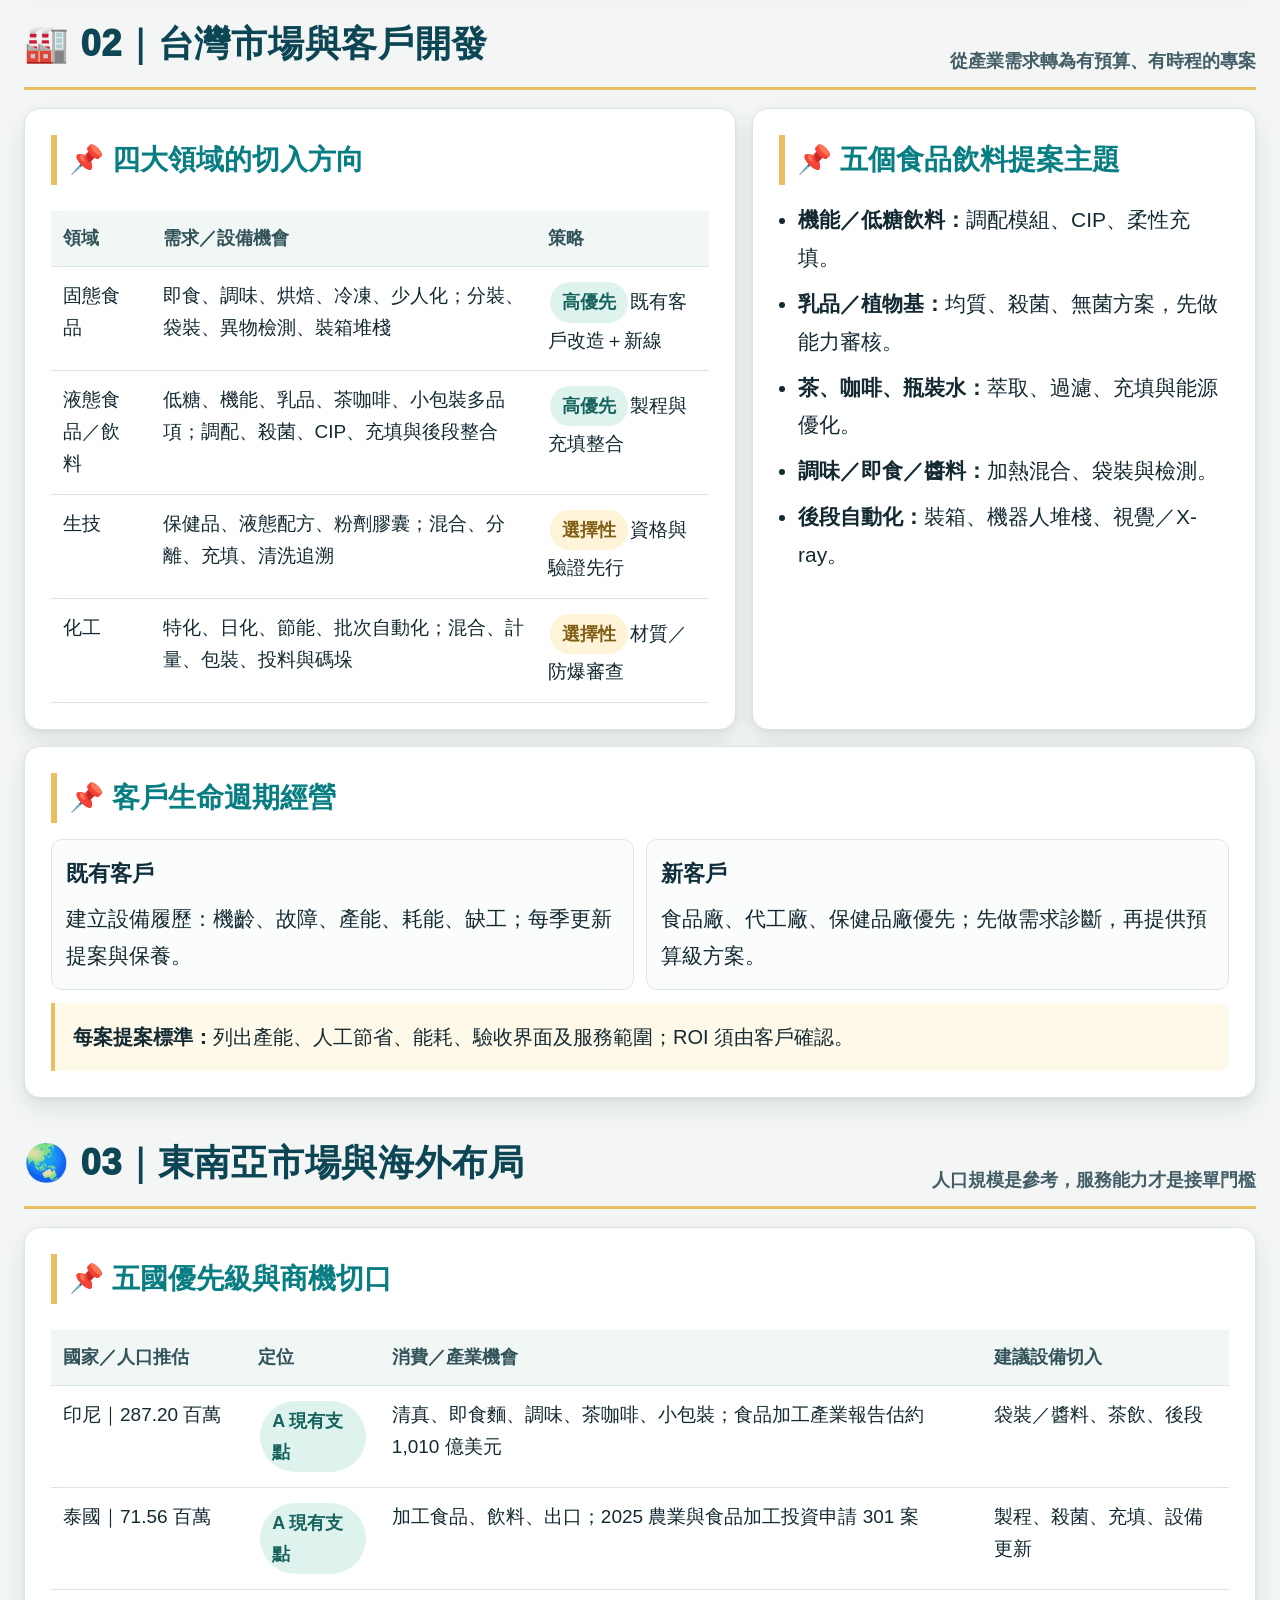
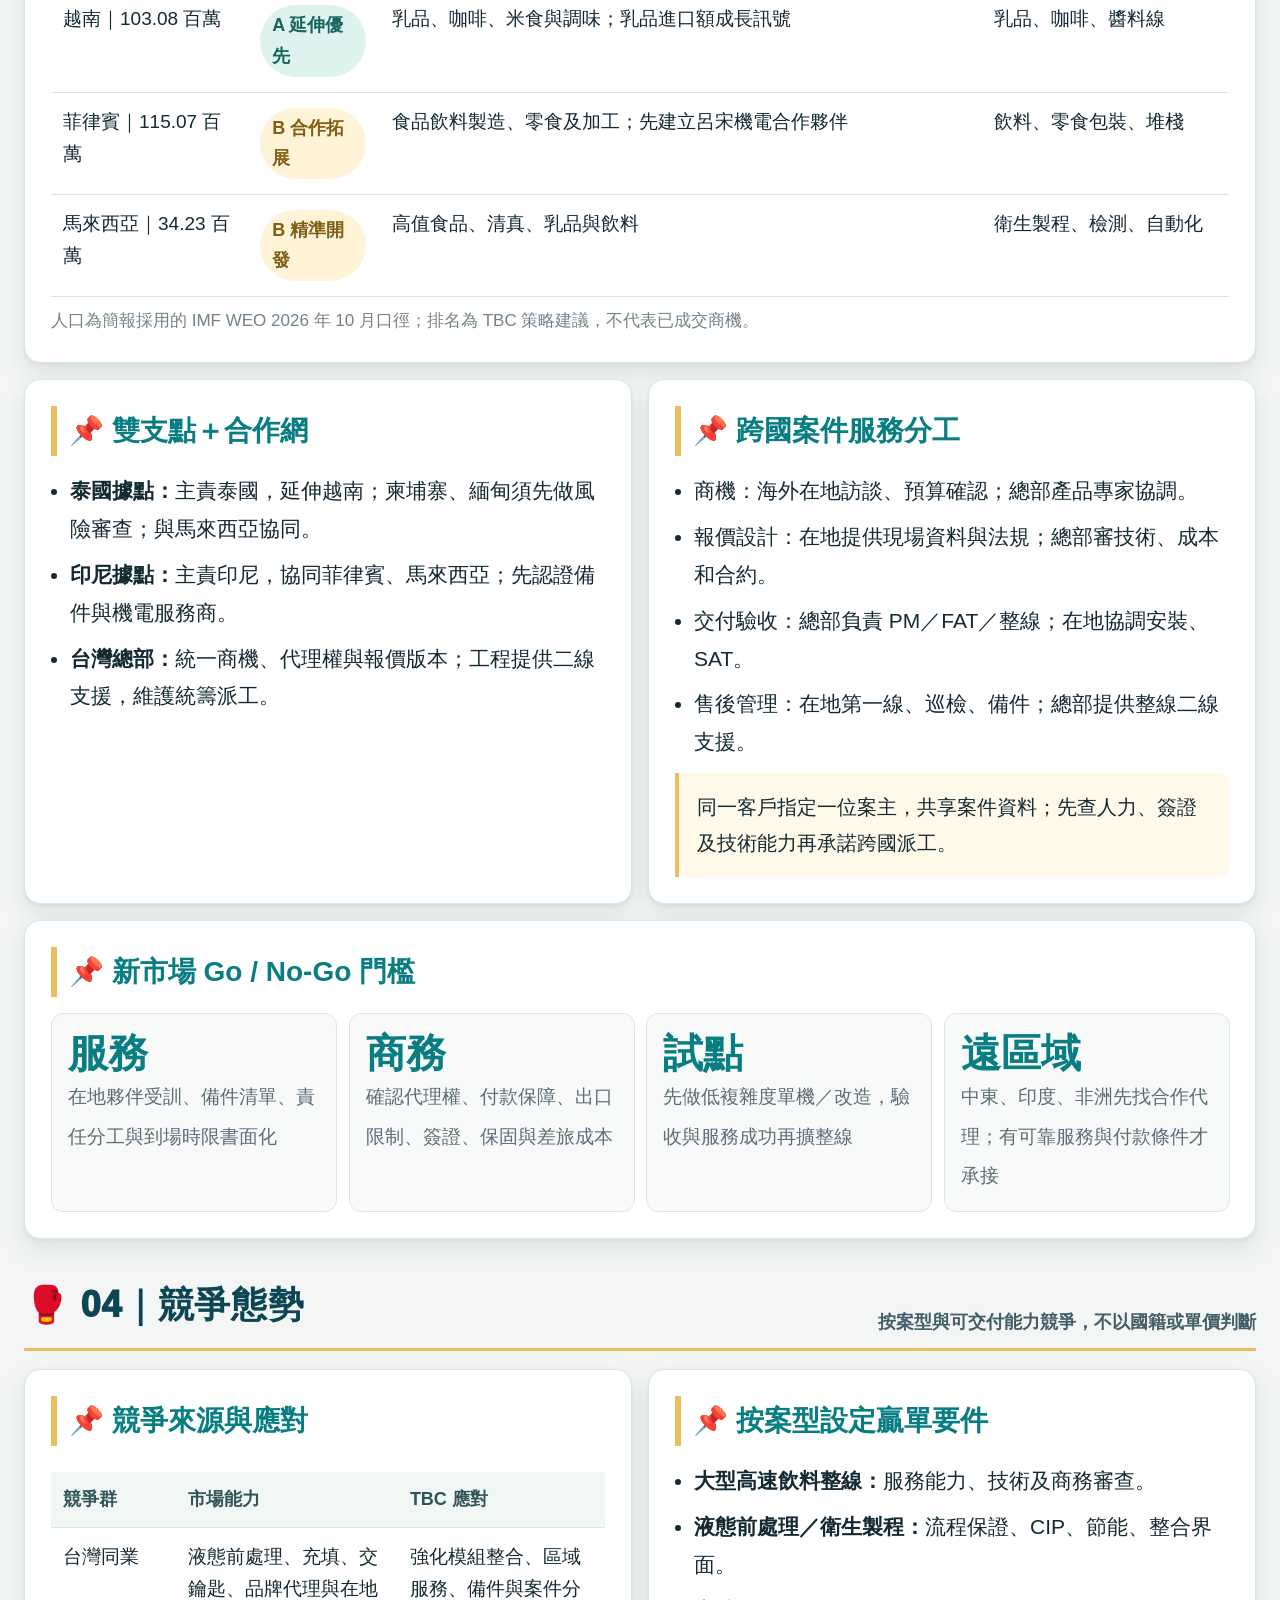
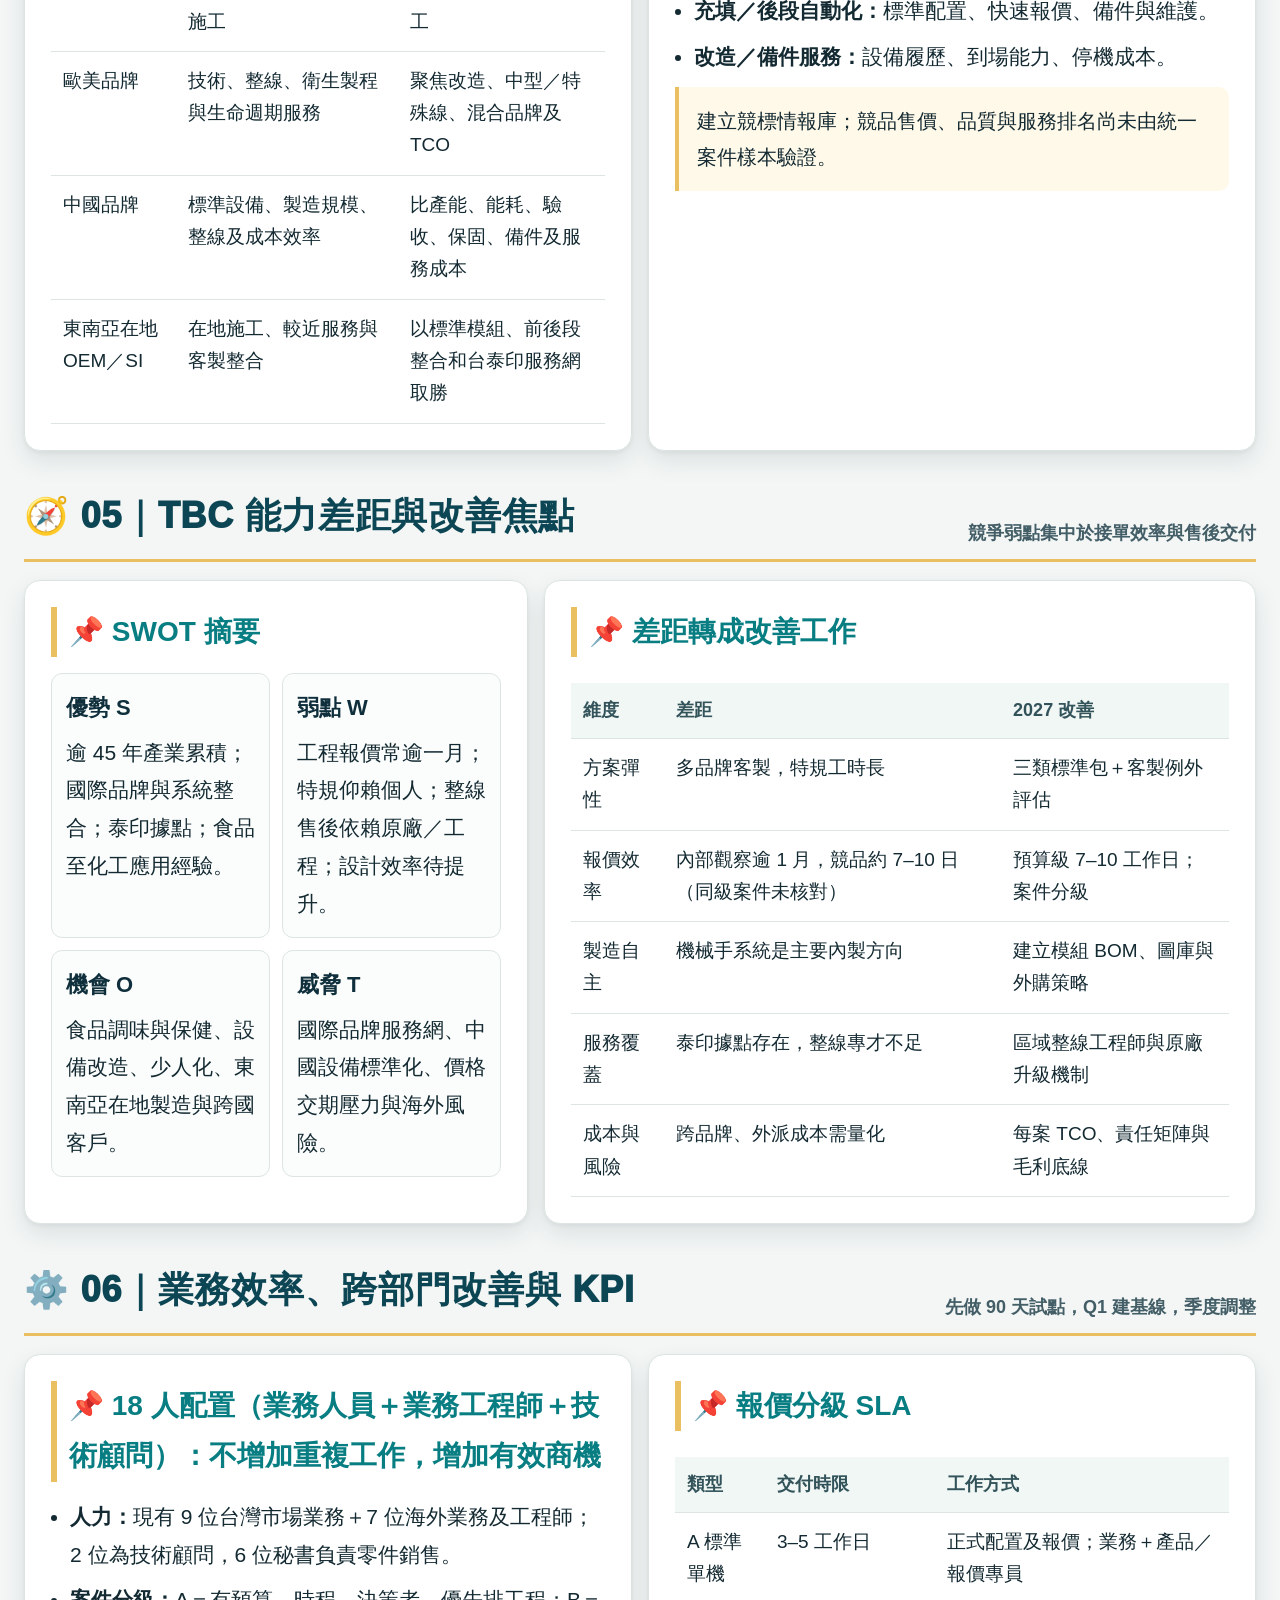
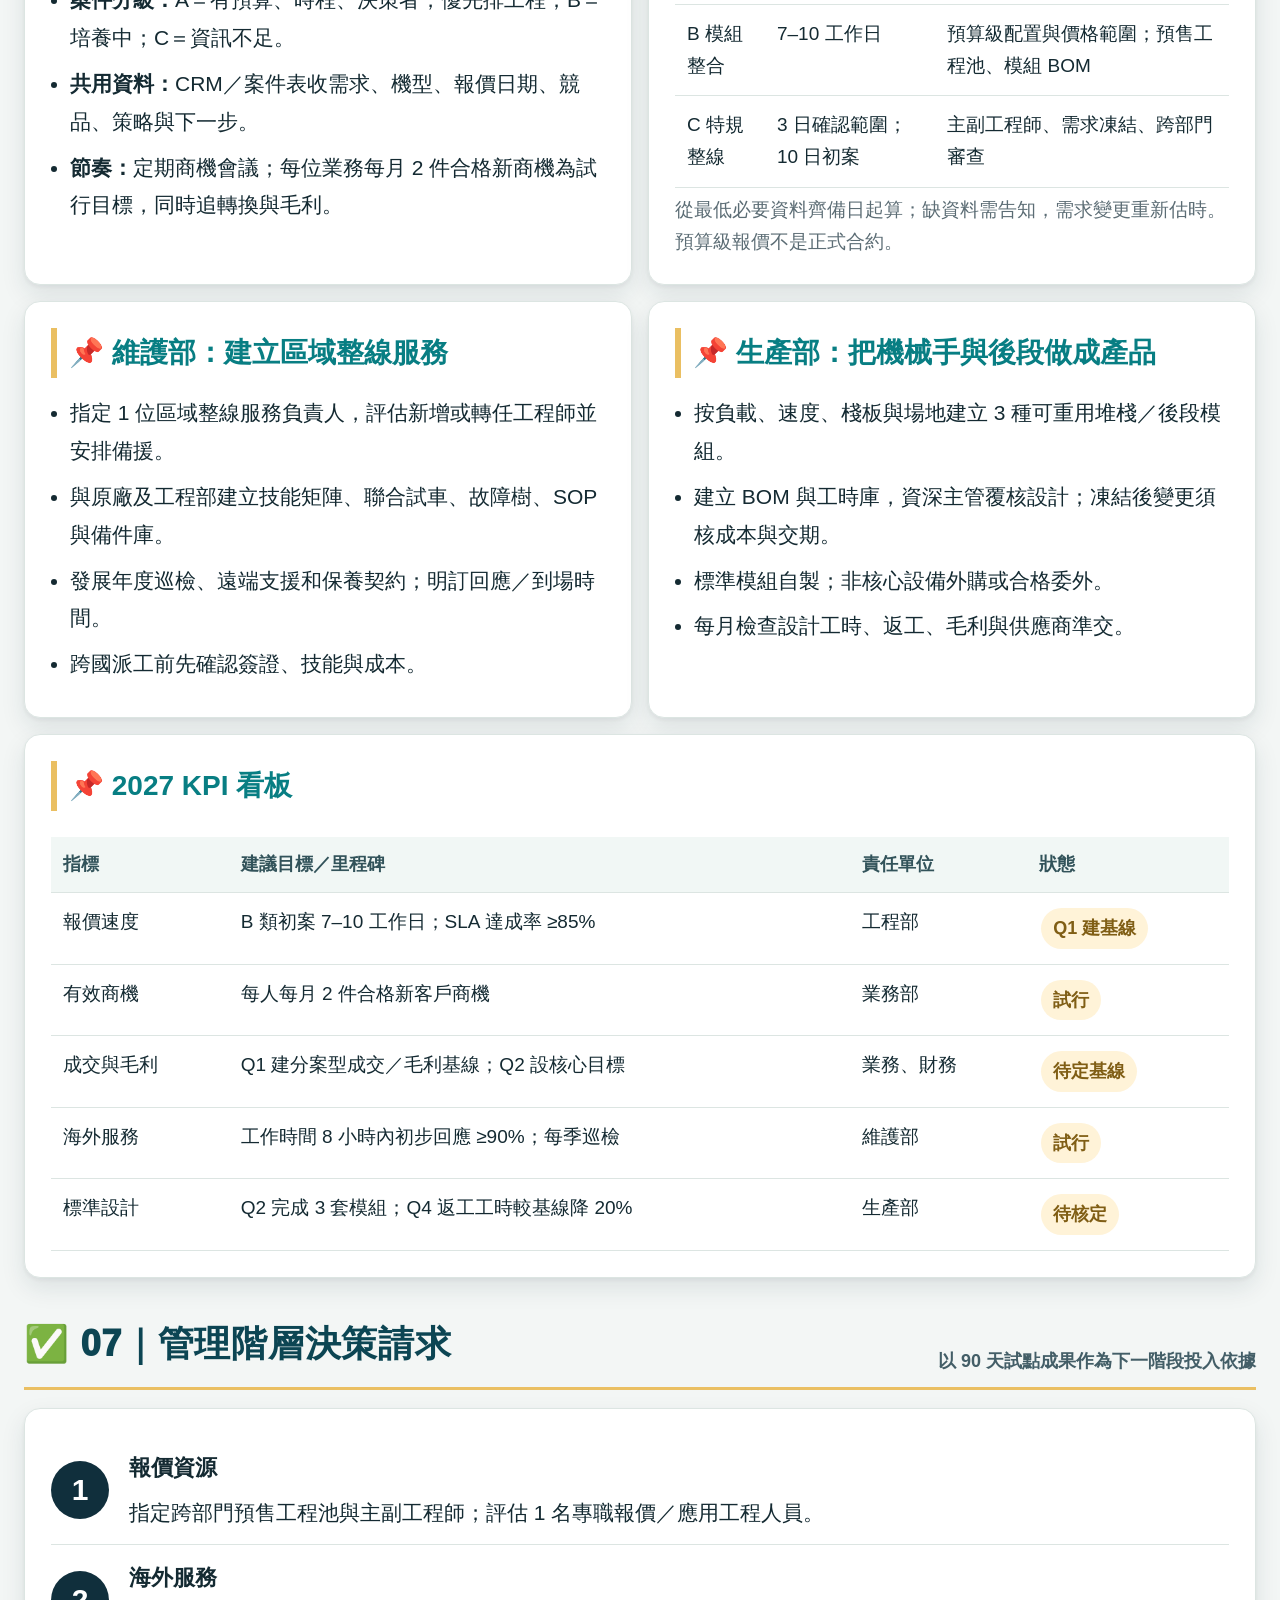
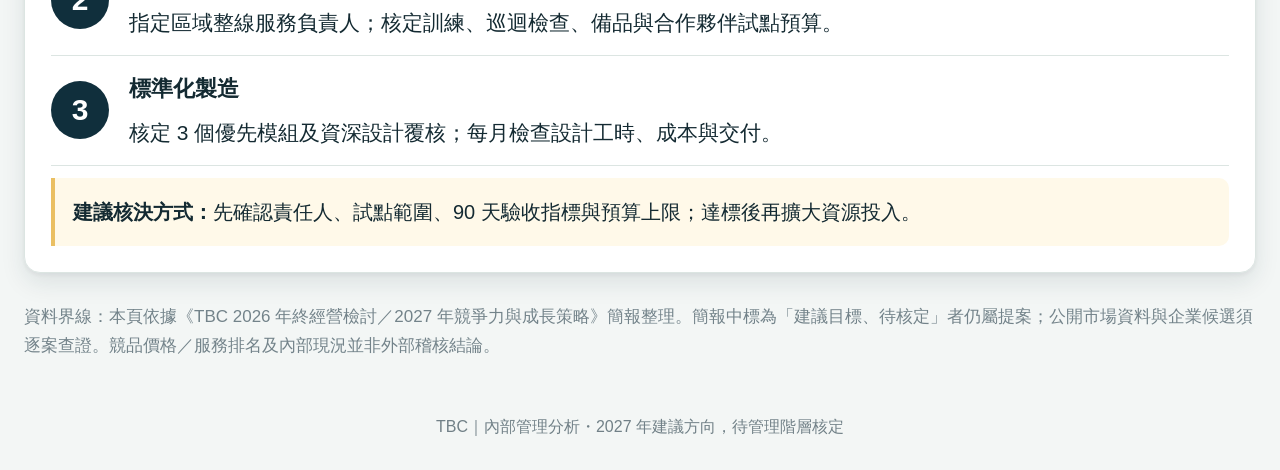
==== commit 44249f34: "調整管理摘要文字為單行顯示" ====
--- a/index.html
+++ b/index.html
@@ -56,6 +56,8 @@
 .hero-title-row{display:block}
 .hero-title-row h1{display:block;flex:none}
 .creator-credit{display:inline-block;vertical-align:middle;margin-left:14px;color:#f5fff9;font-size:12pt;font-weight:700;white-space:nowrap;text-align:left;text-shadow:0 2px 8px #00141e}
+.hero p{max-width:none;white-space:nowrap;font-size:clamp(16px,1.35vw,21px);letter-spacing:-.02em}
+@media(max-width:900px){.hero p{white-space:normal}}
 
 </style>
 <style>
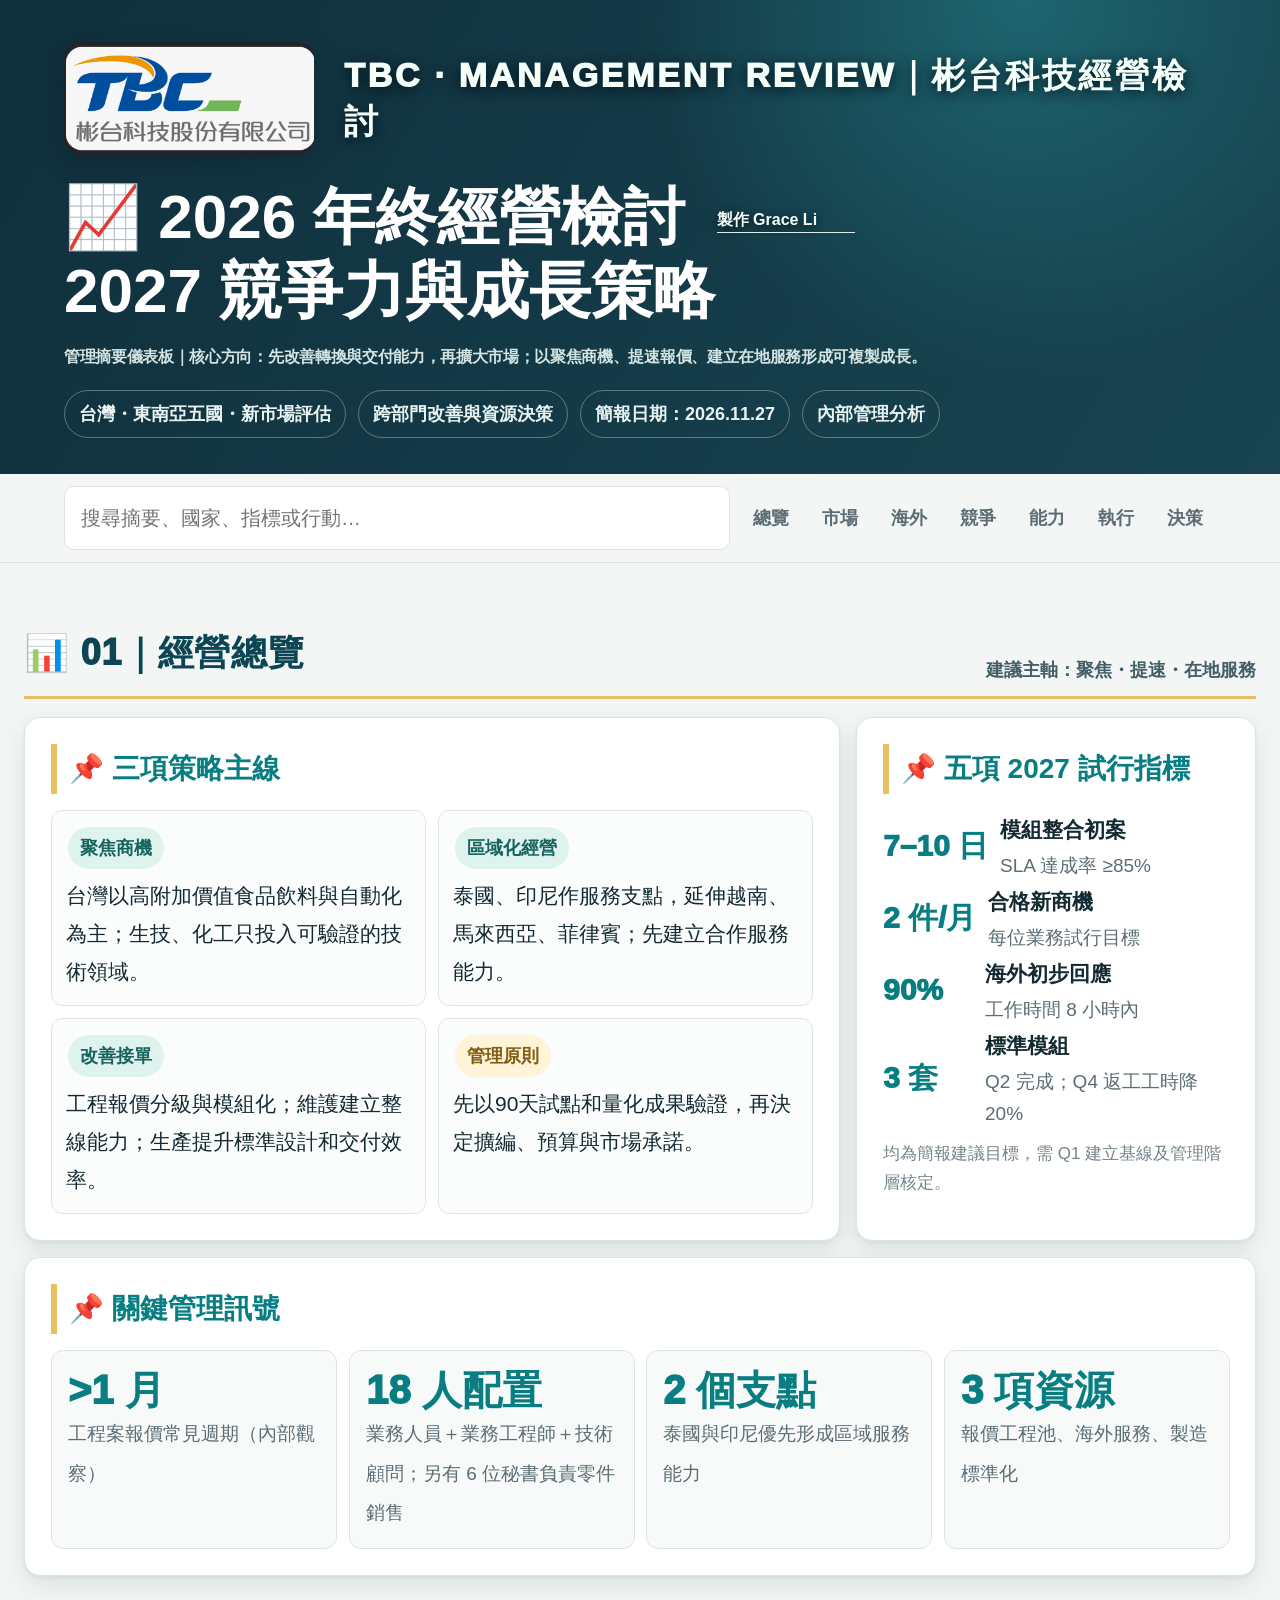
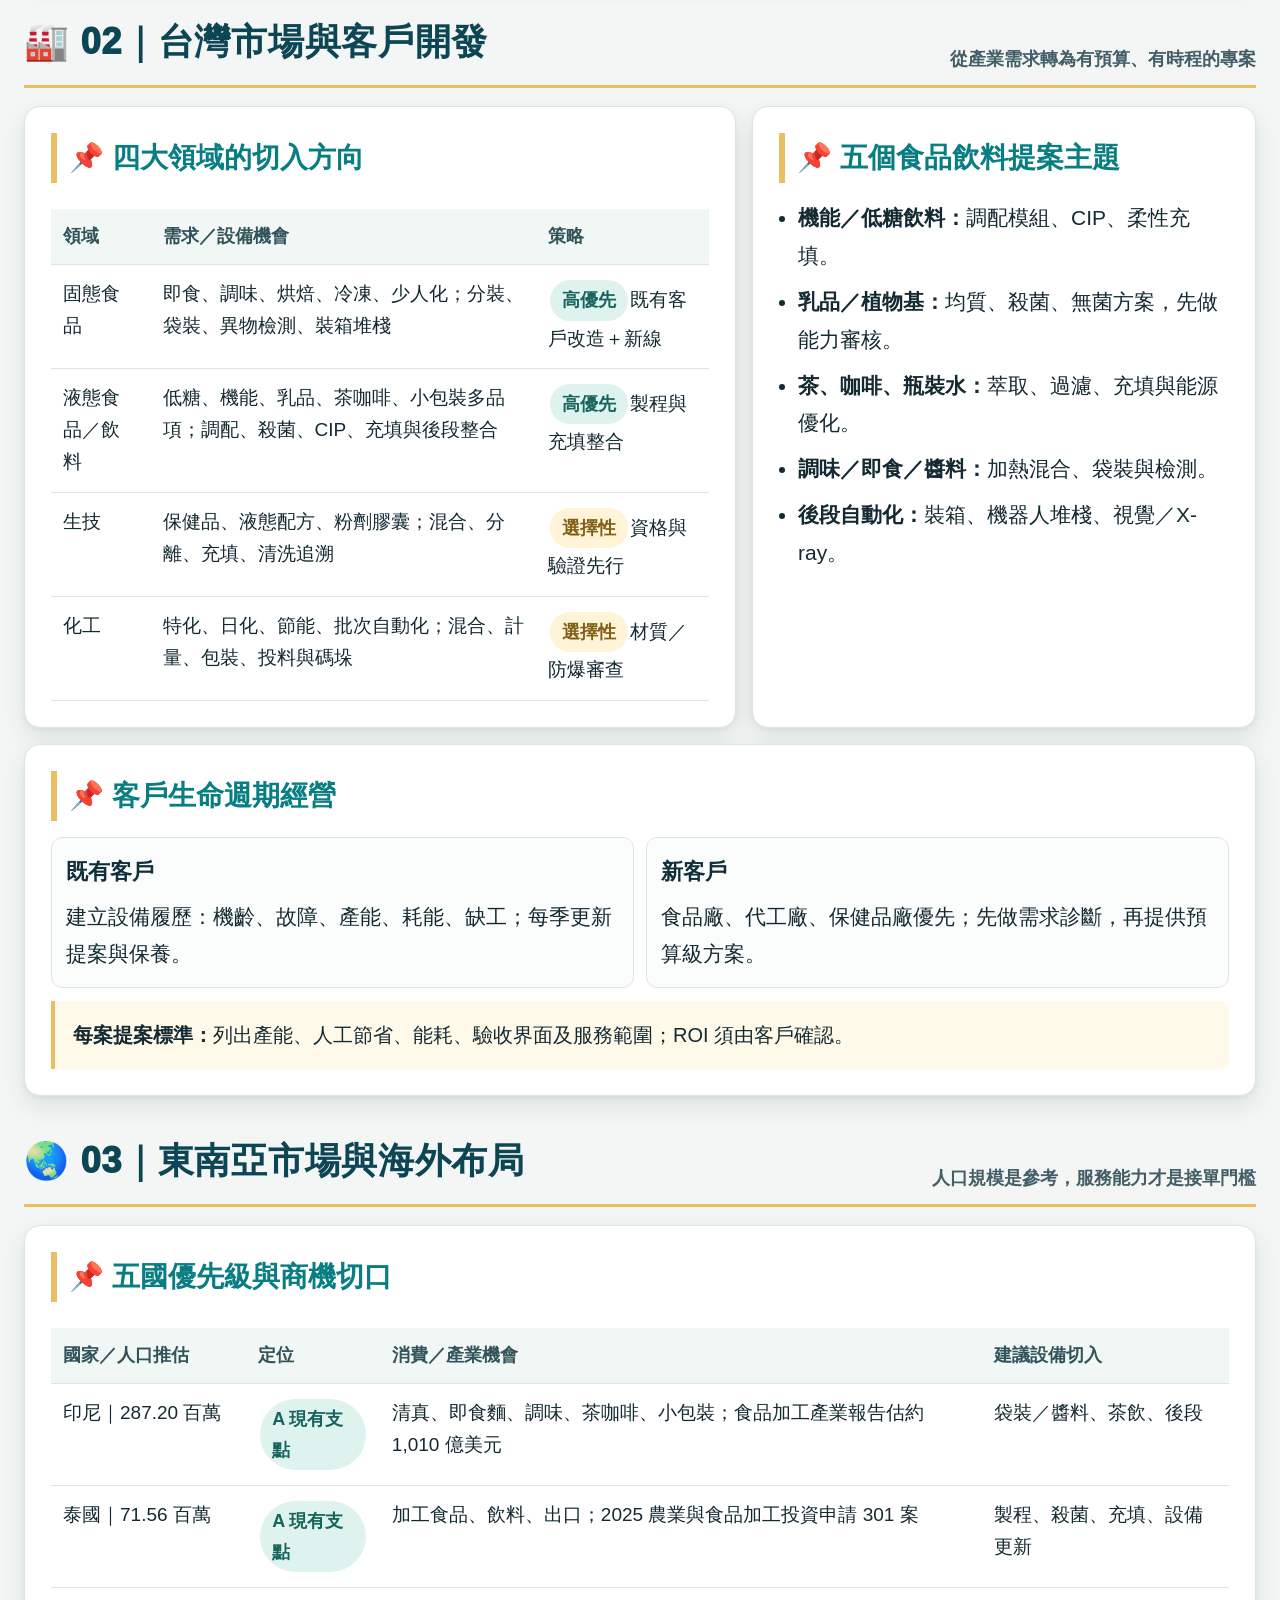
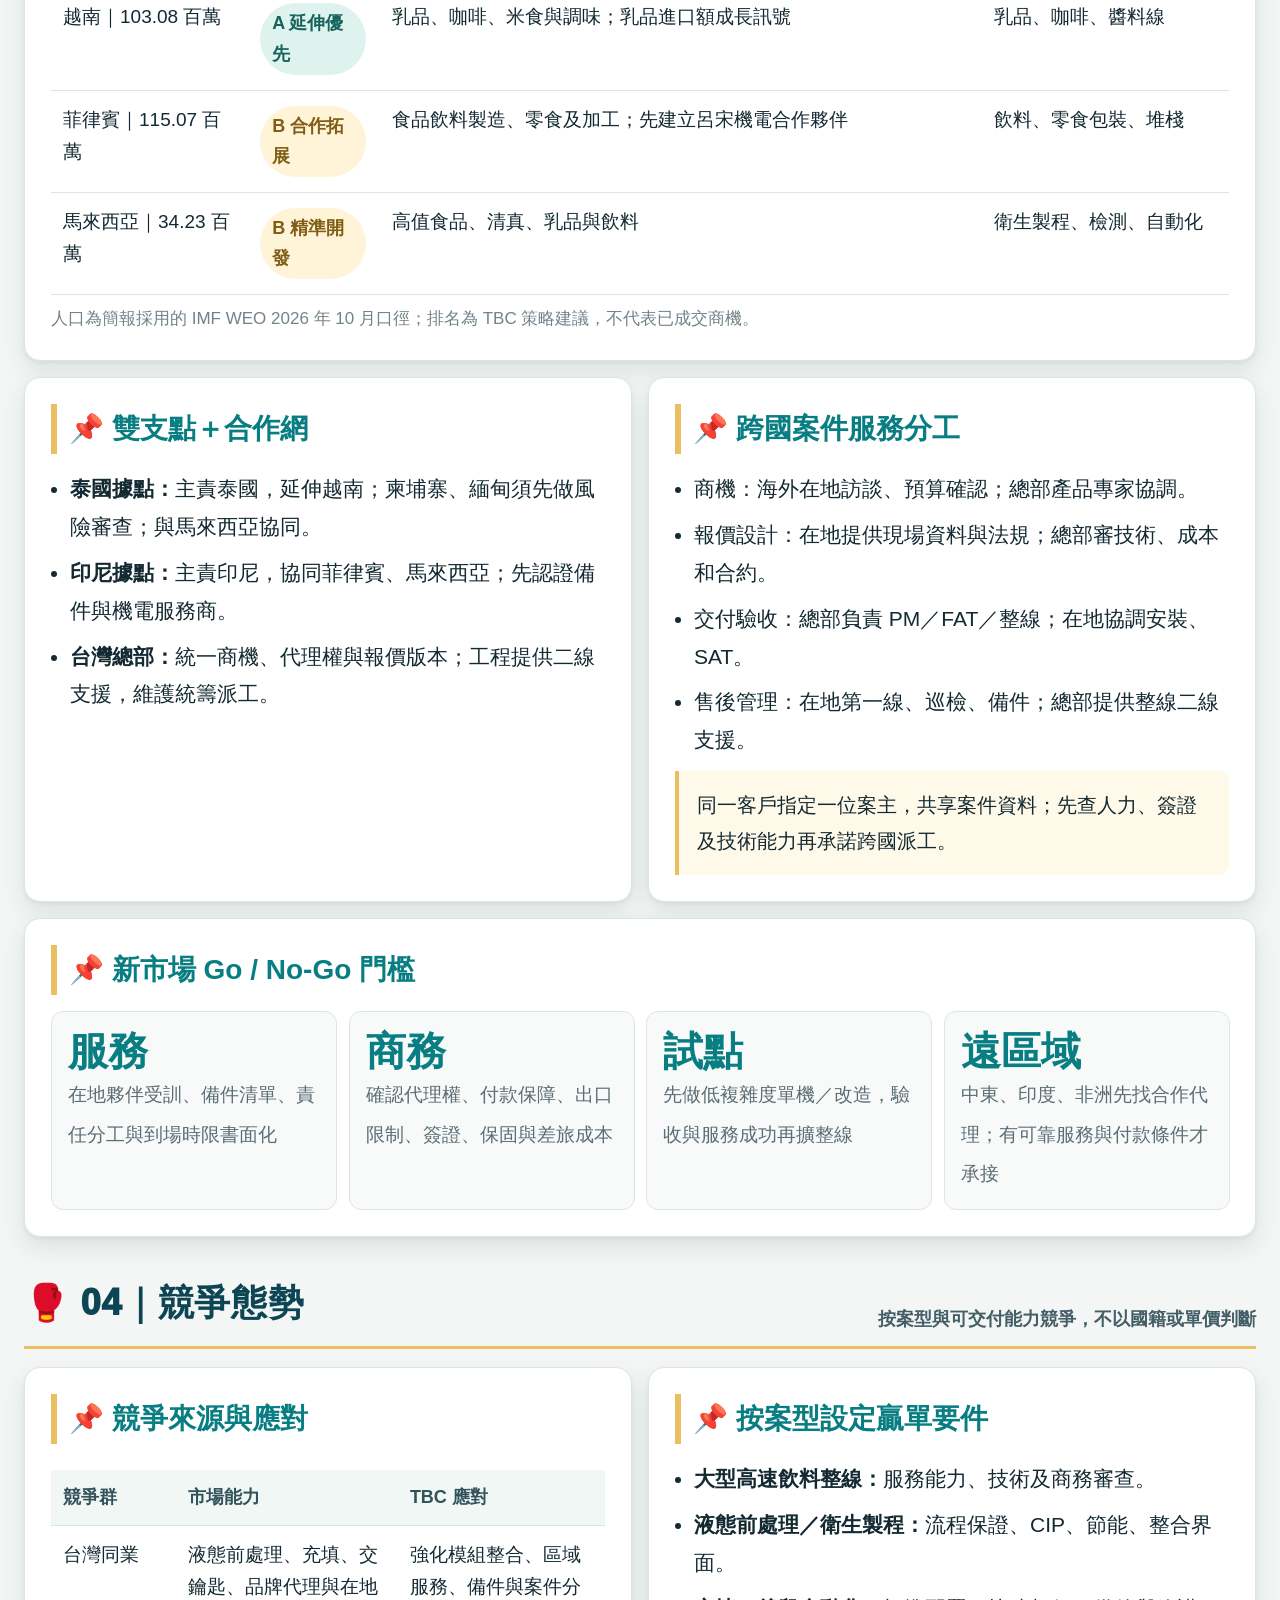
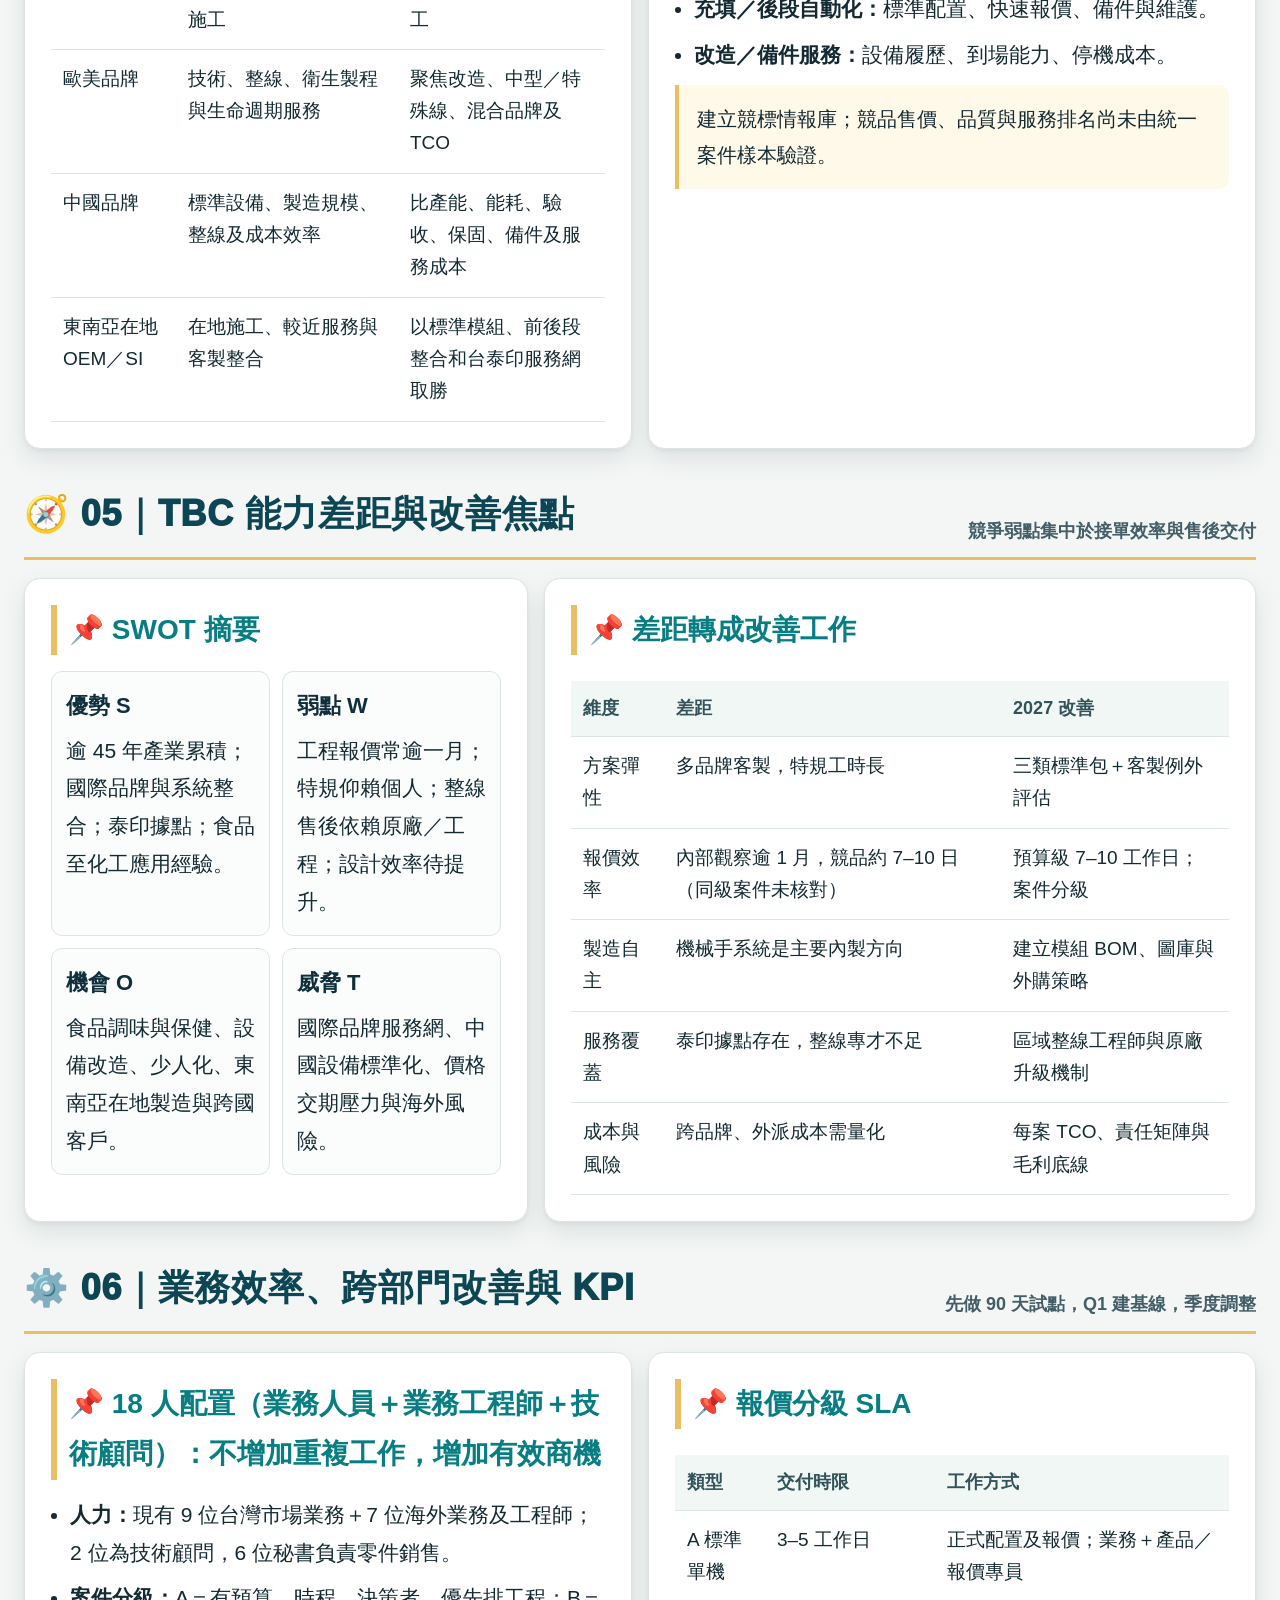
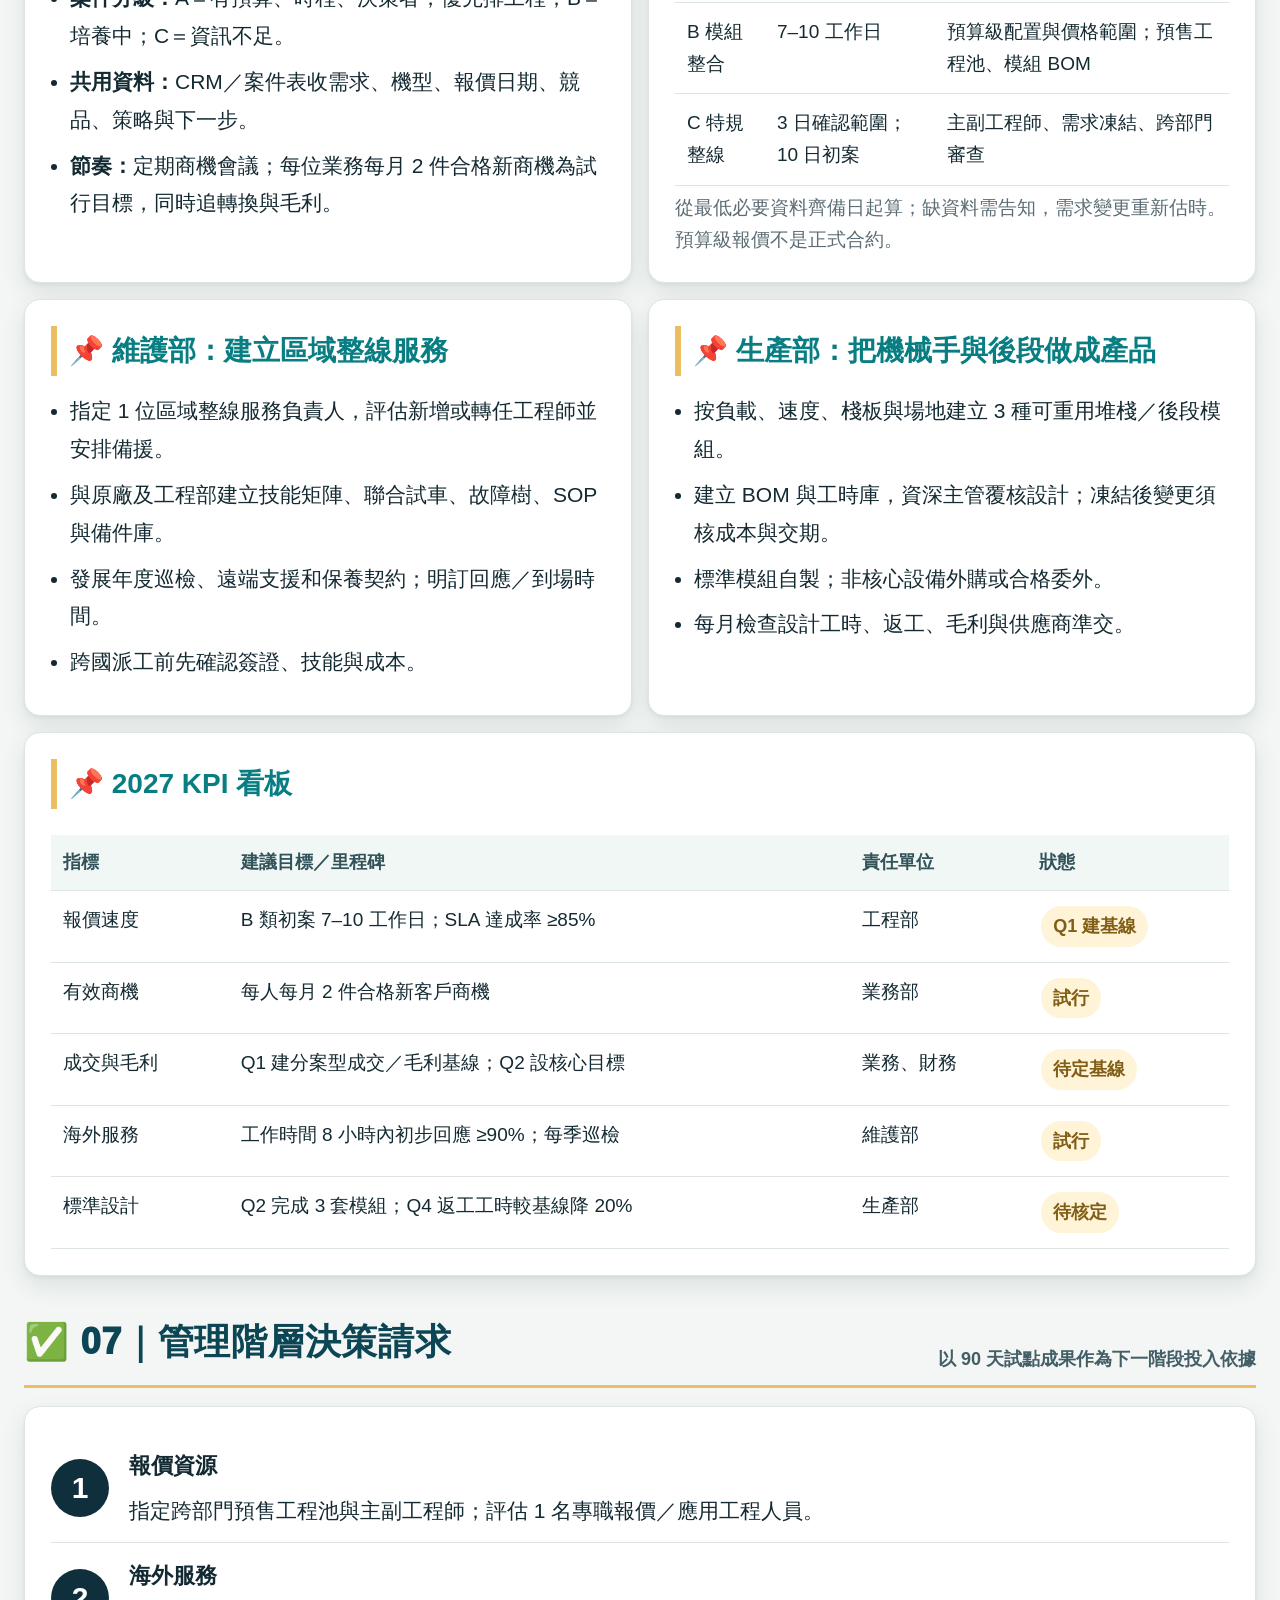
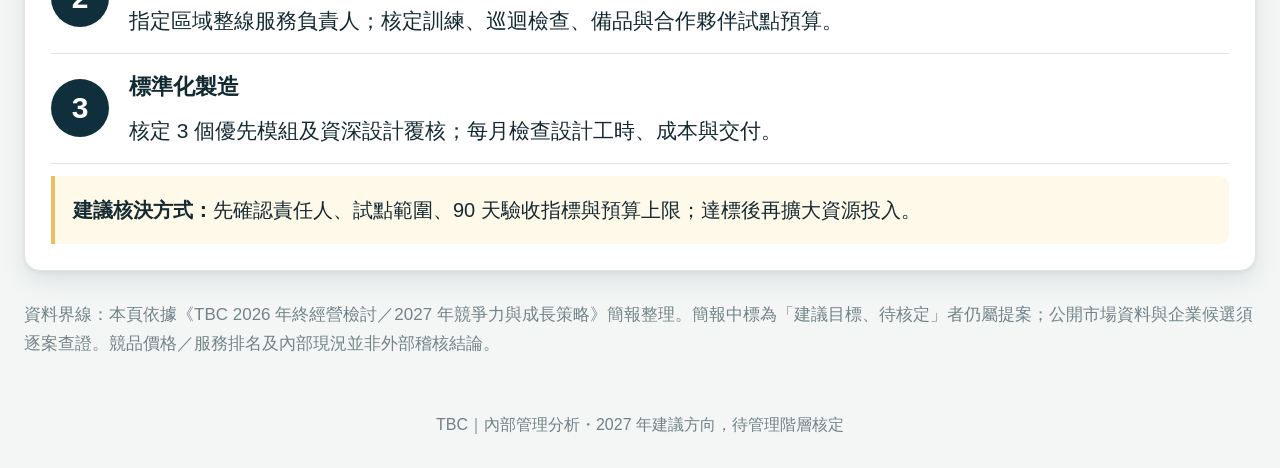
==== commit 36910b48: "優化單行摘要文字寬度" ====
--- a/index.html
+++ b/index.html
@@ -56,7 +56,7 @@
 .hero-title-row{display:block}
 .hero-title-row h1{display:block;flex:none}
 .creator-credit{display:inline-block;vertical-align:middle;margin-left:14px;color:#f5fff9;font-size:12pt;font-weight:700;white-space:nowrap;text-align:left;text-shadow:0 2px 8px #00141e}
-.hero p{max-width:none;white-space:nowrap;font-size:clamp(16px,1.35vw,21px);letter-spacing:-.02em}
+.hero p{max-width:none;white-space:nowrap;font-size:clamp(14px,1.25vw,21px);letter-spacing:-.02em}
 @media(max-width:900px){.hero p{white-space:normal}}
 
 </style>
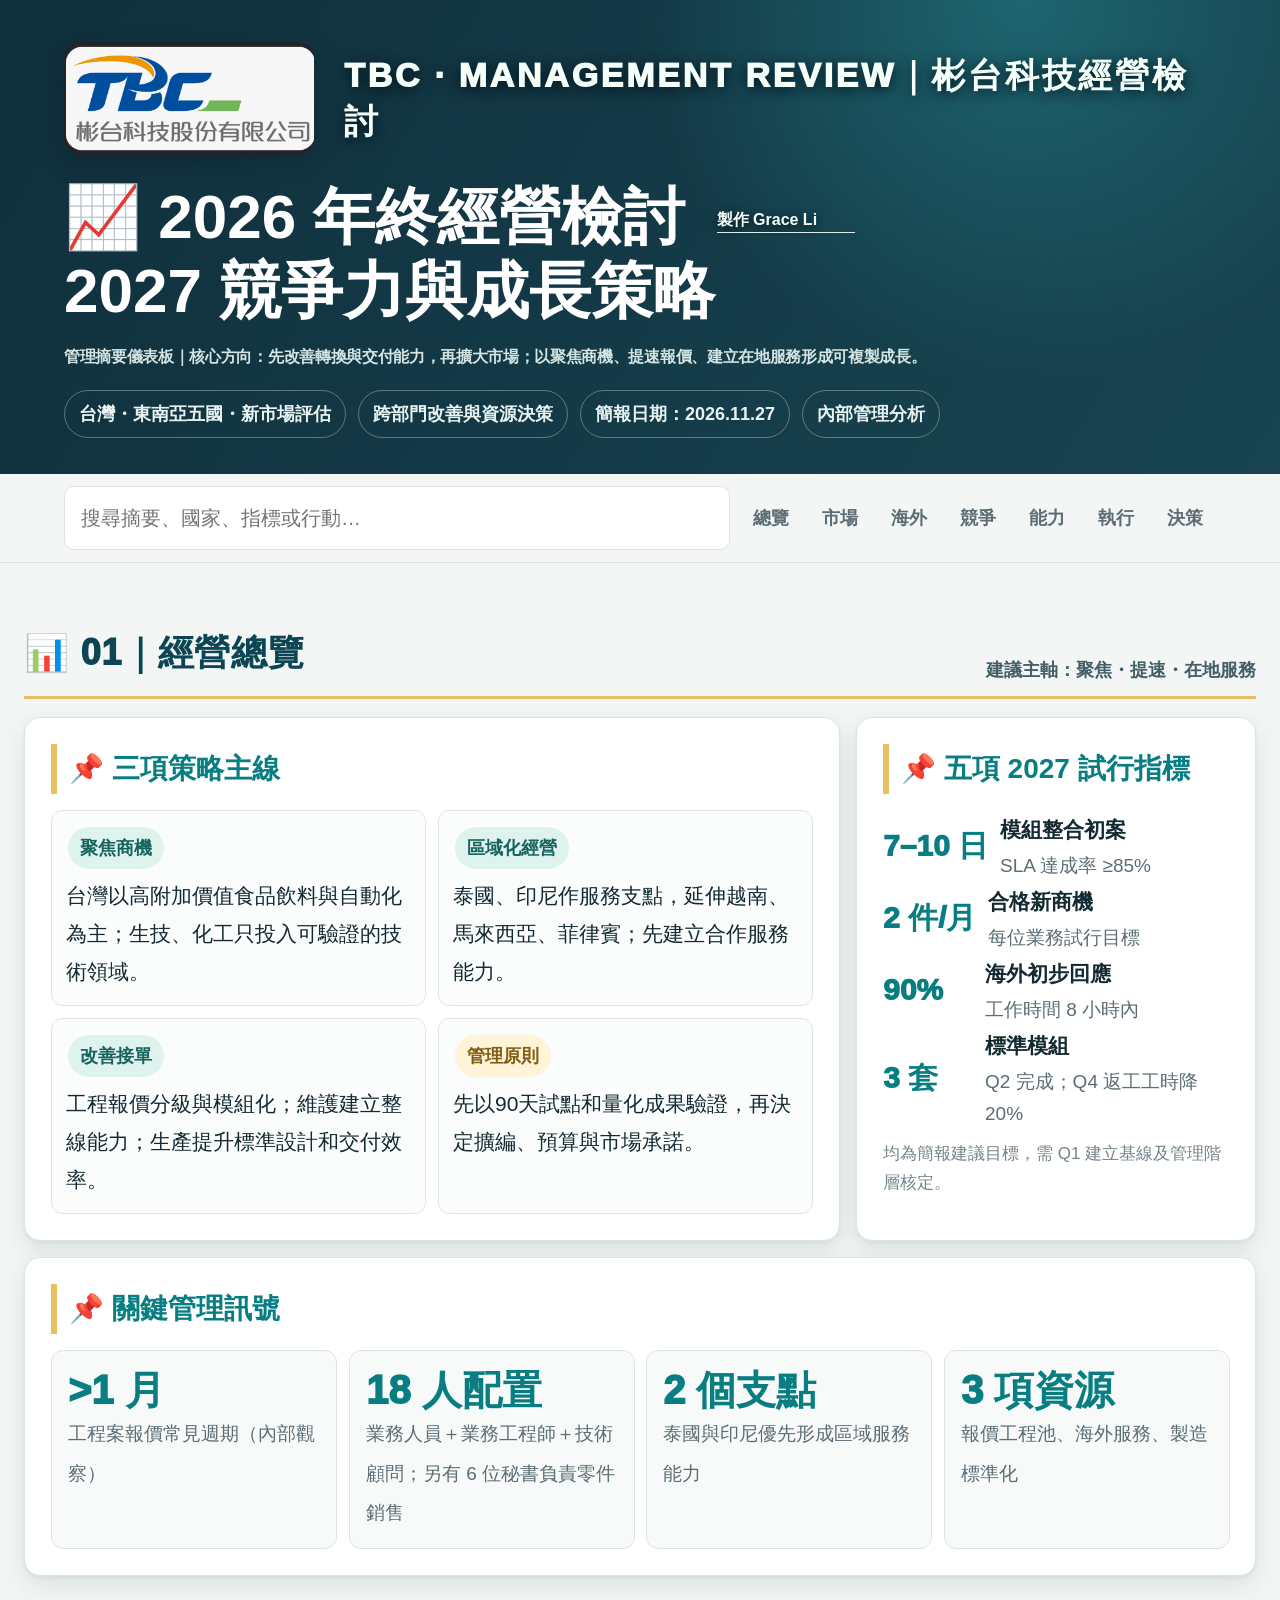
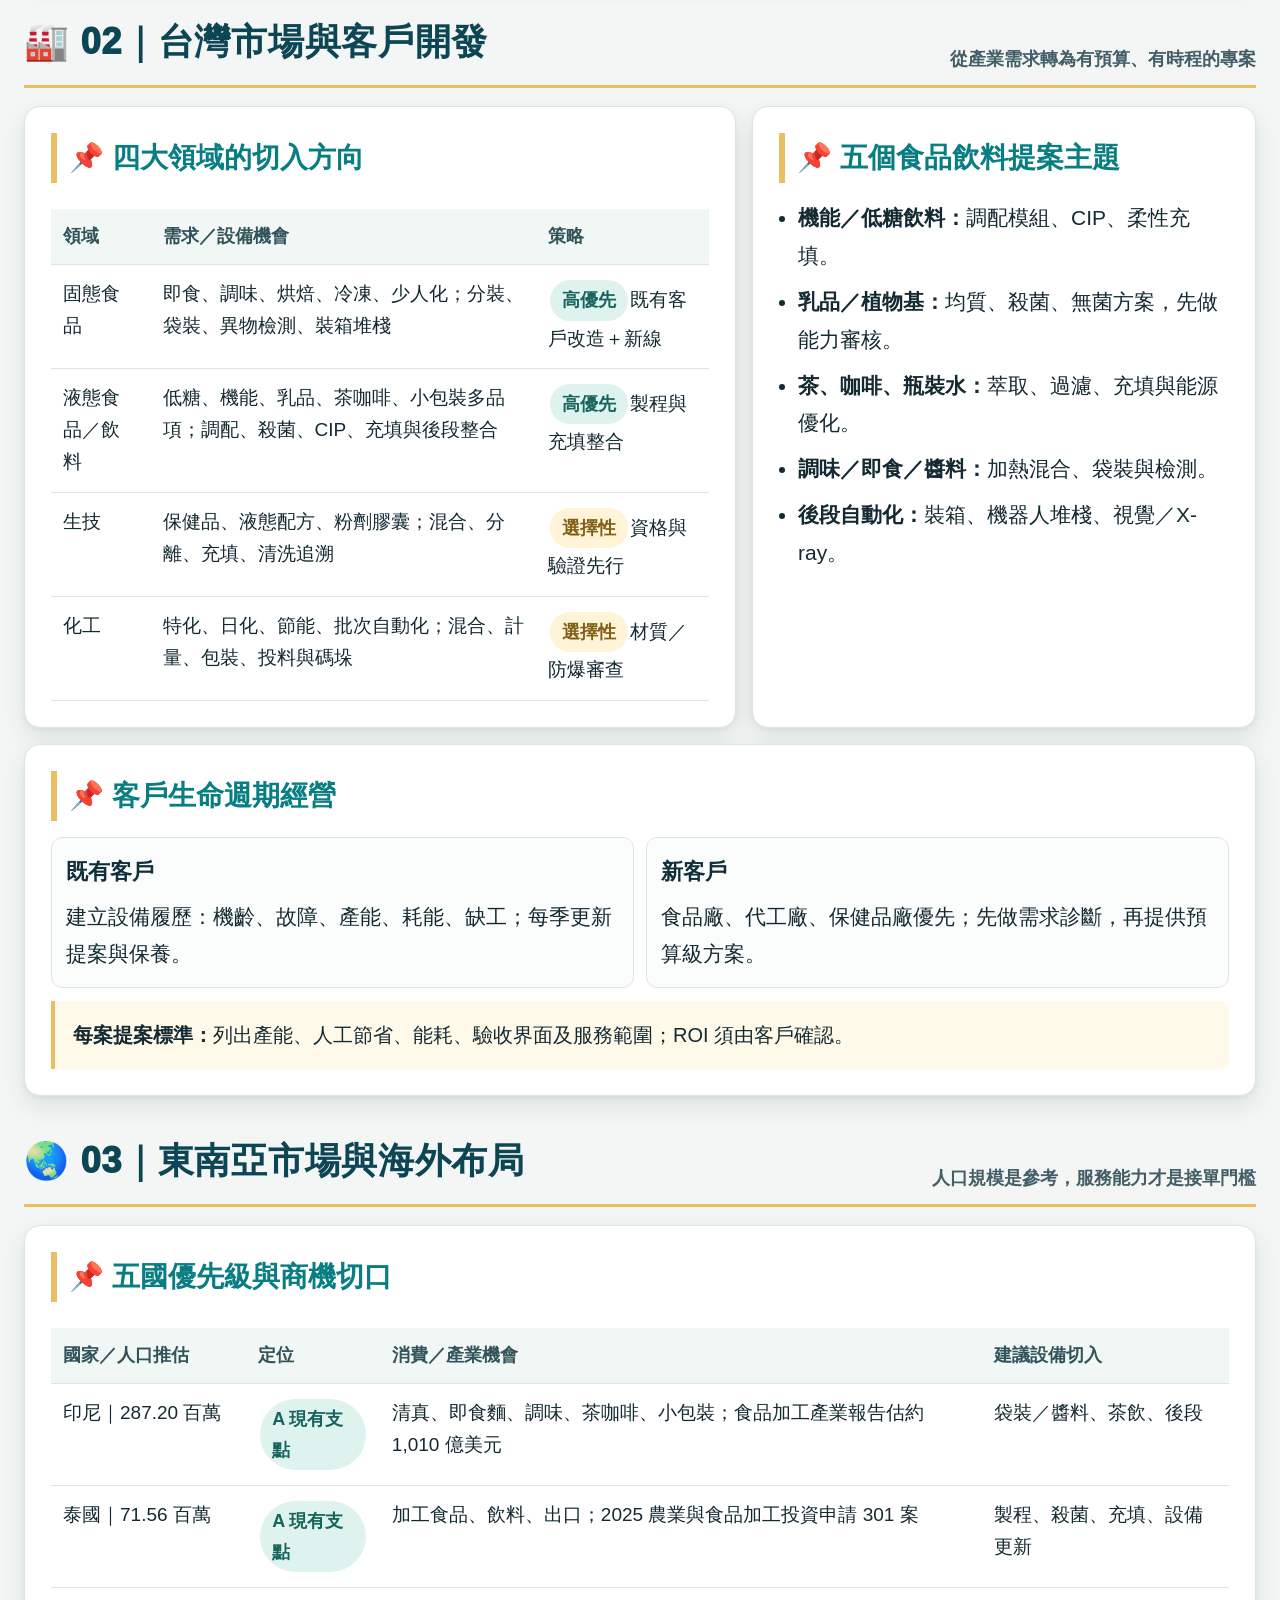
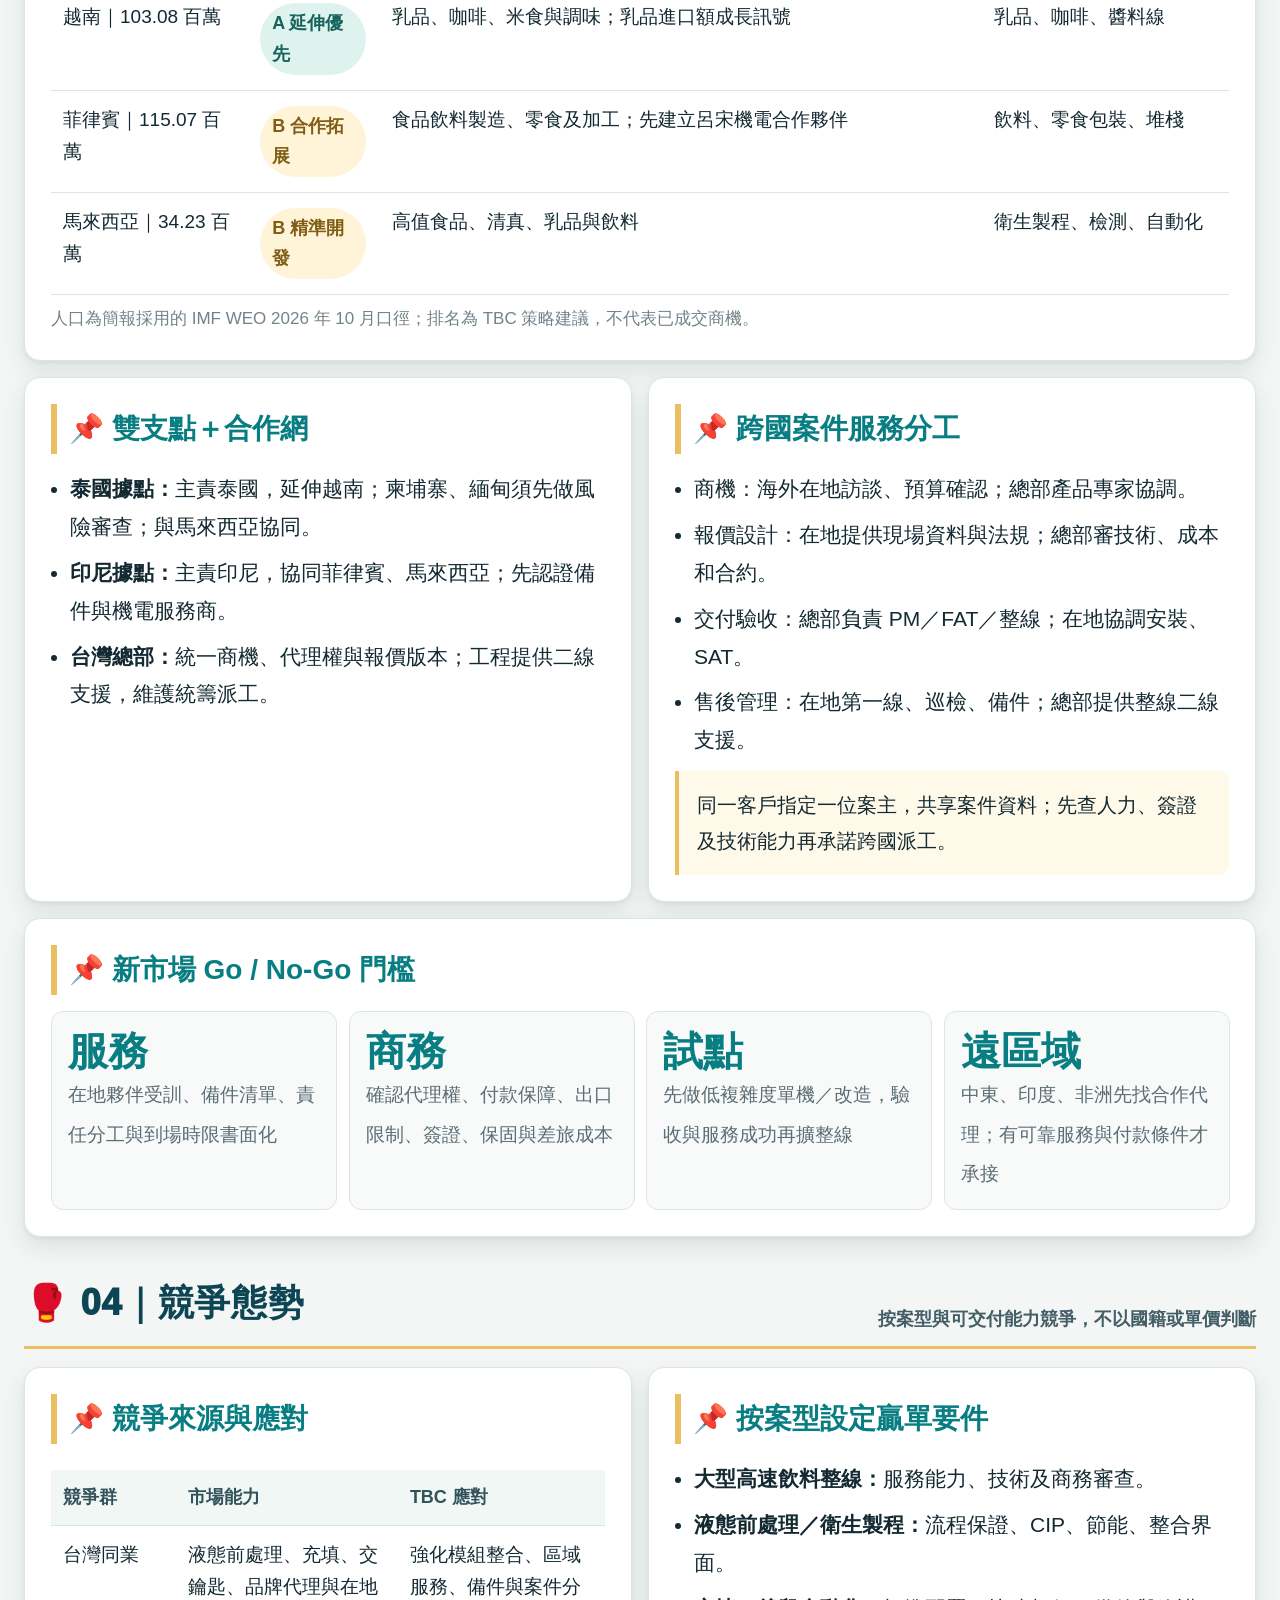
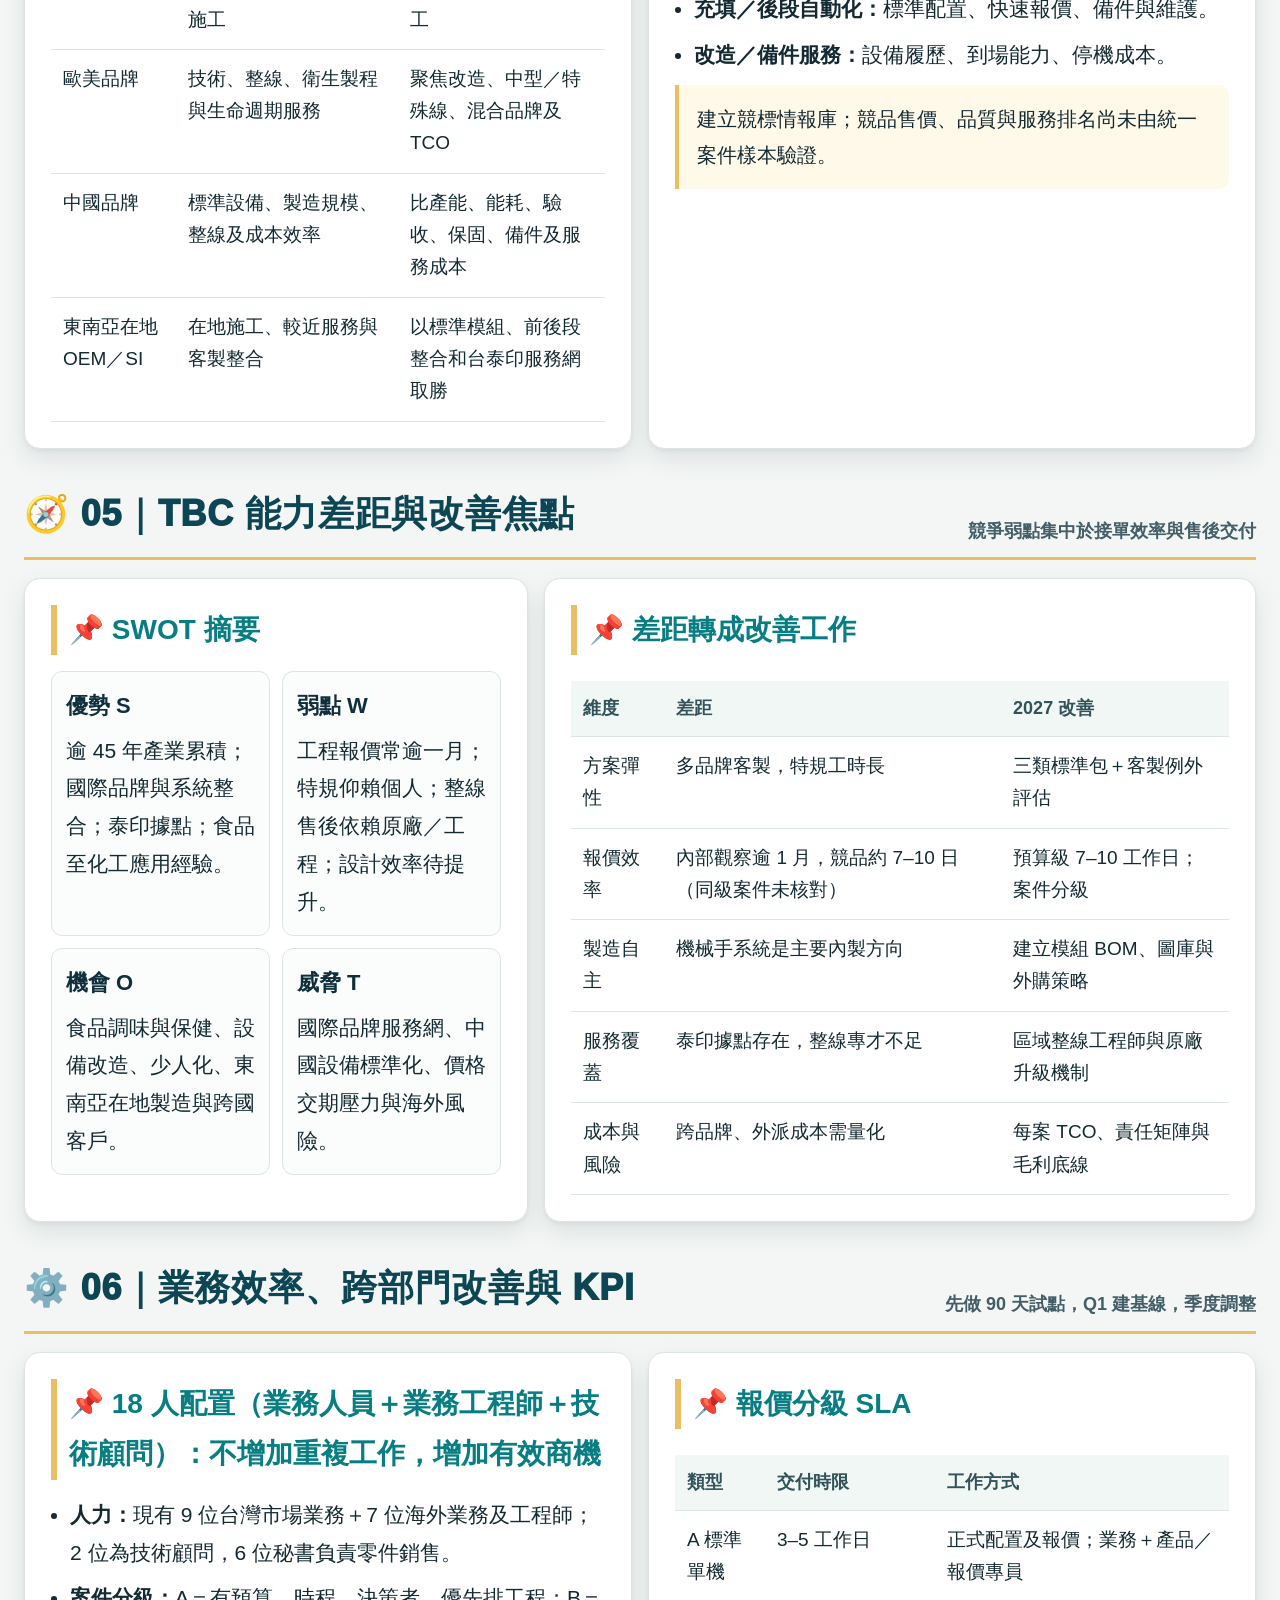
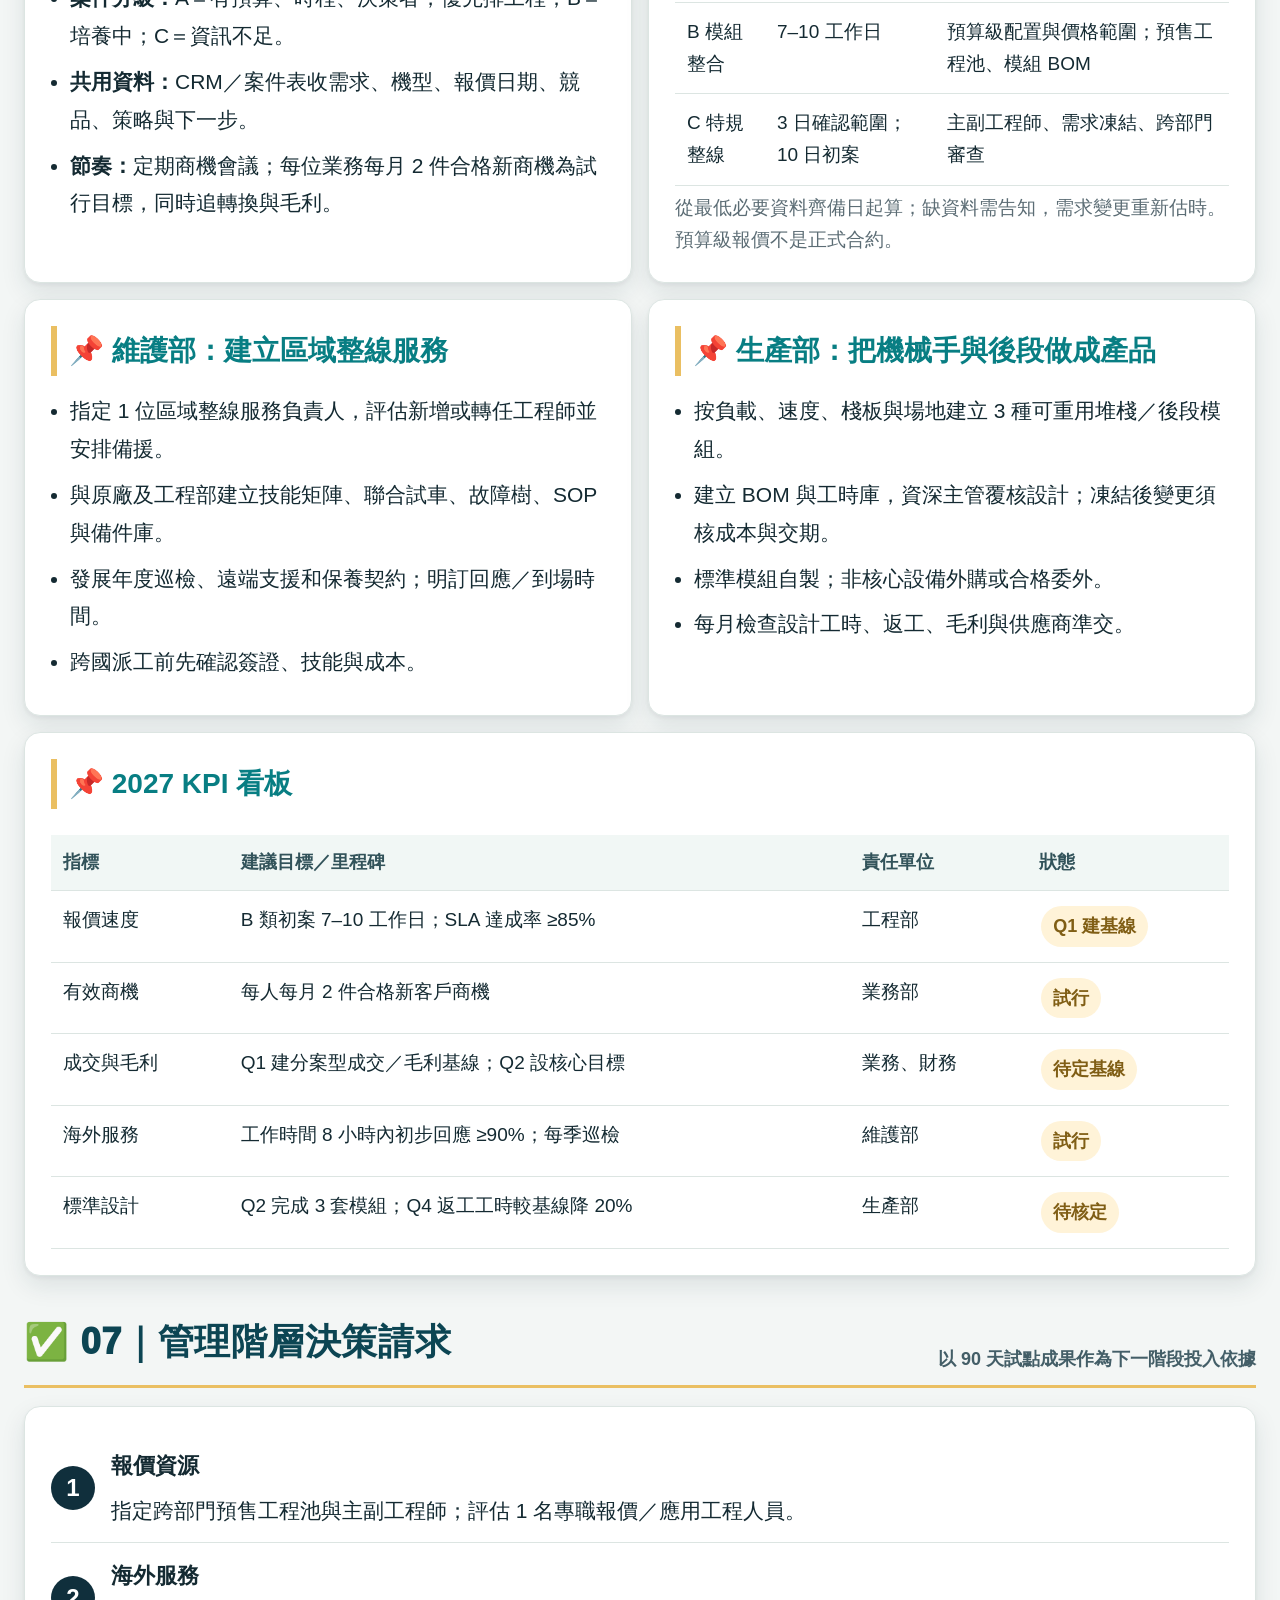
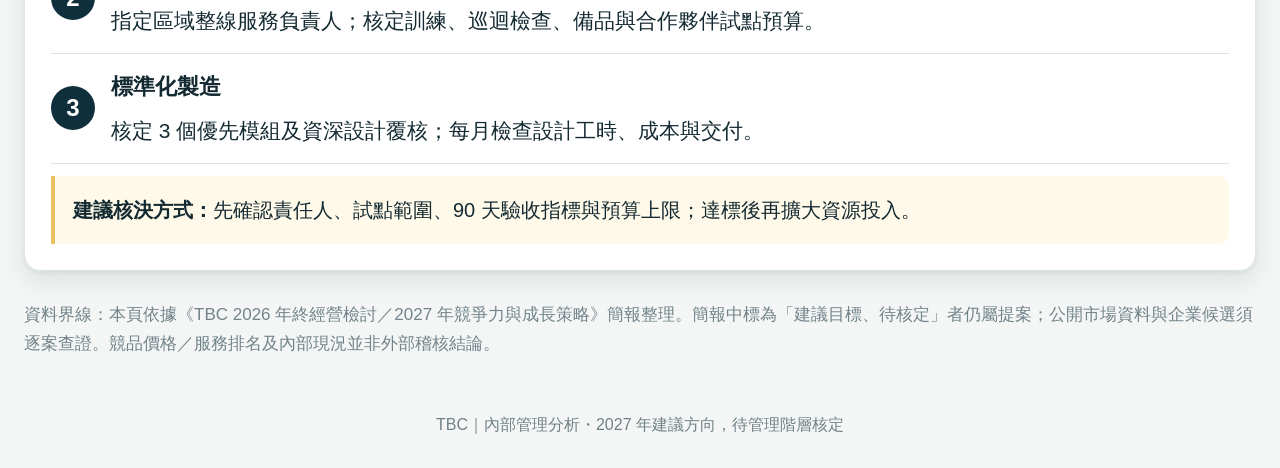
==== commit 0501cc2a: "縮小決策區編號圓圈" ====
--- a/index.html
+++ b/index.html
@@ -38,8 +38,8 @@
 @media(max-width:560px){.hero .eyebrow{font-size:22px}.hero h1{font-size:40px}body{font-size:20px}p,li{font-size:19px}.section-title h2{font-size:27px}}
 
 /* Center decision number badges precisely */
-.decision-item{grid-template-columns:58px minmax(0,1fr);align-items:center;gap:20px}
-.decision-item::before{display:flex;align-items:center;justify-content:center;box-sizing:border-box;width:58px;height:58px;min-width:58px;padding:0;line-height:1;text-align:center;font-size:30px;font-weight:900}
+.decision-item{grid-template-columns:44px minmax(0,1fr);align-items:center;gap:16px}
+.decision-item::before{display:flex;align-items:center;justify-content:center;box-sizing:border-box;width:44px;height:44px;min-width:44px;padding:0;line-height:1;text-align:center;font-size:24px;font-weight:900}
 
 
 /* Creator credit at the right of the main title */
